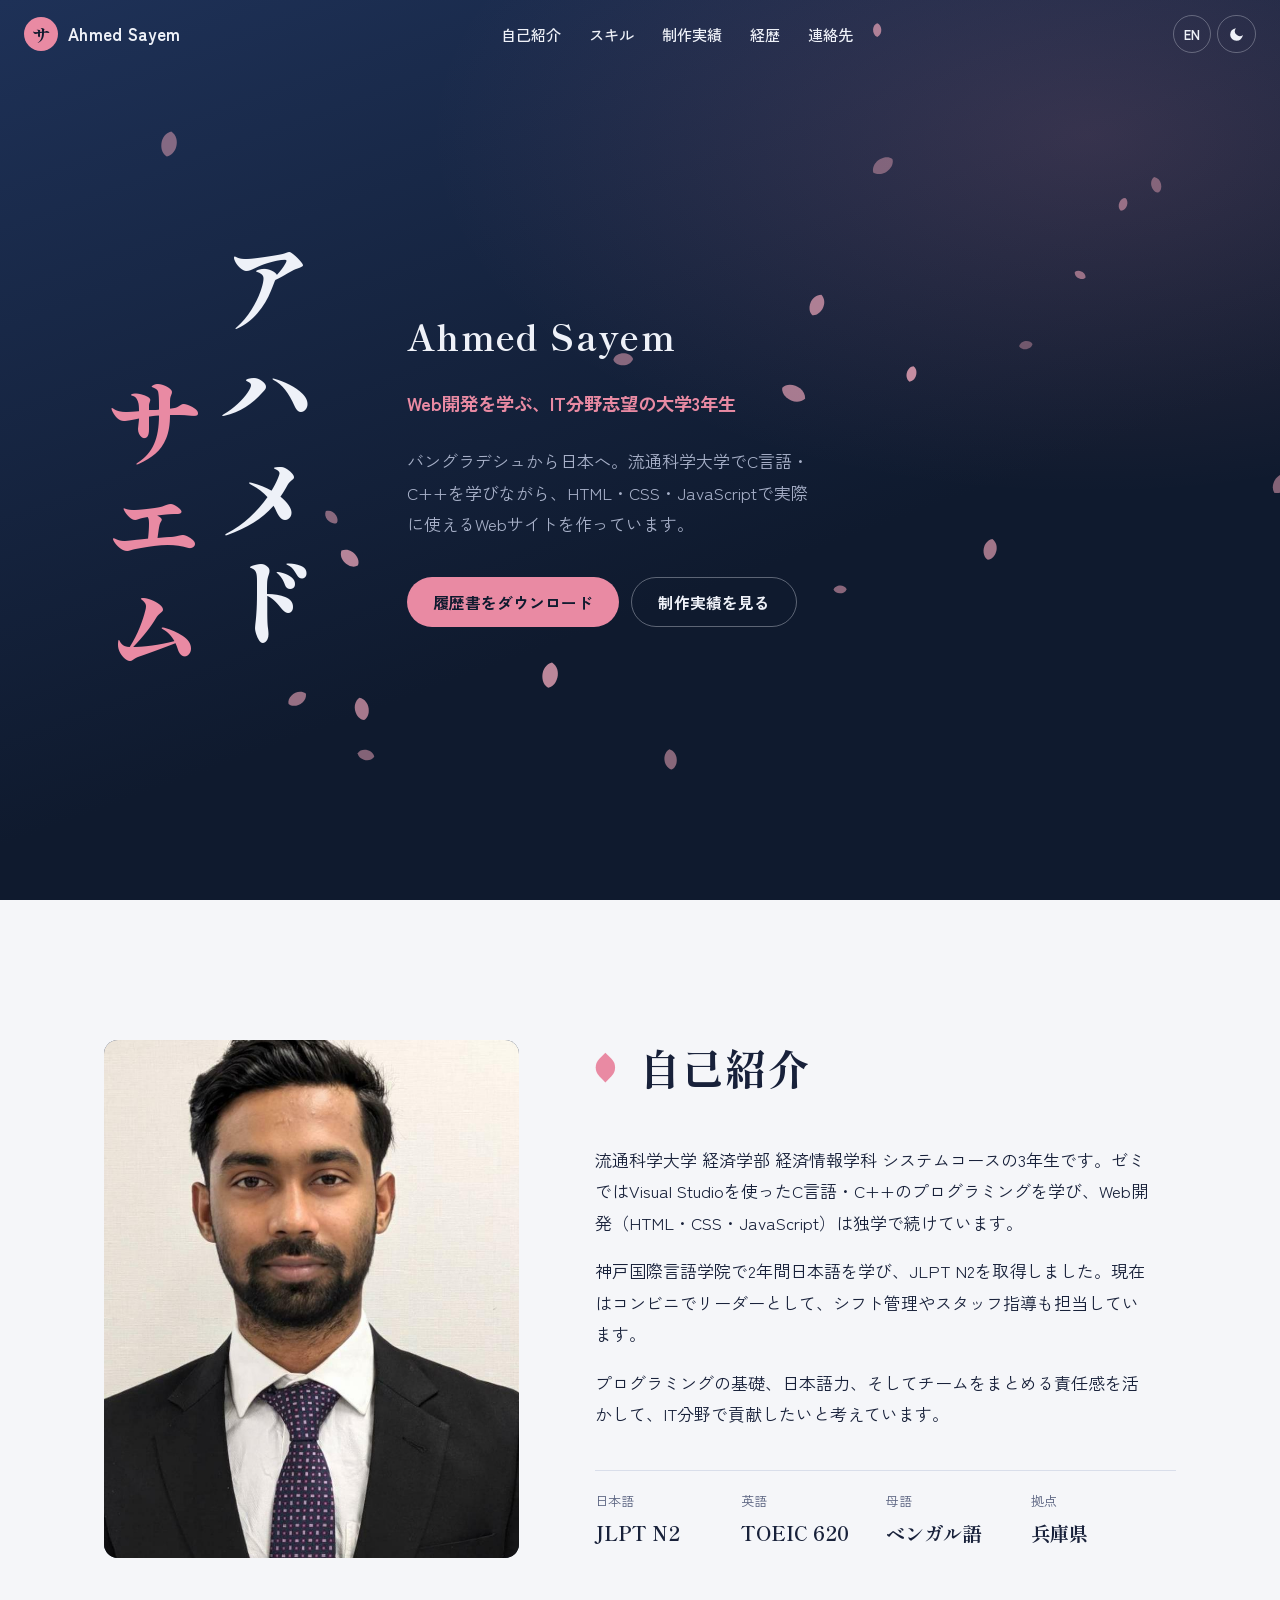
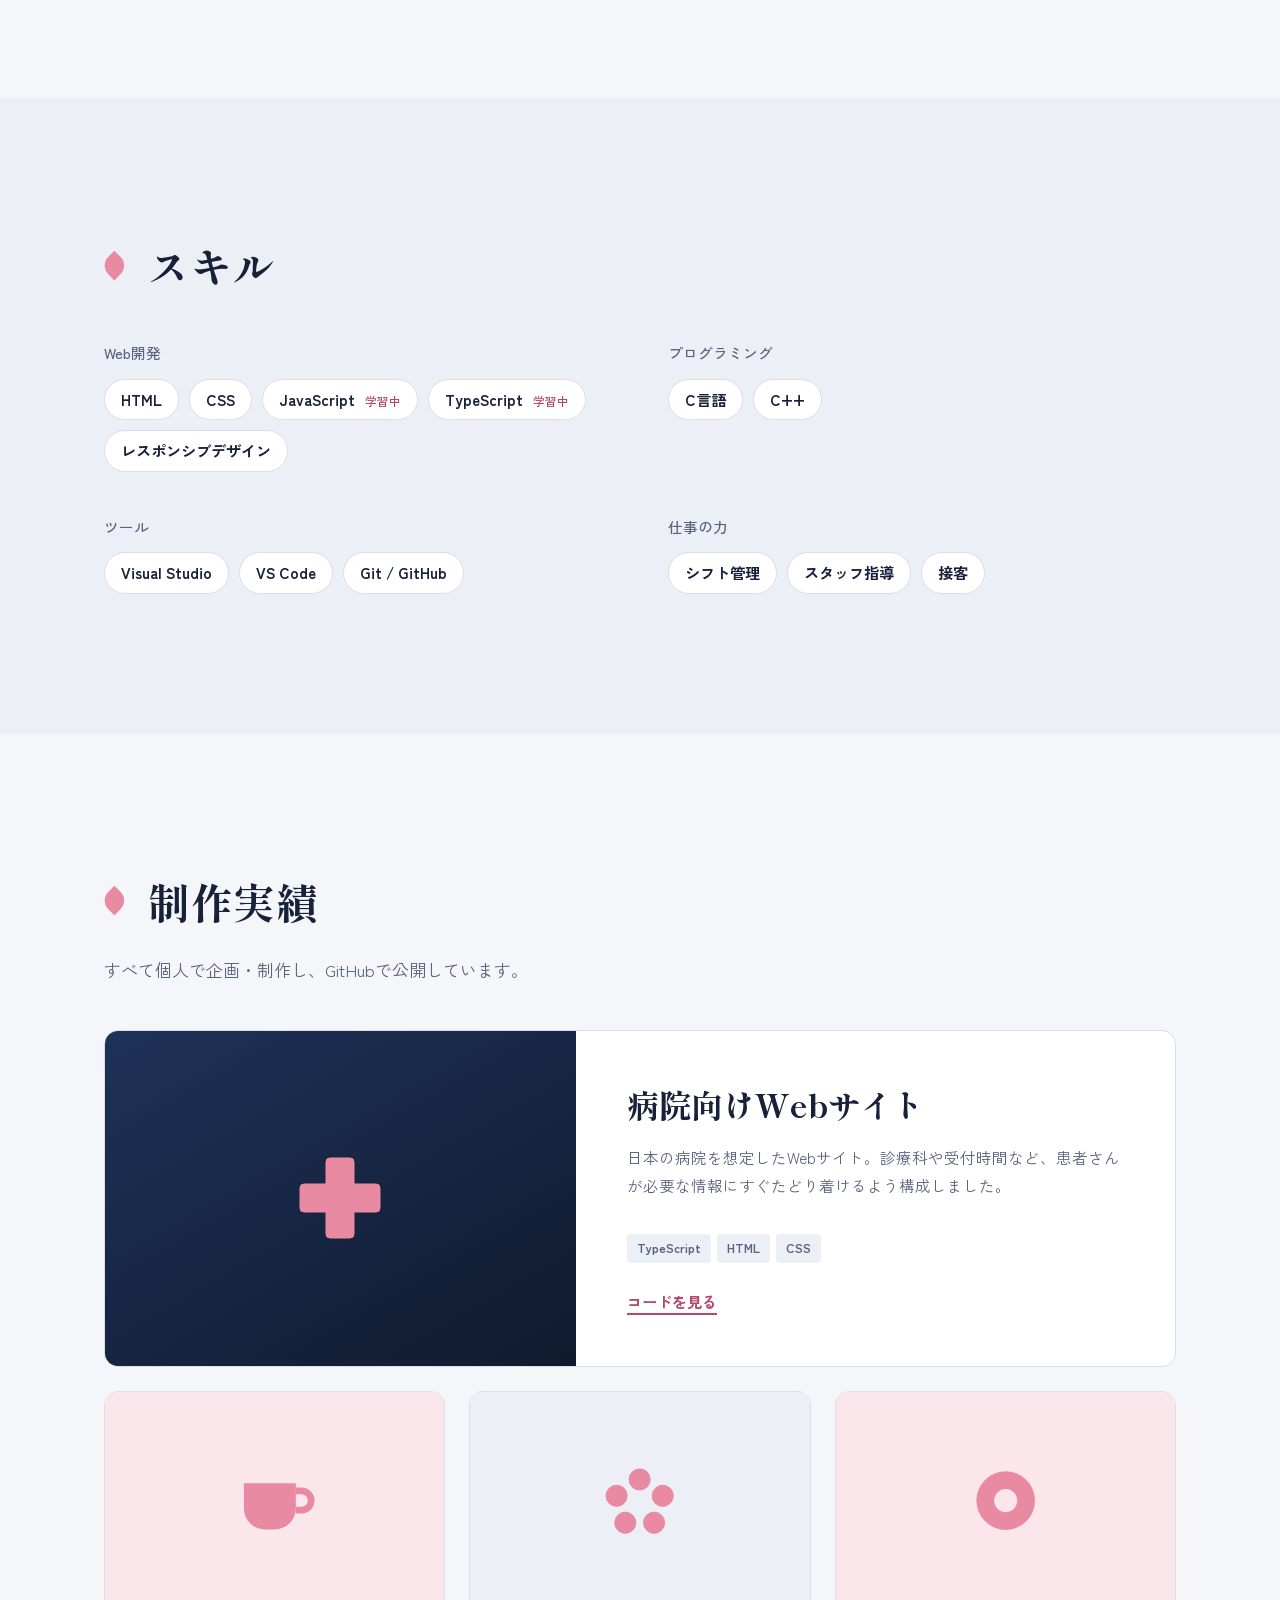
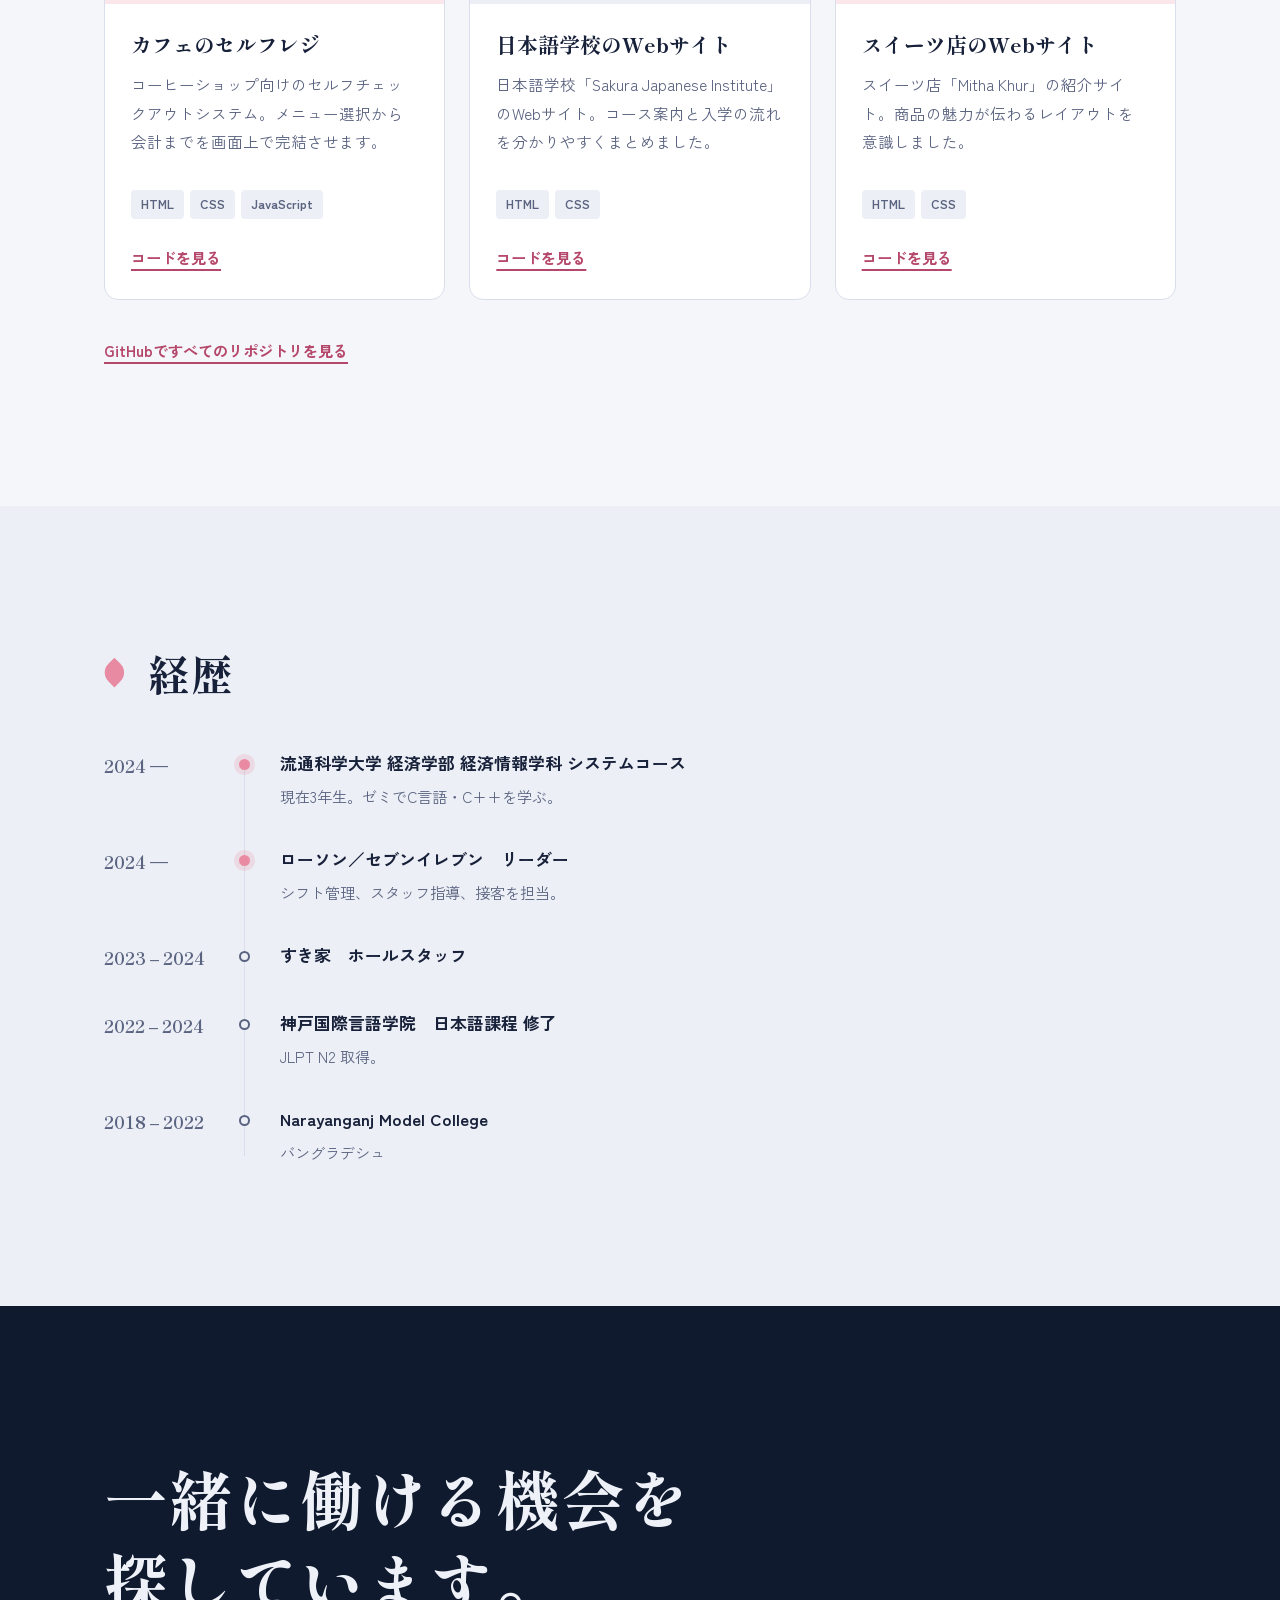
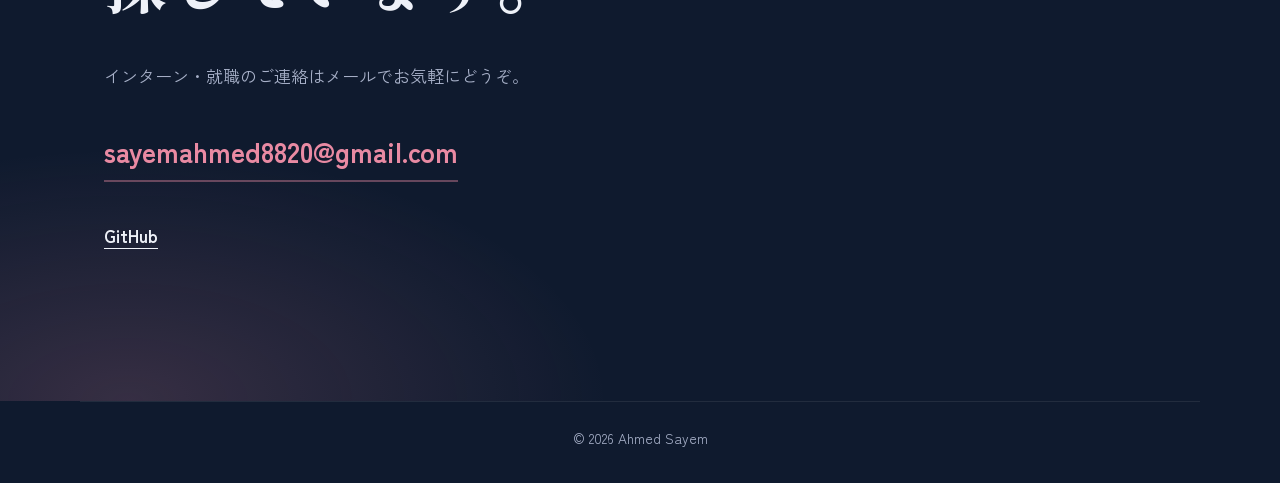
==== index.html @ d78ffb9d "Add files via upload" ====
<!DOCTYPE html>
<html lang="ja" data-lang="ja">

<head>
    <meta charset="UTF-8">
    <meta name="viewport" content="width=device-width, initial-scale=1.0">
    <title>アハメド サエム | Ahmed Sayem — Portfolio</title>
    <meta name="description" content="流通科学大学 経済情報学科 システムコース3年。Web開発とC/C++を学ぶ、IT分野志望のアハメド サエムのポートフォリオ。">

    <!-- フォント (Fonts) -->
    <link rel="preconnect" href="https://fonts.googleapis.com">
    <link rel="preconnect" href="https://fonts.gstatic.com" crossorigin>
    <link
        href="https://fonts.googleapis.com/css2?family=Shippori+Mincho:wght@500;700;800&family=Zen+Kaku+Gothic+New:wght@400;500;700&display=swap"
        rel="stylesheet">

    <link rel="stylesheet" href="style.css">

    <!-- ページを開く前にテーマを決める (avoid a flash of the wrong theme) -->
    <script>
        try {
            const t = localStorage.getItem('theme');
            if (t) document.documentElement.dataset.theme = t;
            const l = localStorage.getItem('lang');
            if (l) { document.documentElement.dataset.lang = l; document.documentElement.lang = l; }
        } catch (e) { }
    </script>
</head>

<body>

    <a class="skip" href="#main">
        <span lang="ja">本文へ移動</span><span lang="en">Skip to content</span>
    </a>

    <!-- ===================== ナビゲーション / NAVIGATION ===================== -->
    <header class="nav" id="nav">
        <a class="nav__logo" href="#top" aria-label="Home">
            <span class="nav__mark">サ</span>
            <span class="nav__name">Ahmed Sayem</span>
        </a>

        <nav class="nav__links" id="navLinks" aria-label="Main">
            <a href="#about"><span lang="ja">自己紹介</span><span lang="en">About</span></a>
            <a href="#skills"><span lang="ja">スキル</span><span lang="en">Skills</span></a>
            <a href="#work"><span lang="ja">制作実績</span><span lang="en">Work</span></a>
            <a href="#history"><span lang="ja">経歴</span><span lang="en">History</span></a>
            <a href="#contact"><span lang="ja">連絡先</span><span lang="en">Contact</span></a>
        </nav>

        <div class="nav__tools">
            <button class="tool" id="langBtn" type="button" aria-label="Switch language">
                <span lang="ja">EN</span><span lang="en">日本語</span>
            </button>
            <button class="tool" id="themeBtn" type="button" aria-label="Toggle dark mode">
                <svg class="i-moon" viewBox="0 0 24 24" aria-hidden="true">
                    <path d="M21 12.8A9 9 0 1 1 11.2 3a7 7 0 0 0 9.8 9.8z" />
                </svg>
                <svg class="i-sun" viewBox="0 0 24 24" aria-hidden="true">
                    <circle cx="12" cy="12" r="4.5" />
                    <path
                        d="M12 1.5v3M12 19.5v3M4.2 4.2l2.1 2.1M17.7 17.7l2.1 2.1M1.5 12h3M19.5 12h3M4.2 19.8l2.1-2.1M17.7 6.3l2.1-2.1" />
                </svg>
            </button>
            <button class="tool nav__menu" id="menuBtn" type="button" aria-label="Open menu" aria-expanded="false"
                aria-controls="navLinks">
                <span></span><span></span>
            </button>
        </div>
    </header>

    <main id="main">

        <!-- ===================== ヒーロー / HERO ===================== -->
        <section class="hero" id="top">
            <canvas class="hero__petals" id="petals" aria-hidden="true"></canvas>

            <div class="hero__inner">
                <h1 class="hero__tate" aria-label="アハメド サエム">
                    <span>アハメド</span><span>サエム</span>
                </h1>

                <div class="hero__body">
                    <p class="hero__latin">Ahmed Sayem</p>
                    <p class="hero__role">
                        <span lang="ja">Web開発を学ぶ、IT分野志望の大学3年生</span>
                        <span lang="en">University student building for the web, heading into IT</span>
                    </p>
                    <p class="hero__lead">
                        <span
                            lang="ja">バングラデシュから日本へ。流通科学大学でC言語・C++を学びながら、HTML・CSS・JavaScriptで実際に使えるWebサイトを作っています。</span>
                        <span lang="en">From Bangladesh to Kobe. I study C and C++ at the University of Marketing and
                            Distribution Sciences, and build real websites with HTML, CSS and JavaScript.</span>
                    </p>

                    <div class="hero__actions">
                        <a class="btn btn--primary" href="assets/cv/Ahmed_Sayem_%E5%B1%A5%E6%AD%B4.docx" download>
                            <span lang="ja">履歴書をダウンロード</span><span lang="en">Download CV</span>
                        </a>
                        <a class="btn btn--ghost" href="#work">
                            <span lang="ja">制作実績を見る</span><span lang="en">See my work</span>
                        </a>
                    </div>
                </div>
            </div>
        </section>

        <!-- ===================== 自己紹介 / ABOUT ===================== -->
        <section class="section" id="about">
            <div class="wrap about">
                <figure class="about__photo">
                    <!-- 写真: assets/images/profile.jpg に置いてください -->
                    <img src="assets/images/WhatsApp%20Image%202026-10-02%20at%2003.20.18%20(1).jpeg" alt="Ahmed Sayem" width="480" height="600"
                        onerror="this.remove()">
                    <span class="about__initials" aria-hidden="true">AS</span>
                </figure>

                <div class="about__text">
                    <h2 class="h2">
                        <span lang="ja">自己紹介</span><span lang="en">About me</span>
                    </h2>

                    <div lang="ja">
                        <p>流通科学大学 経済学部 経済情報学科 システムコースの3年生です。ゼミではVisual
                            Studioを使ったC言語・C++のプログラミングを学び、Web開発（HTML・CSS・JavaScript）は独学で続けています。</p>
                        <p>神戸国際言語学院で2年間日本語を学び、JLPT N2を取得しました。現在はコンビニでリーダーとして、シフト管理やスタッフ指導も担当しています。</p>
                        <p>プログラミングの基礎、日本語力、そしてチームをまとめる責任感を活かして、IT分野で貢献したいと考えています。</p>
                    </div>
                    <div lang="en">
                        <p>I’m a third-year student in the Systems Course of the Department of Economic Informatics at
                            the University of Marketing and Distribution Sciences. In my seminar I program in C and C++
                            with Visual Studio, and I teach myself web development on the side.</p>
                        <p>I studied Japanese for two years at Kobe International Language School and passed JLPT N2. I
                            now work as a shift leader at a convenience store, handling scheduling and training new
                            staff.</p>
                        <p>I want to bring my programming foundation, my Japanese, and the responsibility I’ve learned
                            as a leader to a team in IT.</p>
                    </div>

                    <dl class="facts">
                        <div>
                            <dt><span lang="ja">日本語</span><span lang="en">Japanese</span></dt>
                            <dd>JLPT N2</dd>
                        </div>
                        <div>
                            <dt><span lang="ja">英語</span><span lang="en">English</span></dt>
                            <dd>TOEIC 620</dd>
                        </div>
                        <div>
                            <dt><span lang="ja">母語</span><span lang="en">Native</span></dt>
                            <dd><span lang="ja">ベンガル語</span><span lang="en">Bengali</span></dd>
                        </div>
                        <div>
                            <dt><span lang="ja">拠点</span><span lang="en">Based in</span></dt>
                            <dd><span lang="ja">兵庫県</span><span lang="en">Hyogo, Japan</span></dd>
                        </div>
                    </dl>
                </div>
            </div>
        </section>

        <!-- ===================== スキル / SKILLS ===================== -->
        <section class="section section--tint" id="skills">
            <div class="wrap">
                <h2 class="h2"><span lang="ja">スキル</span><span lang="en">Skills</span></h2>

                <div class="skills">
                    <div class="skills__group">
                        <h3 class="h3"><span lang="ja">Web開発</span><span lang="en">Web</span></h3>
                        <ul class="chips">
                            <li>HTML</li>
                            <li>CSS</li>
                            <li>JavaScript <small lang="ja">学習中</small><small lang="en">learning</small></li>
                            <li>TypeScript <small lang="ja">学習中</small><small lang="en">learning</small></li>
                            <li><span lang="ja">レスポンシブデザイン</span><span lang="en">Responsive design</span></li>
                        </ul>
                    </div>

                    <div class="skills__group">
                        <h3 class="h3"><span lang="ja">プログラミング</span><span lang="en">Programming</span></h3>
                        <ul class="chips">
                            <li><span lang="ja">C言語</span><span lang="en">C</span></li>
                            <li>C++</li>
                        </ul>
                    </div>

                    <div class="skills__group">
                        <h3 class="h3"><span lang="ja">ツール</span><span lang="en">Tools</span></h3>
                        <ul class="chips">
                            <li>Visual Studio</li>
                            <li>VS Code</li>
                            <li>Git / GitHub</li>
                        </ul>
                    </div>

                    <div class="skills__group">
                        <h3 class="h3"><span lang="ja">仕事の力</span><span lang="en">At work</span></h3>
                        <ul class="chips">
                            <li><span lang="ja">シフト管理</span><span lang="en">Shift scheduling</span></li>
                            <li><span lang="ja">スタッフ指導</span><span lang="en">Training staff</span></li>
                            <li><span lang="ja">接客</span><span lang="en">Customer service</span></li>
                        </ul>
                    </div>
                </div>
            </div>
        </section>

        <!-- ===================== 制作実績 / WORK ===================== -->
        <section class="section" id="work">
            <div class="wrap">
                <h2 class="h2"><span lang="ja">制作実績</span><span lang="en">Selected work</span></h2>
                <p class="section__intro">
                    <span lang="ja">すべて個人で企画・制作し、GitHubで公開しています。</span>
                    <span lang="en">Each one planned, built and published on GitHub by me.</span>
                </p>

                <div class="work">

                    <!-- 一番の作品 (Featured project) -->
                    <article class="project project--feature">
                        <div class="project__art project__art--hospital" aria-hidden="true">
                            <svg viewBox="0 0 120 120">
                                <rect x="46" y="20" width="28" height="80" rx="4" />
                                <rect x="20" y="46" width="80" height="28" rx="4" />
                            </svg>
                        </div>
                        <div class="project__body">
                            <h3 class="project__title"><span lang="ja">病院向けWebサイト</span><span lang="en">Hospital
                                    website</span></h3>
                            <p lang="ja">日本の病院を想定したWebサイト。診療科や受付時間など、患者さんが必要な情報にすぐたどり着けるよう構成しました。</p>
                            <p lang="en">A website for a Japanese hospital, organised so patients reach departments and
                                visiting hours quickly.</p>
                            <ul class="tags">
                                <li>TypeScript</li>
                                <li>HTML</li>
                                <li>CSS</li>
                            </ul>
                            <div class="project__links">
                                <a href="https://github.com/sayemahmed8820-bot/hospital-jp" target="_blank"
                                    rel="noopener">
                                    <span lang="ja">コードを見る</span><span lang="en">View code</span>
                                </a>
                                <!-- 公開URLがあれば: <a href="https://...">デモ</a> -->
                            </div>
                        </div>
                    </article>

                    <article class="project">
                        <div class="project__art project__art--cafe" aria-hidden="true">
                            <svg viewBox="0 0 120 120">
                                <path d="M28 44h54v26a22 22 0 0 1-22 22H50a22 22 0 0 1-22-22z" />
                                <path d="M82 52h6a10 10 0 0 1 0 20h-6" fill="none" stroke-width="7" />
                            </svg>
                        </div>
                        <div class="project__body">
                            <h3 class="project__title"><span lang="ja">カフェのセルフレジ</span><span lang="en">Café
                                    self-checkout</span></h3>
                            <p lang="ja">コーヒーショップ向けのセルフチェックアウトシステム。メニュー選択から会計までを画面上で完結させます。</p>
                            <p lang="en">A self-checkout system for a coffee shop, from choosing a drink to paying, all
                                on screen.</p>
                            <ul class="tags">
                                <li>HTML</li>
                                <li>CSS</li>
                                <li>JavaScript</li>
                            </ul>
                            <div class="project__links">
                                <a href="https://github.com/sayemahmed8820-bot/my-cafe" target="_blank" rel="noopener">
                                    <span lang="ja">コードを見る</span><span lang="en">View code</span>
                                </a>
                            </div>
                        </div>
                    </article>

                    <article class="project">
                        <div class="project__art project__art--school" aria-hidden="true">
                            <svg viewBox="0 0 120 120">
                                <circle cx="60" cy="40" r="11" />
                                <circle cx="84" cy="57" r="11" />
                                <circle cx="75" cy="85" r="11" />
                                <circle cx="45" cy="85" r="11" />
                                <circle cx="36" cy="57" r="11" />
                            </svg>
                        </div>
                        <div class="project__body">
                            <h3 class="project__title"><span lang="ja">日本語学校のWebサイト</span><span lang="en">Japanese
                                    school website</span></h3>
                            <p lang="ja">日本語学校「Sakura Japanese Institute」のWebサイト。コース案内と入学の流れを分かりやすくまとめました。</p>
                            <p lang="en">A site for “Sakura Japanese Institute”, laying out its courses and how to
                                enrol.</p>
                            <ul class="tags">
                                <li>HTML</li>
                                <li>CSS</li>
                            </ul>
                            <div class="project__links">
                                <a href="https://github.com/sayemahmed8820-bot/sakura-japanese-institute"
                                    target="_blank" rel="noopener">
                                    <span lang="ja">コードを見る</span><span lang="en">View code</span>
                                </a>
                            </div>
                        </div>
                    </article>

                    <article class="project">
                        <div class="project__art project__art--sweets" aria-hidden="true">
                            <svg viewBox="0 0 120 120">
                                <circle cx="60" cy="62" r="30" />
                                <circle cx="60" cy="62" r="12" class="hole" />
                            </svg>
                        </div>
                        <div class="project__body">
                            <h3 class="project__title"><span lang="ja">スイーツ店のWebサイト</span><span lang="en">Sweet shop
                                    website</span></h3>
                            <p lang="ja">スイーツ店「Mitha Khur」の紹介サイト。商品の魅力が伝わるレイアウトを意識しました。</p>
                            <p lang="en">A site for the sweet shop “Mitha Khur”, designed to make the products look
                                their best.</p>
                            <ul class="tags">
                                <li>HTML</li>
                                <li>CSS</li>
                            </ul>
                            <div class="project__links">
                                <a href="https://github.com/sayemahmed8820-bot/mitha-khur-website" target="_blank"
                                    rel="noopener">
                                    <span lang="ja">コードを見る</span><span lang="en">View code</span>
                                </a>
                            </div>
                        </div>
                    </article>

                </div>

                <a class="more" href="https://github.com/sayemahmed8820-bot?tab=repositories" target="_blank"
                    rel="noopener">
                    <span lang="ja">GitHubですべてのリポジトリを見る</span><span lang="en">All repositories on GitHub</span>
                </a>
            </div>
        </section>

        <!-- ===================== 経歴 / HISTORY ===================== -->
        <section class="section section--tint" id="history">
            <div class="wrap">
                <h2 class="h2"><span lang="ja">経歴</span><span lang="en">History</span></h2>

                <ol class="timeline">
                    <li class="timeline__item timeline__item--now">
                        <time>2024 —</time>
                        <div>
                            <h3 class="h3"><span lang="ja">流通科学大学 経済学部 経済情報学科 システムコース</span><span lang="en">University
                                    of Marketing and Distribution Sciences — Economic Informatics, Systems Course</span>
                            </h3>
                            <p><span lang="ja">現在3年生。ゼミでC言語・C++を学ぶ。</span><span lang="en">Third year now. C and C++ in
                                    my seminar.</span></p>
                        </div>
                    </li>
                    <li class="timeline__item timeline__item--now">
                        <time>2024 —</time>
                        <div>
                            <h3 class="h3"><span lang="ja">ローソン／セブンイレブン　リーダー</span><span lang="en">Lawson / 7-Eleven —
                                    Shift leader</span></h3>
                            <p><span lang="ja">シフト管理、スタッフ指導、接客を担当。</span><span lang="en">Scheduling, training staff,
                                    serving customers.</span></p>
                        </div>
                    </li>
                    <li class="timeline__item">
                        <time>2023 – 2024</time>
                        <div>
                            <h3 class="h3"><span lang="ja">すき家　ホールスタッフ</span><span lang="en">Sukiya — Floor staff</span>
                            </h3>
                        </div>
                    </li>
                    <li class="timeline__item">
                        <time>2022 – 2024</time>
                        <div>
                            <h3 class="h3"><span lang="ja">神戸国際言語学院　日本語課程 修了</span><span lang="en">Kobe International
                                    Language School — Japanese course</span></h3>
                            <p><span lang="ja">JLPT N2 取得。</span><span lang="en">Passed JLPT N2.</span></p>
                        </div>
                    </li>
                    <li class="timeline__item">
                        <time>2018 – 2022</time>
                        <div>
                            <h3 class="h3">Narayanganj Model College</h3>
                            <p><span lang="ja">バングラデシュ</span><span lang="en">Bangladesh</span></p>
                        </div>
                    </li>
                </ol>
            </div>
        </section>

        <!-- ===================== 連絡先 / CONTACT ===================== -->
        <section class="contact" id="contact">
            <div class="wrap contact__inner">
                <h2 class="contact__title">
                    <span lang="ja">一緒に働ける機会を<br>探しています。</span>
                    <span lang="en">I’m looking for<br>a team to join.</span>
                </h2>
                <p class="contact__text">
                    <span lang="ja">インターン・就職のご連絡はメールでお気軽にどうぞ。</span>
                    <span lang="en">For internships or full-time roles, email me any time.</span>
                </p>
                <a class="contact__mail" href="mailto:sayemahmed8820@gmail.com">sayemahmed8820@gmail.com</a>
                <ul class="contact__links">
                    <li><a href="https://github.com/sayemahmed8820-bot" target="_blank" rel="noopener">GitHub</a></li>
                    <!-- LinkedIn があれば: <li><a href="https://linkedin.com/in/...">LinkedIn</a></li> -->
                </ul>
            </div>
        </section>

    </main>

    <footer class="footer">
        <p>© <span id="year">2026</span> Ahmed Sayem</p>
    </footer>

    <script src="script.js"></script>
</body>

</html>
---- style.css ----
/* =========================================================
   Ahmed Sayem — Portfolio
   色: 藍 (indigo navy) + 桜 (sakura pink)
   ========================================================= */

/* ---------- 色とフォントの設定 (Design tokens) ---------- */
:root {
    --kon: #0F1A2E;
    /* 紺 deep navy — hero / contact */
    --ai: #1E3157;
    /* 藍 indigo */
    --sakura: #E98AA3;
    /* 桜 accent */
    --sakura-ink: #B5476A;
    /* darker pink for text on light bg */
    --sakura-pale: #FBE6EC;

    --bg: #F5F6F9;
    /* cool washi white */
    --bg-tint: #ECEFF5;
    --surface: #FFFFFF;
    --text: #18213A;
    --muted: #5A6380;
    --line: #D9DEEA;

    --on-dark: #EEF1F8;
    --on-dark-muted: #A7B0C8;

    --mincho: "Shippori Mincho", "Hiragino Mincho ProN", "Yu Mincho", serif;
    --gothic: "Zen Kaku Gothic New", "Hiragino Sans", "Yu Gothic", system-ui, sans-serif;

    --wrap: 1120px;
    --r-sm: 6px;
    --r-lg: 14px;
    color-scheme: light;
}

/* ダークモード (Dark mode) — system setting */
@media (prefers-color-scheme: dark) {
    :root:not([data-theme="light"]) {
        --bg: #0C1424;
        --bg-tint: #111B30;
        --surface: #16223B;
        --text: #E8ECF5;
        --muted: #A1AAC2;
        --line: #263453;
        --sakura-ink: #F2A3B8;
        --sakura-pale: #2A2340;
        color-scheme: dark;
    }
}

/* ダークモード — button */
:root[data-theme="dark"] {
    --bg: #0C1424;
    --bg-tint: #111B30;
    --surface: #16223B;
    --text: #E8ECF5;
    --muted: #A1AAC2;
    --line: #263453;
    --sakura-ink: #F2A3B8;
    --sakura-pale: #2A2340;
    color-scheme: dark;
}

/* ---------- 言語切替 (Language switch) ---------- */
html[data-lang="ja"] [lang="en"] {
    display: none !important;
}

html[data-lang="en"] [lang="ja"] {
    display: none !important;
}

/* ---------- 基本 (Base) ---------- */
*,
*::before,
*::after {
    box-sizing: border-box;
}

html {
    scroll-behavior: smooth;
    scroll-padding-top: 80px;
}

body {
    margin: 0;
    background: var(--bg);
    color: var(--text);
    font-family: var(--gothic);
    font-size: 1.0625rem;
    line-height: 1.85;
    -webkit-font-smoothing: antialiased;
    text-rendering: optimizeLegibility;
}

html[data-lang="en"] body {
    line-height: 1.65;
}

img {
    max-width: 100%;
    display: block;
}

a {
    color: inherit;
}

p {
    margin: 0 0 1em;
}

p:last-child {
    margin-bottom: 0;
}

:focus-visible {
    outline: 2px solid var(--sakura);
    outline-offset: 3px;
    border-radius: 4px;
}

.skip {
    position: absolute;
    left: 16px;
    top: -60px;
    z-index: 100;
    background: var(--sakura);
    color: var(--kon);
    padding: 8px 14px;
    border-radius: var(--r-sm);
    font-weight: 700;
    text-decoration: none;
}

.skip:focus {
    top: 12px;
}

.wrap {
    max-width: var(--wrap);
    margin: 0 auto;
    padding: 0 24px;
}

.h2 {
    font-family: var(--mincho);
    font-weight: 800;
    font-size: clamp(1.9rem, 3.4vw, 2.6rem);
    line-height: 1.3;
    letter-spacing: .02em;
    margin: 0 0 1.2em;
    display: flex;
    align-items: center;
    gap: .55em;
}

/* 見出しの横の小さな桜の花びら */
.h2::before {
    content: "";
    width: .5em;
    height: .5em;
    flex: none;
    background: var(--sakura);
    border-radius: 0 60% 0 60%;
    transform: rotate(45deg);
}

.h3 {
    font-size: 1.05rem;
    font-weight: 700;
    line-height: 1.55;
    margin: 0 0 .35em;
}

.section {
    padding: clamp(80px, 11vw, 140px) 0;
}

.section--tint {
    background: var(--bg-tint);
}

.section__intro {
    color: var(--muted);
    margin: -1.4em 0 2.6em;
    max-width: 60ch;
}

/* ---------- ボタン (Buttons) ---------- */
.btn {
    display: inline-flex;
    align-items: center;
    justify-content: center;
    min-height: 50px;
    padding: 0 26px;
    border-radius: 999px;
    font-weight: 700;
    font-size: .98rem;
    text-decoration: none;
    transition: transform .2s ease, background-color .2s ease, color .2s ease, border-color .2s ease;
}

.btn:active {
    transform: translateY(1px);
}

.btn--primary {
    background: var(--sakura);
    color: var(--kon);
}

.btn--primary:hover {
    background: #F3A6BA;
}

.btn--ghost {
    border: 1.5px solid rgba(238, 241, 248, .35);
    color: var(--on-dark);
}

.btn--ghost:hover {
    border-color: var(--sakura);
    color: var(--sakura);
}

/* ---------- ナビ (Navigation) ---------- */
.nav {
    position: fixed;
    inset: 0 0 auto 0;
    z-index: 50;
    height: 68px;
    padding: 0 24px;
    display: flex;
    align-items: center;
    justify-content: space-between;
    gap: 16px;
    color: var(--on-dark);
    transition: background-color .3s ease, color .3s ease, box-shadow .3s ease;
}

.nav.is-solid {
    background: color-mix(in srgb, var(--bg) 88%, transparent);
    -webkit-backdrop-filter: blur(12px);
    backdrop-filter: blur(12px);
    color: var(--text);
    box-shadow: 0 1px 0 var(--line);
}

.nav__logo {
    display: flex;
    align-items: center;
    gap: 10px;
    text-decoration: none;
}

.nav__mark {
    width: 34px;
    height: 34px;
    display: grid;
    place-items: center;
    font-family: var(--mincho);
    font-weight: 800;
    font-size: 1.1rem;
    background: var(--sakura);
    color: var(--kon);
    border-radius: 50%;
}

.nav__name {
    font-weight: 700;
    letter-spacing: .02em;
}

.nav__links {
    display: flex;
    gap: 28px;
}

.nav__links a {
    text-decoration: none;
    font-size: .95rem;
    font-weight: 500;
    position: relative;
    padding: 4px 0;
}

.nav__links a::after {
    content: "";
    position: absolute;
    left: 0;
    right: 0;
    bottom: -2px;
    height: 2px;
    background: var(--sakura);
    transform: scaleX(0);
    transform-origin: left;
    transition: transform .25s ease;
}

.nav__links a:hover::after,
.nav__links a.is-active::after {
    transform: scaleX(1);
}

.nav__tools {
    display: flex;
    align-items: center;
    gap: 6px;
}

.tool {
    height: 38px;
    min-width: 38px;
    padding: 0 10px;
    display: inline-grid;
    place-items: center;
    background: transparent;
    color: inherit;
    border: 1px solid currentColor;
    border-color: color-mix(in srgb, currentColor 30%, transparent);
    border-radius: 999px;
    cursor: pointer;
    font: 700 .82rem var(--gothic);
}

.tool:hover {
    border-color: var(--sakura);
}

.tool svg {
    width: 17px;
    height: 17px;
    fill: none;
    stroke: currentColor;
    stroke-width: 1.8;
    stroke-linecap: round;
}

.i-moon {
    fill: currentColor !important;
    stroke: none !important;
}

.i-sun {
    display: none;
}

:root[data-theme="dark"] .i-sun {
    display: block;
}

:root[data-theme="dark"] .i-moon {
    display: none;
}

@media (prefers-color-scheme: dark) {
    :root:not([data-theme="light"]) .i-sun {
        display: block;
    }

    :root:not([data-theme="light"]) .i-moon {
        display: none;
    }
}

.nav__menu {
    display: none;
}

/* ---------- ヒーロー (Hero) ---------- */
.hero {
    position: relative;
    overflow: hidden;
    min-height: 100svh;
    display: flex;
    align-items: center;
    background:
        radial-gradient(1100px 600px at 85% 15%, rgba(233, 138, 163, .16), transparent 60%),
        linear-gradient(160deg, var(--ai) 0%, var(--kon) 62%);
    color: var(--on-dark);
    padding: 110px 0 80px;
}

.hero__petals {
    position: absolute;
    inset: 0;
    width: 100%;
    height: 100%;
    pointer-events: none;
}

.hero__inner {
    position: relative;
    max-width: var(--wrap);
    margin: 0 auto;
    padding: 0 24px;
    width: 100%;
    display: grid;
    grid-template-columns: auto 1fr;
    gap: clamp(32px, 7vw, 110px);
    align-items: center;
}

/* 縦書きの名前 — the memorable part */
.hero__tate {
    margin: 0;
    writing-mode: vertical-rl;
    font-family: var(--mincho);
    font-weight: 800;
    font-size: clamp(3.4rem, 7.4vw, 6.6rem);
    line-height: 1.05;
    letter-spacing: .1em;
    display: flex;
    flex-direction: column;
    gap: .15em;
    color: var(--on-dark);
}

.hero__tate span:last-child {
    color: var(--sakura);
    padding-top: 1.4em;
}

.hero__tate span {
    opacity: 0;
    animation: brush 1.1s cubic-bezier(.2, .7, .2, 1) forwards;
}

.hero__tate span:last-child {
    animation-delay: .25s;
}

@keyframes brush {
    from {
        opacity: 0;
        clip-path: inset(-20% -20% 100% -20%);
        transform: translateY(-8px);
    }

    to {
        opacity: 1;
        clip-path: inset(-20% -20% -20% -20%);
        transform: none;
    }
}

.hero__body {
    max-width: 560px;
}

.hero__latin {
    font-family: var(--mincho);
    font-weight: 700;
    font-size: clamp(1.6rem, 3vw, 2.2rem);
    letter-spacing: .04em;
    margin: 0 0 .5em;
}

.hero__role {
    display: inline-block;
    font-weight: 700;
    font-size: clamp(1rem, 1.6vw, 1.15rem);
    color: var(--sakura);
    margin-bottom: 1.4em;
    min-height: 1.6em;
}

.hero__lead {
    color: var(--on-dark-muted);
    max-width: 46ch;
    margin-bottom: 2.2em;
}

.hero__actions {
    display: flex;
    flex-wrap: wrap;
    gap: 12px;
}

/* ---------- 自己紹介 (About) ---------- */
.about {
    display: grid;
    grid-template-columns: minmax(0, 5fr) minmax(0, 7fr);
    gap: clamp(36px, 6vw, 88px);
    align-items: start;
}

.about__photo {
    position: relative;
    margin: 0;
    aspect-ratio: 4 / 5;
    border-radius: var(--r-lg);
    overflow: hidden;
    background: linear-gradient(150deg, var(--ai), var(--kon));
}

.about__photo::after {
    /* 桜色のずらし枠 */
    content: "";
    position: absolute;
    inset: 0;
    border-radius: inherit;
    box-shadow: inset 0 0 0 1px rgba(255, 255, 255, .08);
}

.about__photo img {
    width: 100%;
    height: 100%;
    object-fit: cover;
    position: relative;
    z-index: 1;
}

.about__initials {
    position: absolute;
    inset: 0;
    display: grid;
    place-items: center;
    font-family: var(--mincho);
    font-weight: 800;
    font-size: 5rem;
    color: var(--sakura);
    letter-spacing: .05em;
}

.about__text>div[lang] p {
    max-width: 62ch;
}

.facts {
    margin: 2.4em 0 0;
    padding: 0;
    display: grid;
    grid-template-columns: repeat(4, minmax(0, 1fr));
    border-top: 1px solid var(--line);
}

.facts div {
    padding: 18px 16px 0 0;
}

.facts dt {
    font-size: .82rem;
    color: var(--muted);
    margin-bottom: 2px;
}

.facts dd {
    margin: 0;
    font-family: var(--mincho);
    font-weight: 700;
    font-size: 1.2rem;
}

/* ---------- スキル (Skills) ---------- */
.skills {
    display: grid;
    grid-template-columns: repeat(2, minmax(0, 1fr));
    gap: 44px 56px;
}

.skills__group .h3 {
    color: var(--muted);
    font-weight: 500;
    font-size: .92rem;
    margin-bottom: 14px;
}

.chips {
    list-style: none;
    margin: 0;
    padding: 0;
    display: flex;
    flex-wrap: wrap;
    gap: 10px;
}

.chips li {
    padding: 9px 16px;
    border-radius: 999px;
    background: var(--surface);
    border: 1px solid var(--line);
    font-weight: 700;
    font-size: .95rem;
    line-height: 1.4;
}

.chips small {
    font-weight: 500;
    font-size: .74rem;
    color: var(--sakura-ink);
    margin-left: 6px;
}

/* ---------- 制作実績 (Work) ---------- */
.work {
    display: grid;
    grid-template-columns: repeat(3, minmax(0, 1fr));
    gap: 24px;
}

.project {
    background: var(--surface);
    border: 1px solid var(--line);
    border-radius: var(--r-lg);
    overflow: hidden;
    display: flex;
    flex-direction: column;
}

.project--feature {
    grid-column: 1 / -1;
    flex-direction: row;
}

.project--feature .project__art {
    flex: 0 0 44%;
    aspect-ratio: auto;
    min-height: 300px;
}

.project--feature .project__body {
    padding: clamp(28px, 4vw, 52px);
    align-self: center;
}

.project--feature .project__title {
    font-size: clamp(1.5rem, 2.6vw, 2rem);
}

.project__art {
    aspect-ratio: 16 / 10;
    display: grid;
    place-items: center;
    background: var(--sakura-pale);
}

.project__art svg {
    width: 34%;
    max-width: 120px;
    fill: var(--sakura);
    stroke: var(--sakura);
}

.project__art--hospital {
    background: linear-gradient(150deg, var(--ai), var(--kon));
}

.project__art--hospital svg {
    fill: var(--sakura);
}

.project__art--cafe svg path:first-child {
    stroke: none;
}

.project__art--school {
    background: var(--bg-tint);
}

.project__art .hole {
    fill: var(--sakura-pale);
    stroke: none;
}

.project__body {
    padding: 26px 26px 28px;
    display: flex;
    flex-direction: column;
    flex: 1;
}

.project__title {
    font-family: var(--mincho);
    font-weight: 800;
    font-size: 1.3rem;
    line-height: 1.4;
    margin: 0 0 .5em;
}

.project__body p {
    color: var(--muted);
    font-size: .97rem;
}

.tags {
    list-style: none;
    padding: 0;
    margin: 1.1em 0 1.4em;
    display: flex;
    flex-wrap: wrap;
    gap: 6px;
}

.tags li {
    font-size: .78rem;
    font-weight: 700;
    padding: 3px 10px;
    border-radius: 4px;
    background: var(--bg-tint);
    color: var(--muted);
}

.project__links {
    margin-top: auto;
    display: flex;
    gap: 18px;
}

.project__links a,
.more {
    font-weight: 700;
    font-size: .95rem;
    color: var(--sakura-ink);
    text-decoration: underline;
    text-decoration-thickness: 1.5px;
    text-underline-offset: 5px;
}

.project__links a:hover,
.more:hover {
    text-decoration-color: var(--sakura);
}

.more {
    display: inline-block;
    margin-top: 36px;
}

/* ---------- 経歴 (Timeline) ---------- */
.timeline {
    list-style: none;
    margin: 0;
    padding: 0;
    max-width: 820px;
    position: relative;
}

.timeline::before {
    content: "";
    position: absolute;
    left: 140px;
    top: 10px;
    bottom: 10px;
    width: 1px;
    background: var(--line);
}

.timeline__item {
    display: grid;
    grid-template-columns: 140px 1fr;
    gap: 36px;
    padding: 0 0 36px;
    position: relative;
}

.timeline__item:last-child {
    padding-bottom: 0;
}

.timeline__item::before {
    content: "";
    position: absolute;
    left: 135px;
    top: 9px;
    width: 11px;
    height: 11px;
    border-radius: 50%;
    background: var(--bg-tint);
    border: 2px solid var(--muted);
}

.timeline__item--now::before {
    background: var(--sakura);
    border-color: var(--sakura);
    box-shadow: 0 0 0 5px color-mix(in srgb, var(--sakura) 22%, transparent);
}

.timeline time {
    font-family: var(--mincho);
    font-weight: 700;
    color: var(--muted);
    font-variant-numeric: tabular-nums;
}

.timeline p {
    color: var(--muted);
    font-size: .95rem;
}

/* ---------- 連絡先 (Contact) ---------- */
.contact {
    background:
        radial-gradient(800px 420px at 10% 100%, rgba(233, 138, 163, .18), transparent 60%),
        var(--kon);
    color: var(--on-dark);
    padding: clamp(90px, 12vw, 150px) 0;
}

.contact__title {
    font-family: var(--mincho);
    font-weight: 800;
    font-size: clamp(2.1rem, 5.4vw, 4rem);
    line-height: 1.3;
    letter-spacing: .02em;
    margin: 0 0 .6em;
}

.contact__text {
    color: var(--on-dark-muted);
    margin-bottom: 2em;
}

.contact__mail {
    display: inline-block;
    font-weight: 700;
    font-size: clamp(1.1rem, 3.2vw, 1.7rem);
    color: var(--sakura);
    text-decoration: none;
    word-break: break-all;
    border-bottom: 2px solid rgba(233, 138, 163, .4);
    padding-bottom: 4px;
    transition: border-color .2s ease;
}

.contact__mail:hover {
    border-color: var(--sakura);
}

.contact__links {
    list-style: none;
    padding: 0;
    margin: 2.2em 0 0;
    display: flex;
    gap: 24px;
}

.contact__links a {
    color: var(--on-dark);
    font-weight: 700;
    text-underline-offset: 5px;
}

.footer {
    background: var(--kon);
    color: var(--on-dark-muted);
    text-align: center;
    padding: 0 24px 32px;
    font-size: .85rem;
}

.footer p {
    border-top: 1px solid rgba(255, 255, 255, .08);
    padding-top: 24px;
    max-width: var(--wrap);
    margin: 0 auto;
}

/* ---------- スマホ・タブレット (Responsive) ---------- */
@media (max-width: 960px) {
    .work {
        grid-template-columns: repeat(2, minmax(0, 1fr));
    }

    .project--feature {
        flex-direction: column;
    }

    .project--feature .project__art {
        flex: none;
        min-height: 0;
        aspect-ratio: 16 / 9;
    }

    .facts {
        grid-template-columns: repeat(2, minmax(0, 1fr));
    }
}

@media (max-width: 760px) {
    .nav {
        padding: 0 16px;
    }

    .nav__menu {
        display: inline-grid;
        gap: 5px;
        align-content: center;
    }

    .nav__menu span {
        display: block;
        width: 16px;
        height: 1.5px;
        background: currentColor;
        transition: transform .25s ease;
    }

    .nav__menu[aria-expanded="true"] span:first-child {
        transform: translateY(3.25px) rotate(45deg);
    }

    .nav__menu[aria-expanded="true"] span:last-child {
        transform: translateY(-3.25px) rotate(-45deg);
    }

    .nav__links {
        position: fixed;
        top: 68px;
        left: 0;
        right: 0;
        flex-direction: column;
        gap: 0;
        background: var(--bg);
        color: var(--text);
        border-bottom: 1px solid var(--line);
        padding: 8px 16px 16px;
        transform: translateY(-8px);
        opacity: 0;
        visibility: hidden;
        transition: opacity .2s ease, transform .2s ease, visibility .2s;
    }

    .nav__links.is-open {
        transform: none;
        opacity: 1;
        visibility: visible;
    }

    .nav__links a {
        padding: 14px 4px;
        border-bottom: 1px solid var(--line);
    }

    .nav__links a::after {
        display: none;
    }

    .nav__name {
        display: none;
    }

    .wrap,
    .hero__inner {
        padding: 0 16px;
    }

    .hero {
        padding: 96px 0 64px;
        align-items: flex-start;
    }

    .hero__inner {
        grid-template-columns: 1fr;
        gap: 28px;
    }

    .hero__tate {
        writing-mode: horizontal-tb;
        flex-direction: column;
        font-size: clamp(3rem, 15vw, 4.4rem);
        letter-spacing: .04em;
        gap: 0;
    }

    .hero__tate span:last-child {
        padding-top: 0;
        padding-left: 1.2em;
    }

    .hero__actions .btn {
        flex: 1 1 100%;
    }

    .about {
        grid-template-columns: 1fr;
    }

    .about__photo {
        max-width: 320px;
    }

    .skills {
        grid-template-columns: 1fr;
        gap: 32px;
    }

    .work {
        grid-template-columns: 1fr;
    }

    .timeline::before {
        left: 5px;
    }

    .timeline__item {
        grid-template-columns: 1fr;
        gap: 4px;
        padding-left: 30px;
    }

    .timeline__item::before {
        left: 0;
    }
}

/* 動きを減らす設定の人へ (Reduced motion) */
@media (prefers-reduced-motion: reduce) {
    html {
        scroll-behavior: auto;
    }

    *,
    *::before,
    *::after {
        animation-duration: .01ms !important;
        animation-iteration-count: 1 !important;
        transition-duration: .01ms !important;
    }

    .hero__petals {
        display: none;
    }
}
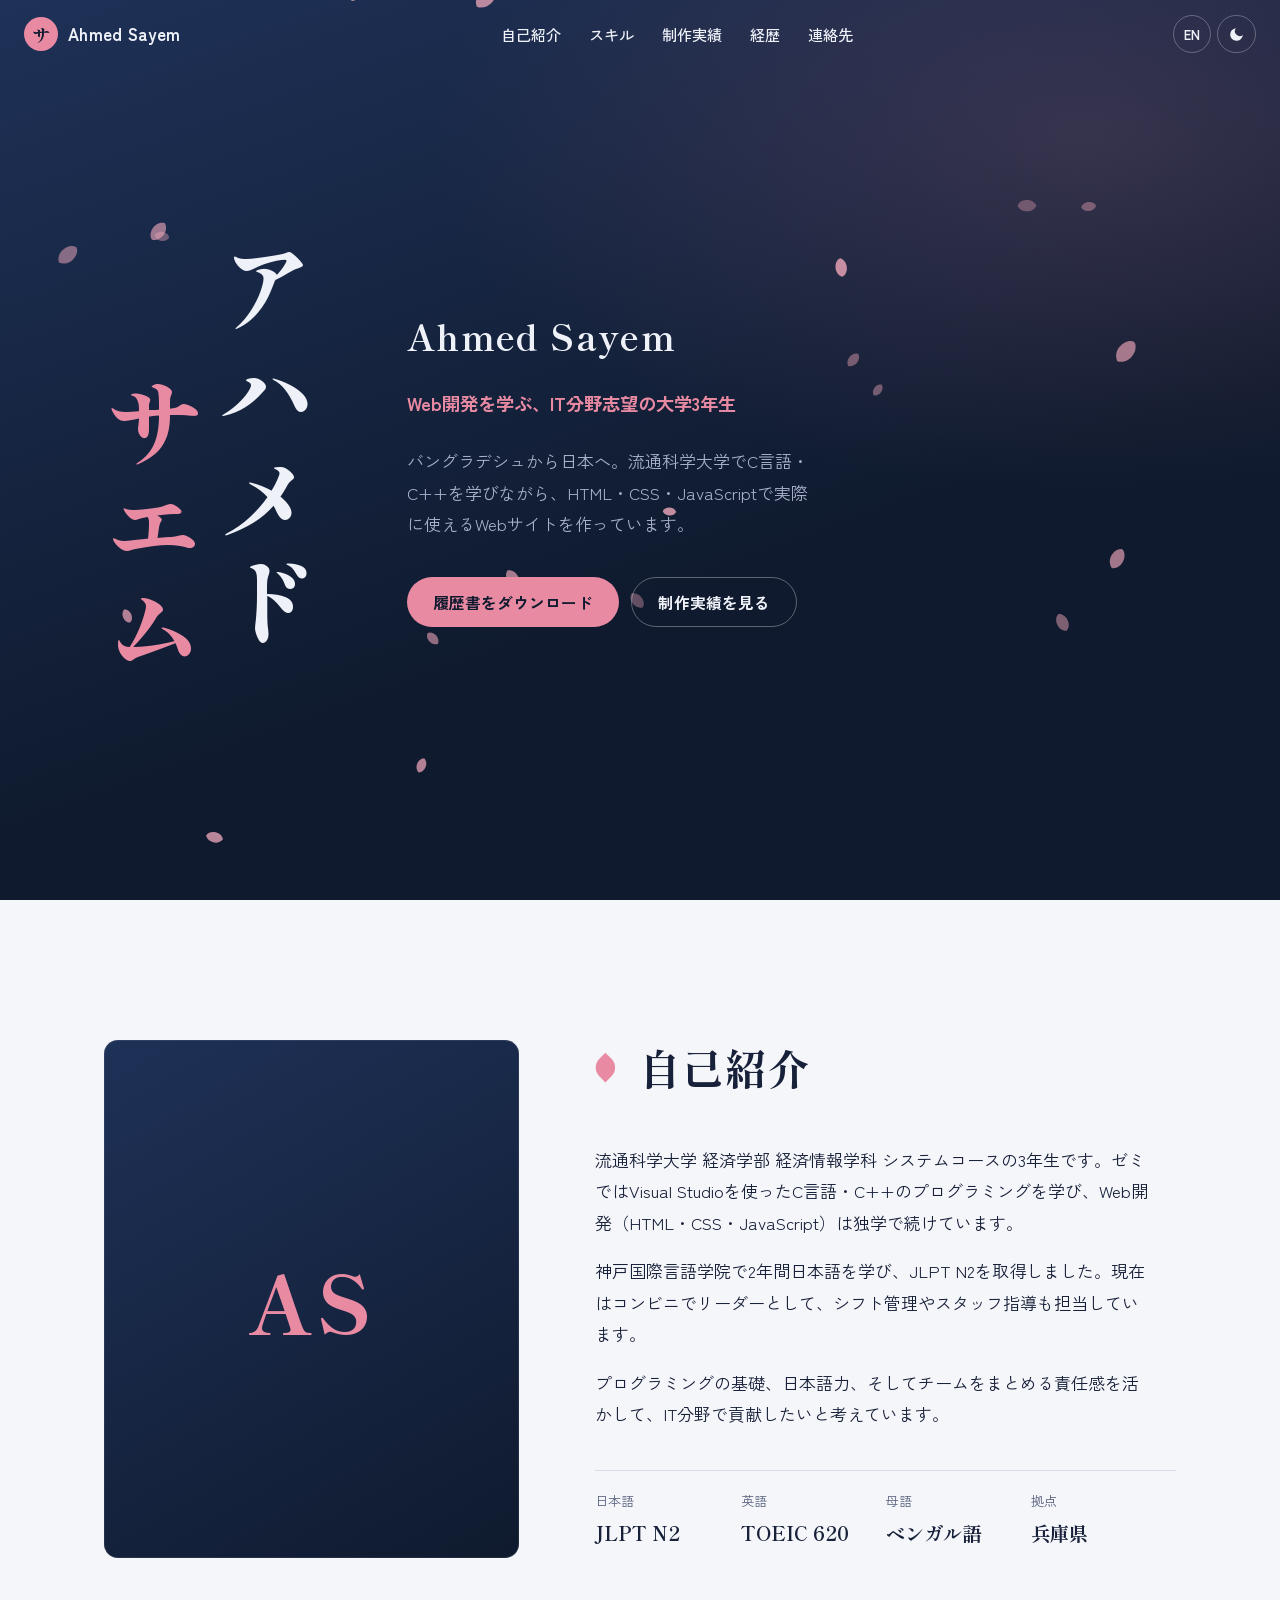
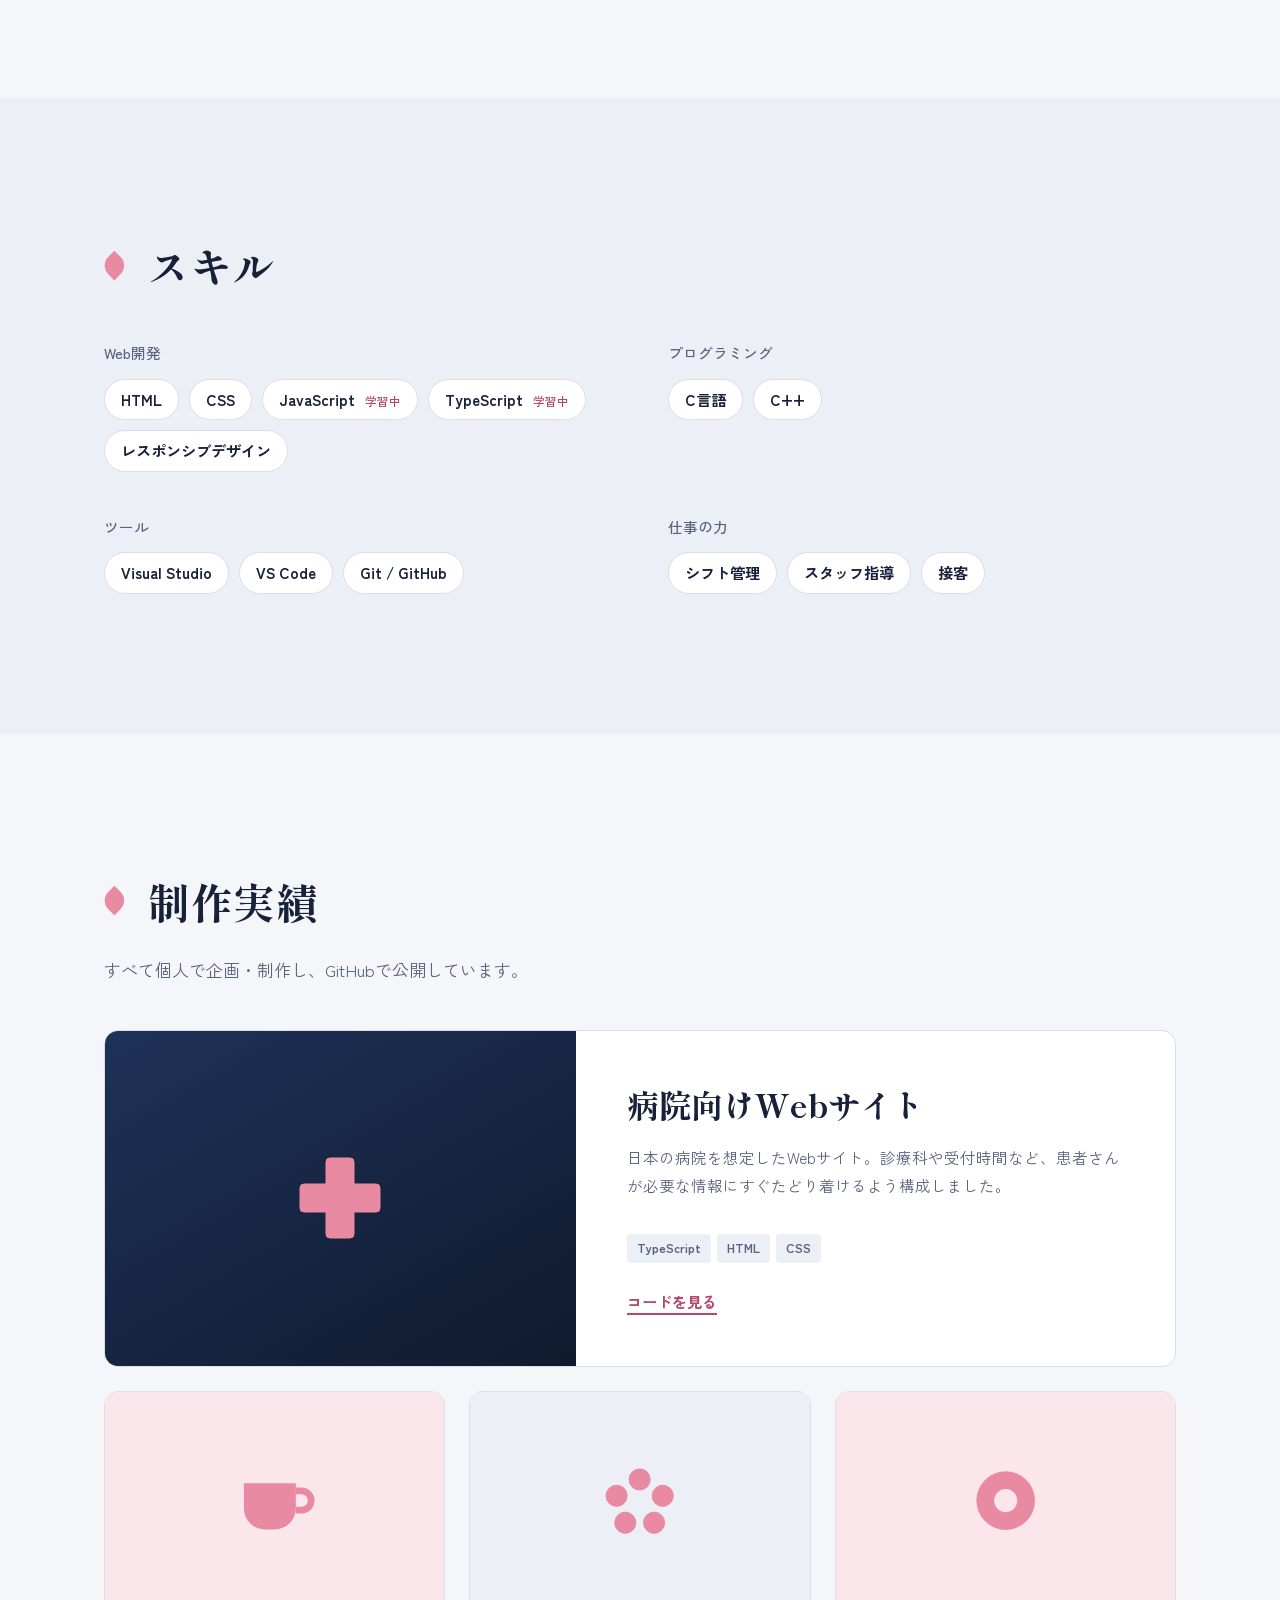
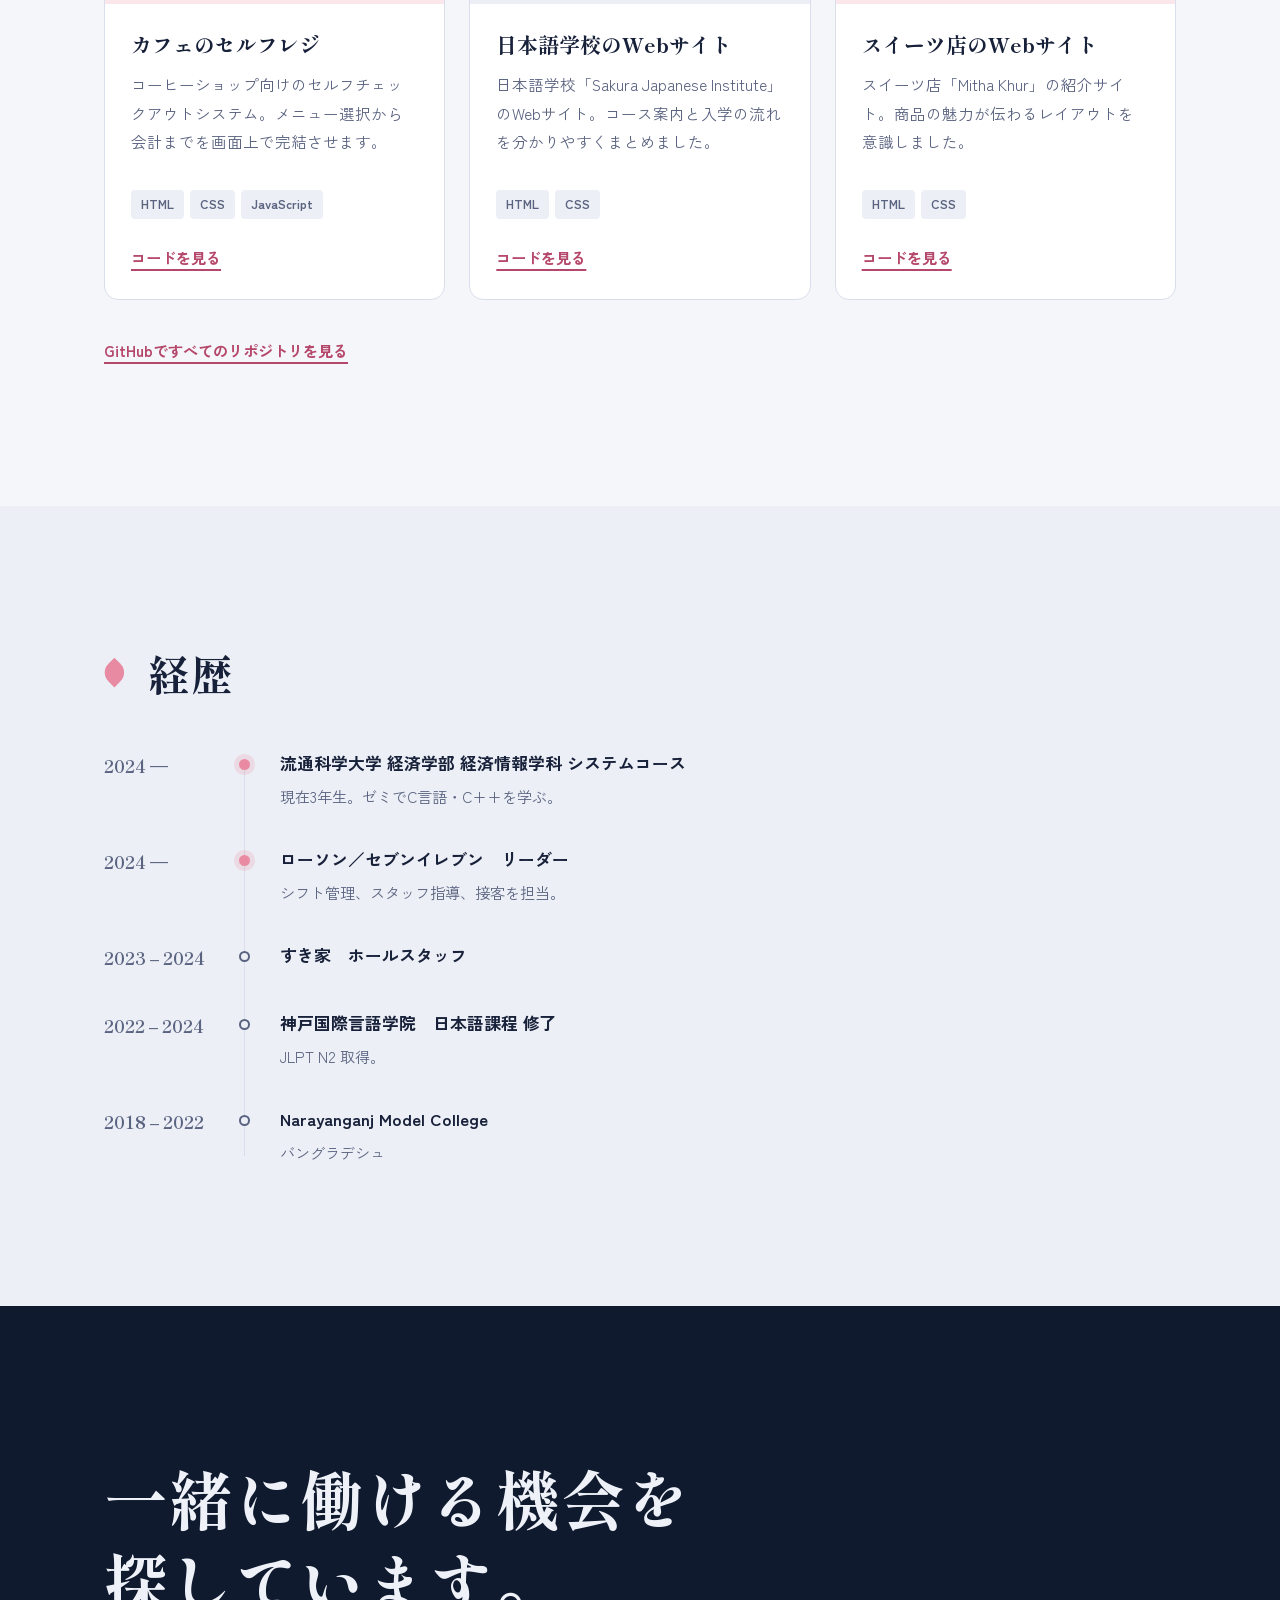
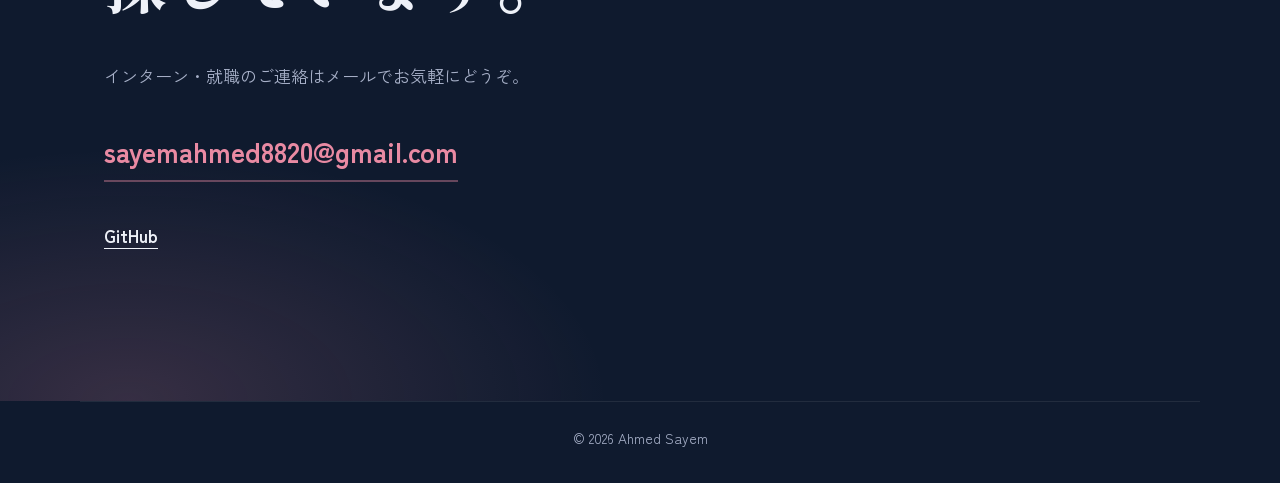
==== commit b4f2d162: "Add files via upload" ====
--- a/index.html
+++ b/index.html
@@ -1,417 +1,349 @@
 <!DOCTYPE html>
 <html lang="ja" data-lang="ja">
-
 <head>
-    <meta charset="UTF-8">
-    <meta name="viewport" content="width=device-width, initial-scale=1.0">
-    <title>アハメド サエム | Ahmed Sayem — Portfolio</title>
-    <meta name="description" content="流通科学大学 経済情報学科 システムコース3年。Web開発とC/C++を学ぶ、IT分野志望のアハメド サエムのポートフォリオ。">
-
-    <!-- フォント (Fonts) -->
-    <link rel="preconnect" href="https://fonts.googleapis.com">
-    <link rel="preconnect" href="https://fonts.gstatic.com" crossorigin>
-    <link
-        href="https://fonts.googleapis.com/css2?family=Shippori+Mincho:wght@500;700;800&family=Zen+Kaku+Gothic+New:wght@400;500;700&display=swap"
-        rel="stylesheet">
-
-    <link rel="stylesheet" href="style.css">
-
-    <!-- ページを開く前にテーマを決める (avoid a flash of the wrong theme) -->
-    <script>
-        try {
-            const t = localStorage.getItem('theme');
-            if (t) document.documentElement.dataset.theme = t;
-            const l = localStorage.getItem('lang');
-            if (l) { document.documentElement.dataset.lang = l; document.documentElement.lang = l; }
-        } catch (e) { }
-    </script>
+  <meta charset="UTF-8">
+  <meta name="viewport" content="width=device-width, initial-scale=1.0">
+  <title>アハメド サエム | Ahmed Sayem — Portfolio</title>
+  <meta name="description" content="流通科学大学 経済情報学科 システムコース3年。Web開発とC/C++を学ぶ、IT分野志望のアハメド サエムのポートフォリオ。">
+
+  <!-- フォント (Fonts) -->
+  <link rel="preconnect" href="https://fonts.googleapis.com">
+  <link rel="preconnect" href="https://fonts.gstatic.com" crossorigin>
+  <link href="https://fonts.googleapis.com/css2?family=Shippori+Mincho:wght@500;700;800&family=Zen+Kaku+Gothic+New:wght@400;500;700&display=swap" rel="stylesheet">
+
+  <link rel="stylesheet" href="style.css">
+
+  <!-- ページを開く前にテーマを決める (avoid a flash of the wrong theme) -->
+  <script>
+    try {
+      const t = localStorage.getItem('theme');
+      if (t) document.documentElement.dataset.theme = t;
+      const l = localStorage.getItem('lang');
+      if (l) { document.documentElement.dataset.lang = l; document.documentElement.lang = l; }
+    } catch (e) {}
+  </script>
 </head>
-
 <body>
 
-    <a class="skip" href="#main">
-        <span lang="ja">本文へ移動</span><span lang="en">Skip to content</span>
+  <a class="skip" href="#main">
+    <span lang="ja">本文へ移動</span><span lang="en">Skip to content</span>
+  </a>
+
+  <!-- ===================== ナビゲーション / NAVIGATION ===================== -->
+  <header class="nav" id="nav">
+    <a class="nav__logo" href="#top" aria-label="Home">
+      <span class="nav__mark">サ</span>
+      <span class="nav__name">Ahmed Sayem</span>
     </a>
 
-    <!-- ===================== ナビゲーション / NAVIGATION ===================== -->
-    <header class="nav" id="nav">
-        <a class="nav__logo" href="#top" aria-label="Home">
-            <span class="nav__mark">サ</span>
-            <span class="nav__name">Ahmed Sayem</span>
+    <nav class="nav__links" id="navLinks" aria-label="Main">
+      <a href="#about"><span lang="ja">自己紹介</span><span lang="en">About</span></a>
+      <a href="#skills"><span lang="ja">スキル</span><span lang="en">Skills</span></a>
+      <a href="#work"><span lang="ja">制作実績</span><span lang="en">Work</span></a>
+      <a href="#history"><span lang="ja">経歴</span><span lang="en">History</span></a>
+      <a href="#contact"><span lang="ja">連絡先</span><span lang="en">Contact</span></a>
+    </nav>
+
+    <div class="nav__tools">
+      <button class="tool" id="langBtn" type="button" aria-label="Switch language">
+        <span lang="ja">EN</span><span lang="en">日本語</span>
+      </button>
+      <button class="tool" id="themeBtn" type="button" aria-label="Toggle dark mode">
+        <svg class="i-moon" viewBox="0 0 24 24" aria-hidden="true"><path d="M21 12.8A9 9 0 1 1 11.2 3a7 7 0 0 0 9.8 9.8z"/></svg>
+        <svg class="i-sun" viewBox="0 0 24 24" aria-hidden="true"><circle cx="12" cy="12" r="4.5"/><path d="M12 1.5v3M12 19.5v3M4.2 4.2l2.1 2.1M17.7 17.7l2.1 2.1M1.5 12h3M19.5 12h3M4.2 19.8l2.1-2.1M17.7 6.3l2.1-2.1"/></svg>
+      </button>
+      <button class="tool nav__menu" id="menuBtn" type="button" aria-label="Open menu" aria-expanded="false" aria-controls="navLinks">
+        <span></span><span></span>
+      </button>
+    </div>
+  </header>
+
+  <main id="main">
+
+    <!-- ===================== ヒーロー / HERO ===================== -->
+    <section class="hero" id="top">
+      <canvas class="hero__petals" id="petals" aria-hidden="true"></canvas>
+
+      <div class="hero__inner">
+        <h1 class="hero__tate" aria-label="アハメド サエム">
+          <span>アハメド</span><span>サエム</span>
+        </h1>
+
+        <div class="hero__body">
+          <p class="hero__latin">Ahmed Sayem</p>
+          <p class="hero__role">
+            <span lang="ja">Web開発を学ぶ、IT分野志望の大学3年生</span>
+            <span lang="en">University student building for the web, heading into IT</span>
+          </p>
+          <p class="hero__lead">
+            <span lang="ja">バングラデシュから日本へ。流通科学大学でC言語・C++を学びながら、HTML・CSS・JavaScriptで実際に使えるWebサイトを作っています。</span>
+            <span lang="en">From Bangladesh to Kobe. I study C and C++ at the University of Marketing and Distribution Sciences, and build real websites with HTML, CSS and JavaScript.</span>
+          </p>
+
+          <div class="hero__actions">
+            <a class="btn btn--primary" href="assets/cv/cv.pdf" download>
+              <span lang="ja">履歴書をダウンロード</span><span lang="en">Download CV</span>
+            </a>
+            <a class="btn btn--ghost" href="#work">
+              <span lang="ja">制作実績を見る</span><span lang="en">See my work</span>
+            </a>
+          </div>
+        </div>
+      </div>
+    </section>
+
+    <!-- ===================== 自己紹介 / ABOUT ===================== -->
+    <section class="section" id="about">
+      <div class="wrap about">
+        <figure class="about__photo">
+          <!-- 写真: assets/images/profile.jpg に置いてください -->
+          <img src="assets/images/profile.jpg" alt="Ahmed Sayem" width="480" height="600"
+               onerror="this.remove()">
+          <span class="about__initials" aria-hidden="true">AS</span>
+        </figure>
+
+        <div class="about__text">
+          <h2 class="h2">
+            <span lang="ja">自己紹介</span><span lang="en">About me</span>
+          </h2>
+
+          <div lang="ja">
+            <p>流通科学大学 経済学部 経済情報学科 システムコースの3年生です。ゼミではVisual Studioを使ったC言語・C++のプログラミングを学び、Web開発（HTML・CSS・JavaScript）は独学で続けています。</p>
+            <p>神戸国際言語学院で2年間日本語を学び、JLPT N2を取得しました。現在はコンビニでリーダーとして、シフト管理やスタッフ指導も担当しています。</p>
+            <p>プログラミングの基礎、日本語力、そしてチームをまとめる責任感を活かして、IT分野で貢献したいと考えています。</p>
+          </div>
+          <div lang="en">
+            <p>I’m a third-year student in the Systems Course of the Department of Economic Informatics at the University of Marketing and Distribution Sciences. In my seminar I program in C and C++ with Visual Studio, and I teach myself web development on the side.</p>
+            <p>I studied Japanese for two years at Kobe International Language School and passed JLPT N2. I now work as a shift leader at a convenience store, handling scheduling and training new staff.</p>
+            <p>I want to bring my programming foundation, my Japanese, and the responsibility I’ve learned as a leader to a team in IT.</p>
+          </div>
+
+          <dl class="facts">
+            <div>
+              <dt><span lang="ja">日本語</span><span lang="en">Japanese</span></dt>
+              <dd>JLPT N2</dd>
+            </div>
+            <div>
+              <dt><span lang="ja">英語</span><span lang="en">English</span></dt>
+              <dd>TOEIC 620</dd>
+            </div>
+            <div>
+              <dt><span lang="ja">母語</span><span lang="en">Native</span></dt>
+              <dd><span lang="ja">ベンガル語</span><span lang="en">Bengali</span></dd>
+            </div>
+            <div>
+              <dt><span lang="ja">拠点</span><span lang="en">Based in</span></dt>
+              <dd><span lang="ja">兵庫県</span><span lang="en">Hyogo, Japan</span></dd>
+            </div>
+          </dl>
+        </div>
+      </div>
+    </section>
+
+    <!-- ===================== スキル / SKILLS ===================== -->
+    <section class="section section--tint" id="skills">
+      <div class="wrap">
+        <h2 class="h2"><span lang="ja">スキル</span><span lang="en">Skills</span></h2>
+
+        <div class="skills">
+          <div class="skills__group">
+            <h3 class="h3"><span lang="ja">Web開発</span><span lang="en">Web</span></h3>
+            <ul class="chips">
+              <li>HTML</li>
+              <li>CSS</li>
+              <li>JavaScript <small lang="ja">学習中</small><small lang="en">learning</small></li>
+              <li>TypeScript <small lang="ja">学習中</small><small lang="en">learning</small></li>
+              <li><span lang="ja">レスポンシブデザイン</span><span lang="en">Responsive design</span></li>
+            </ul>
+          </div>
+
+          <div class="skills__group">
+            <h3 class="h3"><span lang="ja">プログラミング</span><span lang="en">Programming</span></h3>
+            <ul class="chips">
+              <li><span lang="ja">C言語</span><span lang="en">C</span></li>
+              <li>C++</li>
+            </ul>
+          </div>
+
+          <div class="skills__group">
+            <h3 class="h3"><span lang="ja">ツール</span><span lang="en">Tools</span></h3>
+            <ul class="chips">
+              <li>Visual Studio</li>
+              <li>VS Code</li>
+              <li>Git / GitHub</li>
+            </ul>
+          </div>
+
+          <div class="skills__group">
+            <h3 class="h3"><span lang="ja">仕事の力</span><span lang="en">At work</span></h3>
+            <ul class="chips">
+              <li><span lang="ja">シフト管理</span><span lang="en">Shift scheduling</span></li>
+              <li><span lang="ja">スタッフ指導</span><span lang="en">Training staff</span></li>
+              <li><span lang="ja">接客</span><span lang="en">Customer service</span></li>
+            </ul>
+          </div>
+        </div>
+      </div>
+    </section>
+
+    <!-- ===================== 制作実績 / WORK ===================== -->
+    <section class="section" id="work">
+      <div class="wrap">
+        <h2 class="h2"><span lang="ja">制作実績</span><span lang="en">Selected work</span></h2>
+        <p class="section__intro">
+          <span lang="ja">すべて個人で企画・制作し、GitHubで公開しています。</span>
+          <span lang="en">Each one planned, built and published on GitHub by me.</span>
+        </p>
+
+        <div class="work">
+
+          <!-- 一番の作品 (Featured project) -->
+          <article class="project project--feature">
+            <div class="project__art project__art--hospital" aria-hidden="true">
+              <svg viewBox="0 0 120 120"><rect x="46" y="20" width="28" height="80" rx="4"/><rect x="20" y="46" width="80" height="28" rx="4"/></svg>
+            </div>
+            <div class="project__body">
+              <h3 class="project__title"><span lang="ja">病院向けWebサイト</span><span lang="en">Hospital website</span></h3>
+              <p lang="ja">日本の病院を想定したWebサイト。診療科や受付時間など、患者さんが必要な情報にすぐたどり着けるよう構成しました。</p>
+              <p lang="en">A website for a Japanese hospital, organised so patients reach departments and visiting hours quickly.</p>
+              <ul class="tags"><li>TypeScript</li><li>HTML</li><li>CSS</li></ul>
+              <div class="project__links">
+                <a href="https://github.com/sayemahmed8820-bot/hospital-jp" target="_blank" rel="noopener">
+                  <span lang="ja">コードを見る</span><span lang="en">View code</span>
+                </a>
+                <!-- 公開URLがあれば: <a href="https://...">デモ</a> -->
+              </div>
+            </div>
+          </article>
+
+          <article class="project">
+            <div class="project__art project__art--cafe" aria-hidden="true">
+              <svg viewBox="0 0 120 120"><path d="M28 44h54v26a22 22 0 0 1-22 22H50a22 22 0 0 1-22-22z"/><path d="M82 52h6a10 10 0 0 1 0 20h-6" fill="none" stroke-width="7"/></svg>
+            </div>
+            <div class="project__body">
+              <h3 class="project__title"><span lang="ja">カフェのセルフレジ</span><span lang="en">Café self-checkout</span></h3>
+              <p lang="ja">コーヒーショップ向けのセルフチェックアウトシステム。メニュー選択から会計までを画面上で完結させます。</p>
+              <p lang="en">A self-checkout system for a coffee shop, from choosing a drink to paying, all on screen.</p>
+              <ul class="tags"><li>HTML</li><li>CSS</li><li>JavaScript</li></ul>
+              <div class="project__links">
+                <a href="https://github.com/sayemahmed8820-bot/my-cafe" target="_blank" rel="noopener">
+                  <span lang="ja">コードを見る</span><span lang="en">View code</span>
+                </a>
+              </div>
+            </div>
+          </article>
+
+          <article class="project">
+            <div class="project__art project__art--school" aria-hidden="true">
+              <svg viewBox="0 0 120 120"><circle cx="60" cy="40" r="11"/><circle cx="84" cy="57" r="11"/><circle cx="75" cy="85" r="11"/><circle cx="45" cy="85" r="11"/><circle cx="36" cy="57" r="11"/></svg>
+            </div>
+            <div class="project__body">
+              <h3 class="project__title"><span lang="ja">日本語学校のWebサイト</span><span lang="en">Japanese school website</span></h3>
+              <p lang="ja">日本語学校「Sakura Japanese Institute」のWebサイト。コース案内と入学の流れを分かりやすくまとめました。</p>
+              <p lang="en">A site for “Sakura Japanese Institute”, laying out its courses and how to enrol.</p>
+              <ul class="tags"><li>HTML</li><li>CSS</li></ul>
+              <div class="project__links">
+                <a href="https://github.com/sayemahmed8820-bot/sakura-japanese-institute" target="_blank" rel="noopener">
+                  <span lang="ja">コードを見る</span><span lang="en">View code</span>
+                </a>
+              </div>
+            </div>
+          </article>
+
+          <article class="project">
+            <div class="project__art project__art--sweets" aria-hidden="true">
+              <svg viewBox="0 0 120 120"><circle cx="60" cy="62" r="30"/><circle cx="60" cy="62" r="12" class="hole"/></svg>
+            </div>
+            <div class="project__body">
+              <h3 class="project__title"><span lang="ja">スイーツ店のWebサイト</span><span lang="en">Sweet shop website</span></h3>
+              <p lang="ja">スイーツ店「Mitha Khur」の紹介サイト。商品の魅力が伝わるレイアウトを意識しました。</p>
+              <p lang="en">A site for the sweet shop “Mitha Khur”, designed to make the products look their best.</p>
+              <ul class="tags"><li>HTML</li><li>CSS</li></ul>
+              <div class="project__links">
+                <a href="https://github.com/sayemahmed8820-bot/mitha-khur-website" target="_blank" rel="noopener">
+                  <span lang="ja">コードを見る</span><span lang="en">View code</span>
+                </a>
+              </div>
+            </div>
+          </article>
+
+        </div>
+
+        <a class="more" href="https://github.com/sayemahmed8820-bot?tab=repositories" target="_blank" rel="noopener">
+          <span lang="ja">GitHubですべてのリポジトリを見る</span><span lang="en">All repositories on GitHub</span>
         </a>
-
-        <nav class="nav__links" id="navLinks" aria-label="Main">
-            <a href="#about"><span lang="ja">自己紹介</span><span lang="en">About</span></a>
-            <a href="#skills"><span lang="ja">スキル</span><span lang="en">Skills</span></a>
-            <a href="#work"><span lang="ja">制作実績</span><span lang="en">Work</span></a>
-            <a href="#history"><span lang="ja">経歴</span><span lang="en">History</span></a>
-            <a href="#contact"><span lang="ja">連絡先</span><span lang="en">Contact</span></a>
-        </nav>
-
-        <div class="nav__tools">
-            <button class="tool" id="langBtn" type="button" aria-label="Switch language">
-                <span lang="ja">EN</span><span lang="en">日本語</span>
-            </button>
-            <button class="tool" id="themeBtn" type="button" aria-label="Toggle dark mode">
-                <svg class="i-moon" viewBox="0 0 24 24" aria-hidden="true">
-                    <path d="M21 12.8A9 9 0 1 1 11.2 3a7 7 0 0 0 9.8 9.8z" />
-                </svg>
-                <svg class="i-sun" viewBox="0 0 24 24" aria-hidden="true">
-                    <circle cx="12" cy="12" r="4.5" />
-                    <path
-                        d="M12 1.5v3M12 19.5v3M4.2 4.2l2.1 2.1M17.7 17.7l2.1 2.1M1.5 12h3M19.5 12h3M4.2 19.8l2.1-2.1M17.7 6.3l2.1-2.1" />
-                </svg>
-            </button>
-            <button class="tool nav__menu" id="menuBtn" type="button" aria-label="Open menu" aria-expanded="false"
-                aria-controls="navLinks">
-                <span></span><span></span>
-            </button>
-        </div>
-    </header>
-
-    <main id="main">
-
-        <!-- ===================== ヒーロー / HERO ===================== -->
-        <section class="hero" id="top">
-            <canvas class="hero__petals" id="petals" aria-hidden="true"></canvas>
-
-            <div class="hero__inner">
-                <h1 class="hero__tate" aria-label="アハメド サエム">
-                    <span>アハメド</span><span>サエム</span>
-                </h1>
-
-                <div class="hero__body">
-                    <p class="hero__latin">Ahmed Sayem</p>
-                    <p class="hero__role">
-                        <span lang="ja">Web開発を学ぶ、IT分野志望の大学3年生</span>
-                        <span lang="en">University student building for the web, heading into IT</span>
-                    </p>
-                    <p class="hero__lead">
-                        <span
-                            lang="ja">バングラデシュから日本へ。流通科学大学でC言語・C++を学びながら、HTML・CSS・JavaScriptで実際に使えるWebサイトを作っています。</span>
-                        <span lang="en">From Bangladesh to Kobe. I study C and C++ at the University of Marketing and
-                            Distribution Sciences, and build real websites with HTML, CSS and JavaScript.</span>
-                    </p>
-
-                    <div class="hero__actions">
-                        <a class="btn btn--primary" href="assets/cv/Ahmed_Sayem_%E5%B1%A5%E6%AD%B4.docx" download>
-                            <span lang="ja">履歴書をダウンロード</span><span lang="en">Download CV</span>
-                        </a>
-                        <a class="btn btn--ghost" href="#work">
-                            <span lang="ja">制作実績を見る</span><span lang="en">See my work</span>
-                        </a>
-                    </div>
-                </div>
-            </div>
-        </section>
-
-        <!-- ===================== 自己紹介 / ABOUT ===================== -->
-        <section class="section" id="about">
-            <div class="wrap about">
-                <figure class="about__photo">
-                    <!-- 写真: assets/images/profile.jpg に置いてください -->
-                    <img src="assets/images/WhatsApp%20Image%202026-10-02%20at%2003.20.18%20(1).jpeg" alt="Ahmed Sayem" width="480" height="600"
-                        onerror="this.remove()">
-                    <span class="about__initials" aria-hidden="true">AS</span>
-                </figure>
-
-                <div class="about__text">
-                    <h2 class="h2">
-                        <span lang="ja">自己紹介</span><span lang="en">About me</span>
-                    </h2>
-
-                    <div lang="ja">
-                        <p>流通科学大学 経済学部 経済情報学科 システムコースの3年生です。ゼミではVisual
-                            Studioを使ったC言語・C++のプログラミングを学び、Web開発（HTML・CSS・JavaScript）は独学で続けています。</p>
-                        <p>神戸国際言語学院で2年間日本語を学び、JLPT N2を取得しました。現在はコンビニでリーダーとして、シフト管理やスタッフ指導も担当しています。</p>
-                        <p>プログラミングの基礎、日本語力、そしてチームをまとめる責任感を活かして、IT分野で貢献したいと考えています。</p>
-                    </div>
-                    <div lang="en">
-                        <p>I’m a third-year student in the Systems Course of the Department of Economic Informatics at
-                            the University of Marketing and Distribution Sciences. In my seminar I program in C and C++
-                            with Visual Studio, and I teach myself web development on the side.</p>
-                        <p>I studied Japanese for two years at Kobe International Language School and passed JLPT N2. I
-                            now work as a shift leader at a convenience store, handling scheduling and training new
-                            staff.</p>
-                        <p>I want to bring my programming foundation, my Japanese, and the responsibility I’ve learned
-                            as a leader to a team in IT.</p>
-                    </div>
-
-                    <dl class="facts">
-                        <div>
-                            <dt><span lang="ja">日本語</span><span lang="en">Japanese</span></dt>
-                            <dd>JLPT N2</dd>
-                        </div>
-                        <div>
-                            <dt><span lang="ja">英語</span><span lang="en">English</span></dt>
-                            <dd>TOEIC 620</dd>
-                        </div>
-                        <div>
-                            <dt><span lang="ja">母語</span><span lang="en">Native</span></dt>
-                            <dd><span lang="ja">ベンガル語</span><span lang="en">Bengali</span></dd>
-                        </div>
-                        <div>
-                            <dt><span lang="ja">拠点</span><span lang="en">Based in</span></dt>
-                            <dd><span lang="ja">兵庫県</span><span lang="en">Hyogo, Japan</span></dd>
-                        </div>
-                    </dl>
-                </div>
-            </div>
-        </section>
-
-        <!-- ===================== スキル / SKILLS ===================== -->
-        <section class="section section--tint" id="skills">
-            <div class="wrap">
-                <h2 class="h2"><span lang="ja">スキル</span><span lang="en">Skills</span></h2>
-
-                <div class="skills">
-                    <div class="skills__group">
-                        <h3 class="h3"><span lang="ja">Web開発</span><span lang="en">Web</span></h3>
-                        <ul class="chips">
-                            <li>HTML</li>
-                            <li>CSS</li>
-                            <li>JavaScript <small lang="ja">学習中</small><small lang="en">learning</small></li>
-                            <li>TypeScript <small lang="ja">学習中</small><small lang="en">learning</small></li>
-                            <li><span lang="ja">レスポンシブデザイン</span><span lang="en">Responsive design</span></li>
-                        </ul>
-                    </div>
-
-                    <div class="skills__group">
-                        <h3 class="h3"><span lang="ja">プログラミング</span><span lang="en">Programming</span></h3>
-                        <ul class="chips">
-                            <li><span lang="ja">C言語</span><span lang="en">C</span></li>
-                            <li>C++</li>
-                        </ul>
-                    </div>
-
-                    <div class="skills__group">
-                        <h3 class="h3"><span lang="ja">ツール</span><span lang="en">Tools</span></h3>
-                        <ul class="chips">
-                            <li>Visual Studio</li>
-                            <li>VS Code</li>
-                            <li>Git / GitHub</li>
-                        </ul>
-                    </div>
-
-                    <div class="skills__group">
-                        <h3 class="h3"><span lang="ja">仕事の力</span><span lang="en">At work</span></h3>
-                        <ul class="chips">
-                            <li><span lang="ja">シフト管理</span><span lang="en">Shift scheduling</span></li>
-                            <li><span lang="ja">スタッフ指導</span><span lang="en">Training staff</span></li>
-                            <li><span lang="ja">接客</span><span lang="en">Customer service</span></li>
-                        </ul>
-                    </div>
-                </div>
-            </div>
-        </section>
-
-        <!-- ===================== 制作実績 / WORK ===================== -->
-        <section class="section" id="work">
-            <div class="wrap">
-                <h2 class="h2"><span lang="ja">制作実績</span><span lang="en">Selected work</span></h2>
-                <p class="section__intro">
-                    <span lang="ja">すべて個人で企画・制作し、GitHubで公開しています。</span>
-                    <span lang="en">Each one planned, built and published on GitHub by me.</span>
-                </p>
-
-                <div class="work">
-
-                    <!-- 一番の作品 (Featured project) -->
-                    <article class="project project--feature">
-                        <div class="project__art project__art--hospital" aria-hidden="true">
-                            <svg viewBox="0 0 120 120">
-                                <rect x="46" y="20" width="28" height="80" rx="4" />
-                                <rect x="20" y="46" width="80" height="28" rx="4" />
-                            </svg>
-                        </div>
-                        <div class="project__body">
-                            <h3 class="project__title"><span lang="ja">病院向けWebサイト</span><span lang="en">Hospital
-                                    website</span></h3>
-                            <p lang="ja">日本の病院を想定したWebサイト。診療科や受付時間など、患者さんが必要な情報にすぐたどり着けるよう構成しました。</p>
-                            <p lang="en">A website for a Japanese hospital, organised so patients reach departments and
-                                visiting hours quickly.</p>
-                            <ul class="tags">
-                                <li>TypeScript</li>
-                                <li>HTML</li>
-                                <li>CSS</li>
-                            </ul>
-                            <div class="project__links">
-                                <a href="https://github.com/sayemahmed8820-bot/hospital-jp" target="_blank"
-                                    rel="noopener">
-                                    <span lang="ja">コードを見る</span><span lang="en">View code</span>
-                                </a>
-                                <!-- 公開URLがあれば: <a href="https://...">デモ</a> -->
-                            </div>
-                        </div>
-                    </article>
-
-                    <article class="project">
-                        <div class="project__art project__art--cafe" aria-hidden="true">
-                            <svg viewBox="0 0 120 120">
-                                <path d="M28 44h54v26a22 22 0 0 1-22 22H50a22 22 0 0 1-22-22z" />
-                                <path d="M82 52h6a10 10 0 0 1 0 20h-6" fill="none" stroke-width="7" />
-                            </svg>
-                        </div>
-                        <div class="project__body">
-                            <h3 class="project__title"><span lang="ja">カフェのセルフレジ</span><span lang="en">Café
-                                    self-checkout</span></h3>
-                            <p lang="ja">コーヒーショップ向けのセルフチェックアウトシステム。メニュー選択から会計までを画面上で完結させます。</p>
-                            <p lang="en">A self-checkout system for a coffee shop, from choosing a drink to paying, all
-                                on screen.</p>
-                            <ul class="tags">
-                                <li>HTML</li>
-                                <li>CSS</li>
-                                <li>JavaScript</li>
-                            </ul>
-                            <div class="project__links">
-                                <a href="https://github.com/sayemahmed8820-bot/my-cafe" target="_blank" rel="noopener">
-                                    <span lang="ja">コードを見る</span><span lang="en">View code</span>
-                                </a>
-                            </div>
-                        </div>
-                    </article>
-
-                    <article class="project">
-                        <div class="project__art project__art--school" aria-hidden="true">
-                            <svg viewBox="0 0 120 120">
-                                <circle cx="60" cy="40" r="11" />
-                                <circle cx="84" cy="57" r="11" />
-                                <circle cx="75" cy="85" r="11" />
-                                <circle cx="45" cy="85" r="11" />
-                                <circle cx="36" cy="57" r="11" />
-                            </svg>
-                        </div>
-                        <div class="project__body">
-                            <h3 class="project__title"><span lang="ja">日本語学校のWebサイト</span><span lang="en">Japanese
-                                    school website</span></h3>
-                            <p lang="ja">日本語学校「Sakura Japanese Institute」のWebサイト。コース案内と入学の流れを分かりやすくまとめました。</p>
-                            <p lang="en">A site for “Sakura Japanese Institute”, laying out its courses and how to
-                                enrol.</p>
-                            <ul class="tags">
-                                <li>HTML</li>
-                                <li>CSS</li>
-                            </ul>
-                            <div class="project__links">
-                                <a href="https://github.com/sayemahmed8820-bot/sakura-japanese-institute"
-                                    target="_blank" rel="noopener">
-                                    <span lang="ja">コードを見る</span><span lang="en">View code</span>
-                                </a>
-                            </div>
-                        </div>
-                    </article>
-
-                    <article class="project">
-                        <div class="project__art project__art--sweets" aria-hidden="true">
-                            <svg viewBox="0 0 120 120">
-                                <circle cx="60" cy="62" r="30" />
-                                <circle cx="60" cy="62" r="12" class="hole" />
-                            </svg>
-                        </div>
-                        <div class="project__body">
-                            <h3 class="project__title"><span lang="ja">スイーツ店のWebサイト</span><span lang="en">Sweet shop
-                                    website</span></h3>
-                            <p lang="ja">スイーツ店「Mitha Khur」の紹介サイト。商品の魅力が伝わるレイアウトを意識しました。</p>
-                            <p lang="en">A site for the sweet shop “Mitha Khur”, designed to make the products look
-                                their best.</p>
-                            <ul class="tags">
-                                <li>HTML</li>
-                                <li>CSS</li>
-                            </ul>
-                            <div class="project__links">
-                                <a href="https://github.com/sayemahmed8820-bot/mitha-khur-website" target="_blank"
-                                    rel="noopener">
-                                    <span lang="ja">コードを見る</span><span lang="en">View code</span>
-                                </a>
-                            </div>
-                        </div>
-                    </article>
-
-                </div>
-
-                <a class="more" href="https://github.com/sayemahmed8820-bot?tab=repositories" target="_blank"
-                    rel="noopener">
-                    <span lang="ja">GitHubですべてのリポジトリを見る</span><span lang="en">All repositories on GitHub</span>
-                </a>
-            </div>
-        </section>
-
-        <!-- ===================== 経歴 / HISTORY ===================== -->
-        <section class="section section--tint" id="history">
-            <div class="wrap">
-                <h2 class="h2"><span lang="ja">経歴</span><span lang="en">History</span></h2>
-
-                <ol class="timeline">
-                    <li class="timeline__item timeline__item--now">
-                        <time>2024 —</time>
-                        <div>
-                            <h3 class="h3"><span lang="ja">流通科学大学 経済学部 経済情報学科 システムコース</span><span lang="en">University
-                                    of Marketing and Distribution Sciences — Economic Informatics, Systems Course</span>
-                            </h3>
-                            <p><span lang="ja">現在3年生。ゼミでC言語・C++を学ぶ。</span><span lang="en">Third year now. C and C++ in
-                                    my seminar.</span></p>
-                        </div>
-                    </li>
-                    <li class="timeline__item timeline__item--now">
-                        <time>2024 —</time>
-                        <div>
-                            <h3 class="h3"><span lang="ja">ローソン／セブンイレブン　リーダー</span><span lang="en">Lawson / 7-Eleven —
-                                    Shift leader</span></h3>
-                            <p><span lang="ja">シフト管理、スタッフ指導、接客を担当。</span><span lang="en">Scheduling, training staff,
-                                    serving customers.</span></p>
-                        </div>
-                    </li>
-                    <li class="timeline__item">
-                        <time>2023 – 2024</time>
-                        <div>
-                            <h3 class="h3"><span lang="ja">すき家　ホールスタッフ</span><span lang="en">Sukiya — Floor staff</span>
-                            </h3>
-                        </div>
-                    </li>
-                    <li class="timeline__item">
-                        <time>2022 – 2024</time>
-                        <div>
-                            <h3 class="h3"><span lang="ja">神戸国際言語学院　日本語課程 修了</span><span lang="en">Kobe International
-                                    Language School — Japanese course</span></h3>
-                            <p><span lang="ja">JLPT N2 取得。</span><span lang="en">Passed JLPT N2.</span></p>
-                        </div>
-                    </li>
-                    <li class="timeline__item">
-                        <time>2018 – 2022</time>
-                        <div>
-                            <h3 class="h3">Narayanganj Model College</h3>
-                            <p><span lang="ja">バングラデシュ</span><span lang="en">Bangladesh</span></p>
-                        </div>
-                    </li>
-                </ol>
-            </div>
-        </section>
-
-        <!-- ===================== 連絡先 / CONTACT ===================== -->
-        <section class="contact" id="contact">
-            <div class="wrap contact__inner">
-                <h2 class="contact__title">
-                    <span lang="ja">一緒に働ける機会を<br>探しています。</span>
-                    <span lang="en">I’m looking for<br>a team to join.</span>
-                </h2>
-                <p class="contact__text">
-                    <span lang="ja">インターン・就職のご連絡はメールでお気軽にどうぞ。</span>
-                    <span lang="en">For internships or full-time roles, email me any time.</span>
-                </p>
-                <a class="contact__mail" href="mailto:sayemahmed8820@gmail.com">sayemahmed8820@gmail.com</a>
-                <ul class="contact__links">
-                    <li><a href="https://github.com/sayemahmed8820-bot" target="_blank" rel="noopener">GitHub</a></li>
-                    <!-- LinkedIn があれば: <li><a href="https://linkedin.com/in/...">LinkedIn</a></li> -->
-                </ul>
-            </div>
-        </section>
-
-    </main>
-
-    <footer class="footer">
-        <p>© <span id="year">2026</span> Ahmed Sayem</p>
-    </footer>
-
-    <script src="script.js"></script>
+      </div>
+    </section>
+
+    <!-- ===================== 経歴 / HISTORY ===================== -->
+    <section class="section section--tint" id="history">
+      <div class="wrap">
+        <h2 class="h2"><span lang="ja">経歴</span><span lang="en">History</span></h2>
+
+        <ol class="timeline">
+          <li class="timeline__item timeline__item--now">
+            <time>2024 —</time>
+            <div>
+              <h3 class="h3"><span lang="ja">流通科学大学 経済学部 経済情報学科 システムコース</span><span lang="en">University of Marketing and Distribution Sciences — Economic Informatics, Systems Course</span></h3>
+              <p><span lang="ja">現在3年生。ゼミでC言語・C++を学ぶ。</span><span lang="en">Third year now. C and C++ in my seminar.</span></p>
+            </div>
+          </li>
+          <li class="timeline__item timeline__item--now">
+            <time>2024 —</time>
+            <div>
+              <h3 class="h3"><span lang="ja">ローソン／セブンイレブン　リーダー</span><span lang="en">Lawson / 7-Eleven — Shift leader</span></h3>
+              <p><span lang="ja">シフト管理、スタッフ指導、接客を担当。</span><span lang="en">Scheduling, training staff, serving customers.</span></p>
+            </div>
+          </li>
+          <li class="timeline__item">
+            <time>2023 – 2024</time>
+            <div>
+              <h3 class="h3"><span lang="ja">すき家　ホールスタッフ</span><span lang="en">Sukiya — Floor staff</span></h3>
+            </div>
+          </li>
+          <li class="timeline__item">
+            <time>2022 – 2024</time>
+            <div>
+              <h3 class="h3"><span lang="ja">神戸国際言語学院　日本語課程 修了</span><span lang="en">Kobe International Language School — Japanese course</span></h3>
+              <p><span lang="ja">JLPT N2 取得。</span><span lang="en">Passed JLPT N2.</span></p>
+            </div>
+          </li>
+          <li class="timeline__item">
+            <time>2018 – 2022</time>
+            <div>
+              <h3 class="h3">Narayanganj Model College</h3>
+              <p><span lang="ja">バングラデシュ</span><span lang="en">Bangladesh</span></p>
+            </div>
+          </li>
+        </ol>
+      </div>
+    </section>
+
+    <!-- ===================== 連絡先 / CONTACT ===================== -->
+    <section class="contact" id="contact">
+      <div class="wrap contact__inner">
+        <h2 class="contact__title">
+          <span lang="ja">一緒に働ける機会を<br>探しています。</span>
+          <span lang="en">I’m looking for<br>a team to join.</span>
+        </h2>
+        <p class="contact__text">
+          <span lang="ja">インターン・就職のご連絡はメールでお気軽にどうぞ。</span>
+          <span lang="en">For internships or full-time roles, email me any time.</span>
+        </p>
+        <a class="contact__mail" href="mailto:sayemahmed8820@gmail.com">sayemahmed8820@gmail.com</a>
+        <ul class="contact__links">
+          <li><a href="https://github.com/sayemahmed8820-bot" target="_blank" rel="noopener">GitHub</a></li>
+          <!-- LinkedIn があれば: <li><a href="https://linkedin.com/in/...">LinkedIn</a></li> -->
+        </ul>
+      </div>
+    </section>
+
+  </main>
+
+  <footer class="footer">
+    <p>© <span id="year">2026</span> Ahmed Sayem</p>
+  </footer>
+
+  <script src="script.js"></script>
 </body>
-
-</html>+</html>
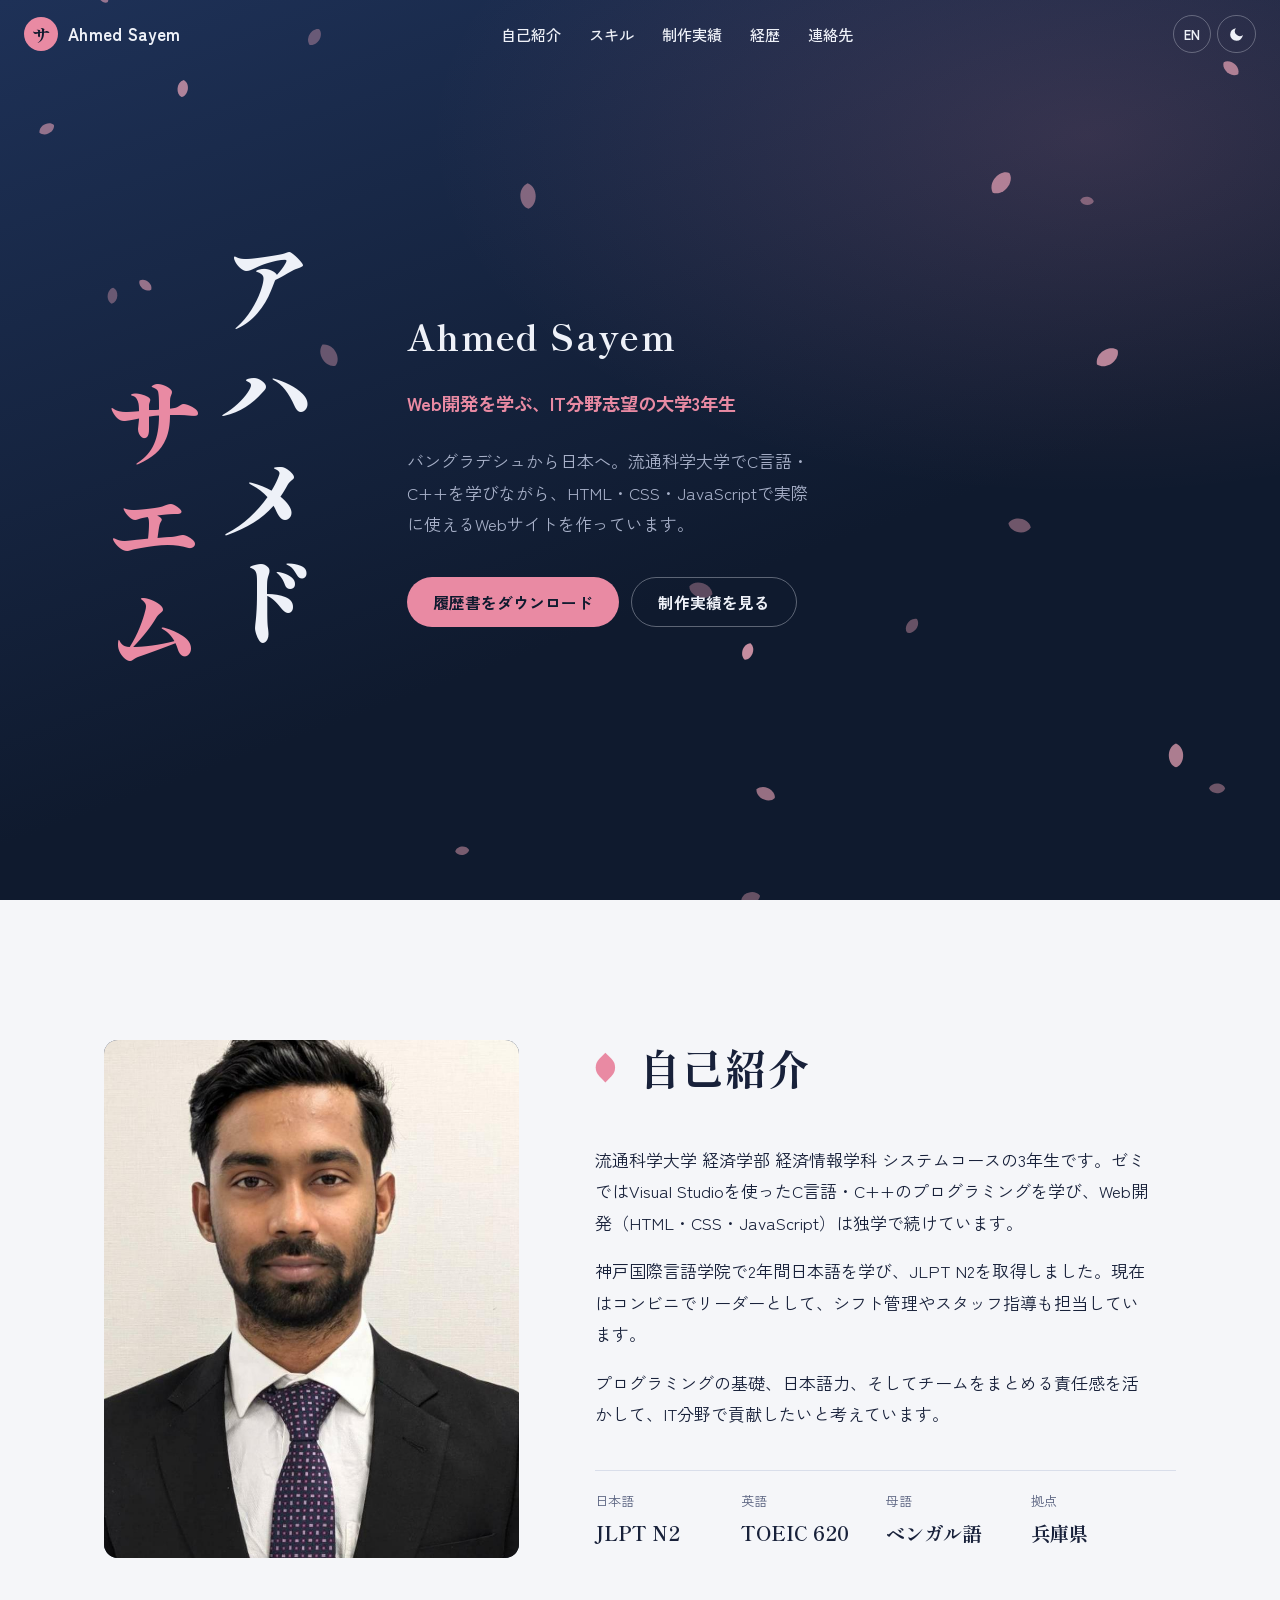
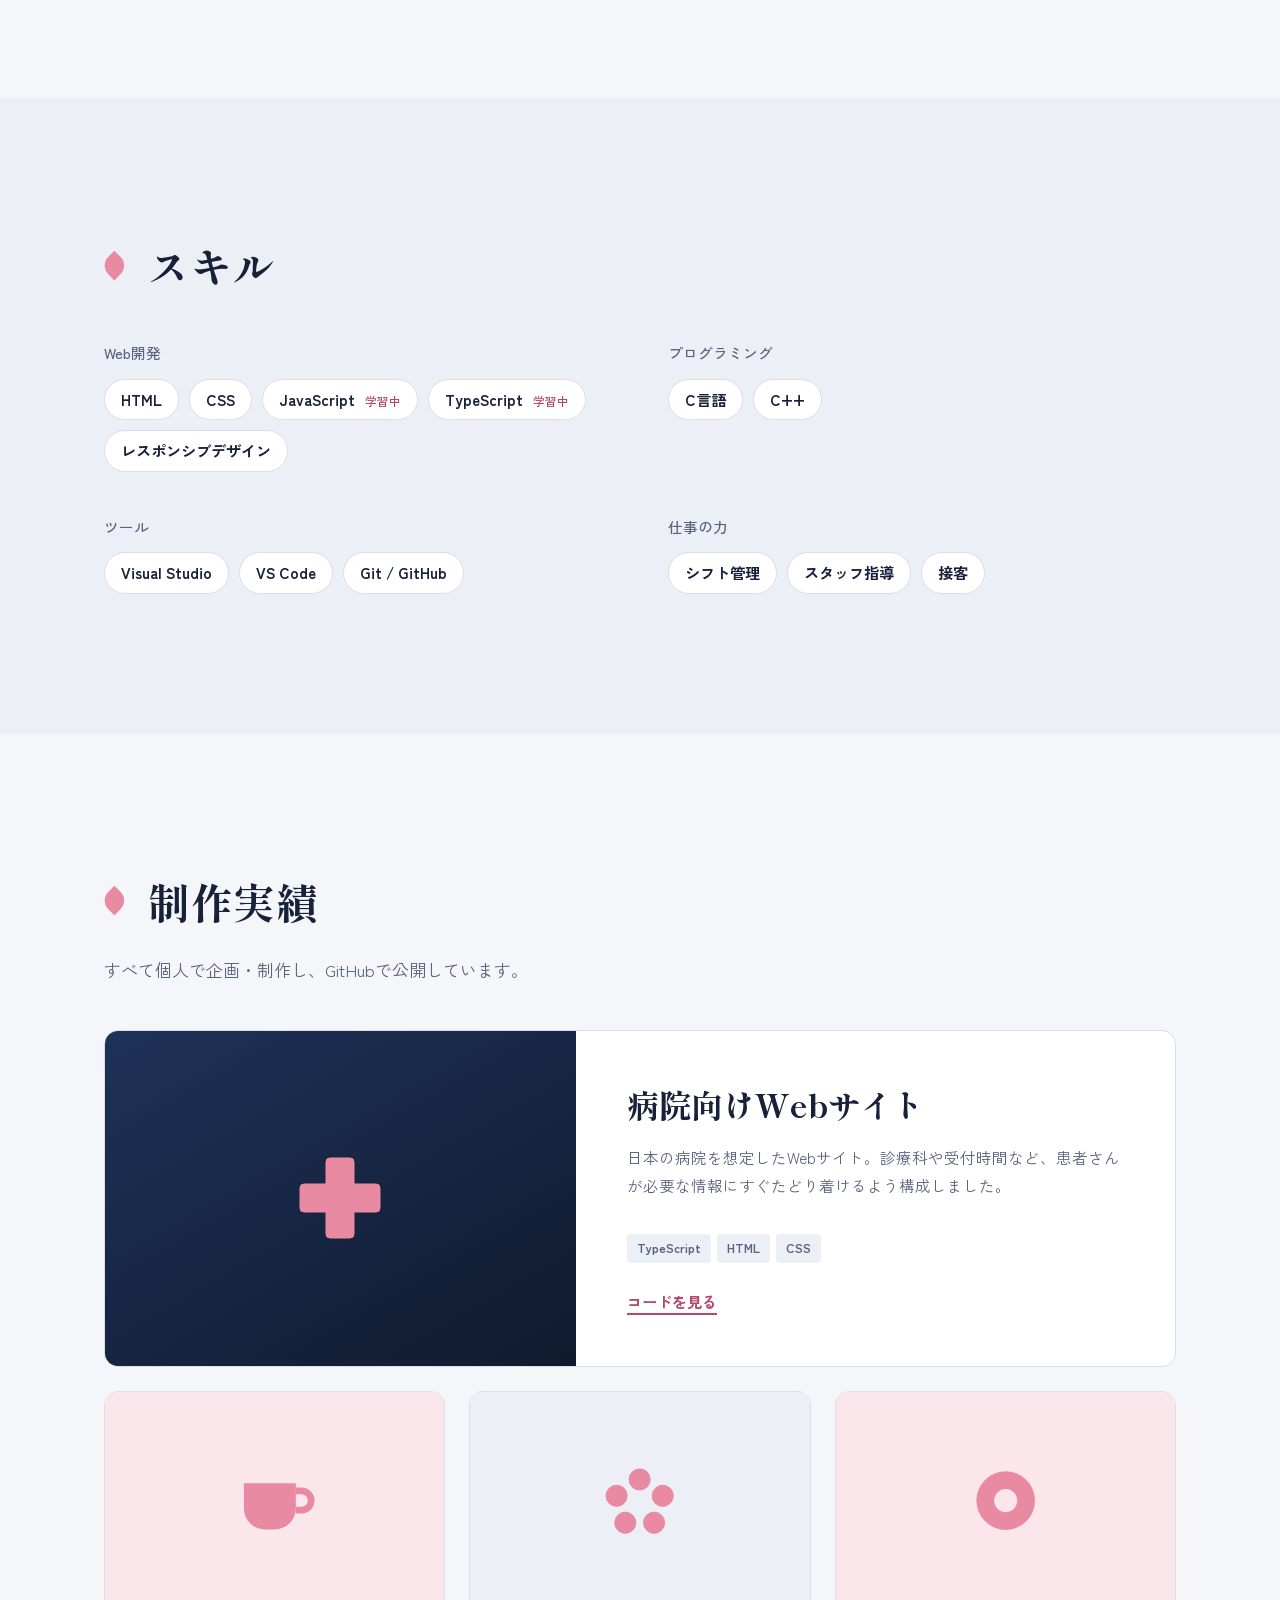
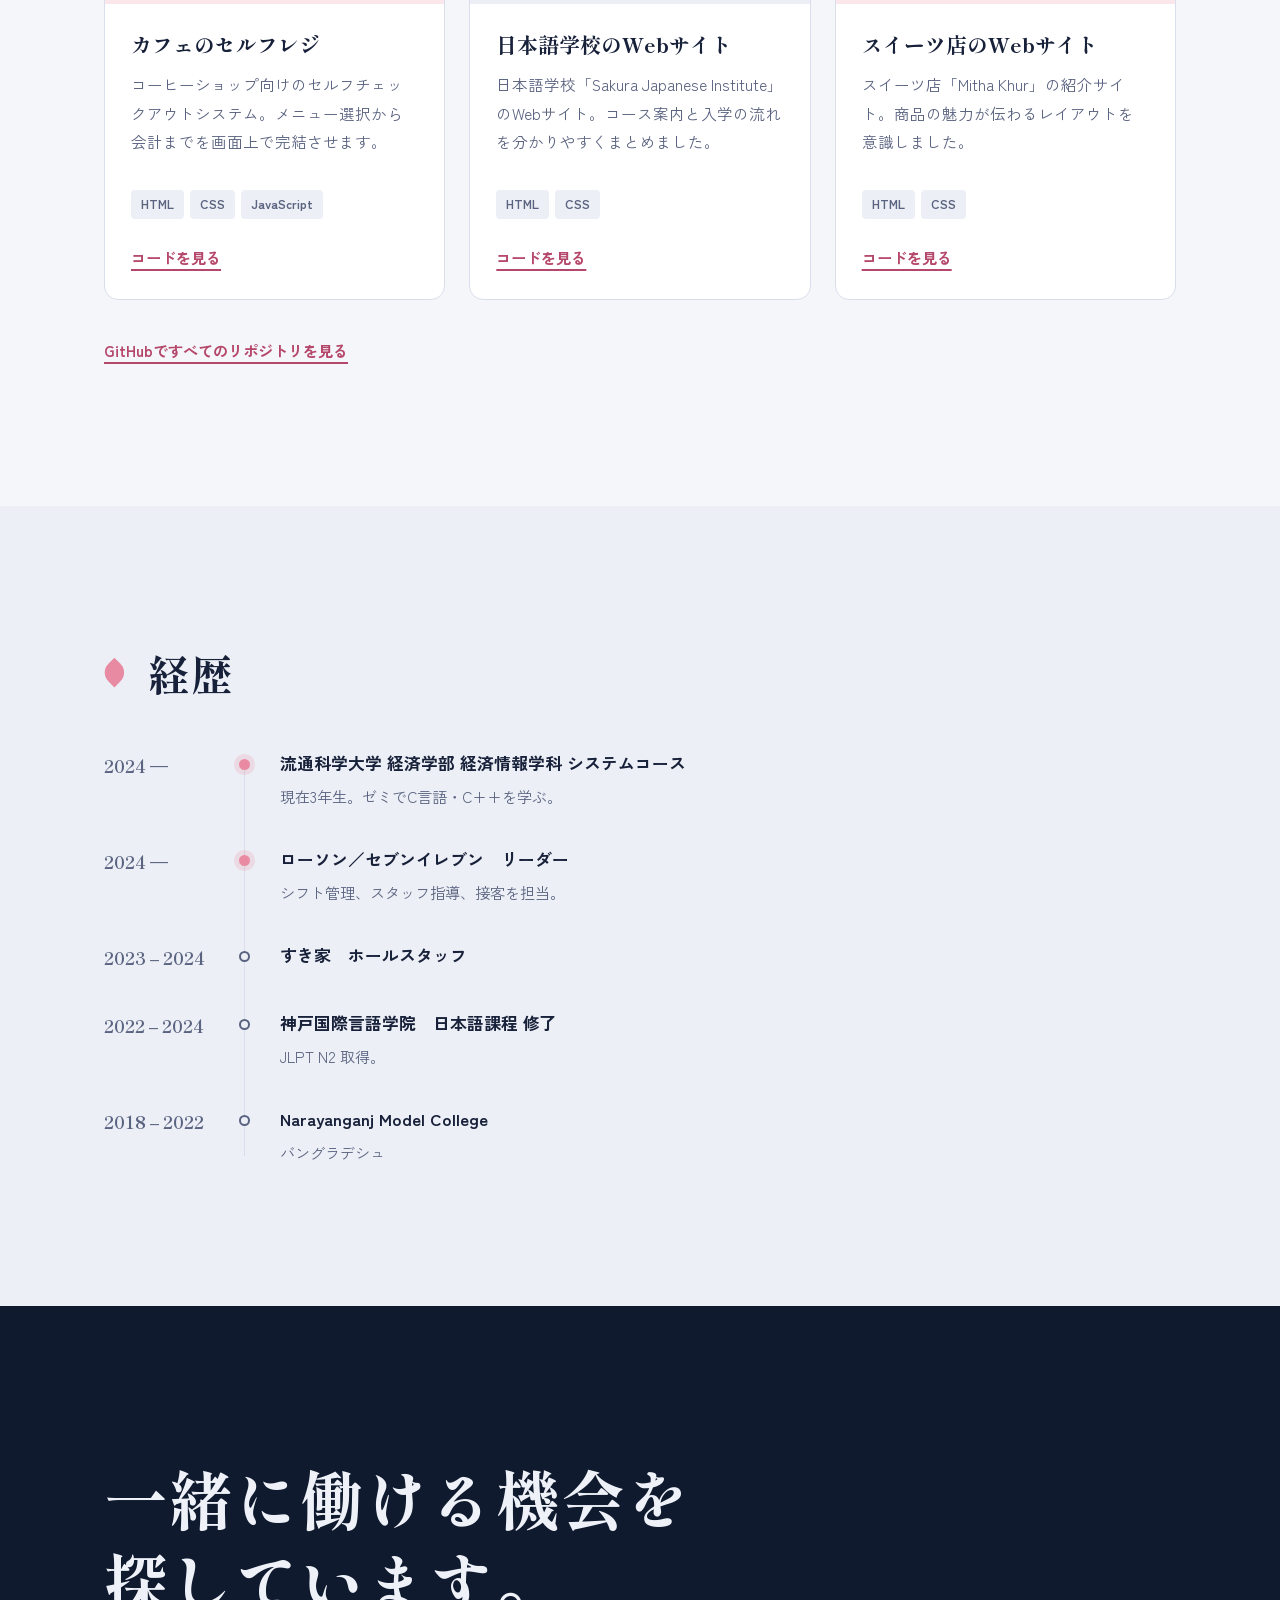
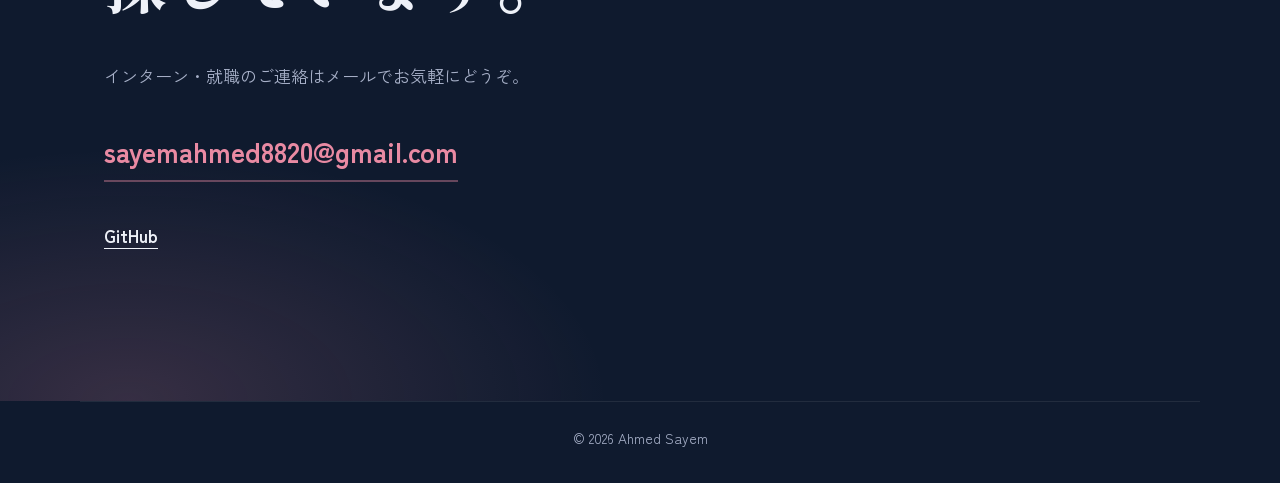
==== commit 769f0e43: "Add files via upload" ====
--- a/index.html
+++ b/index.html
@@ -1,349 +1,417 @@
 <!DOCTYPE html>
 <html lang="ja" data-lang="ja">
+
 <head>
-  <meta charset="UTF-8">
-  <meta name="viewport" content="width=device-width, initial-scale=1.0">
-  <title>アハメド サエム | Ahmed Sayem — Portfolio</title>
-  <meta name="description" content="流通科学大学 経済情報学科 システムコース3年。Web開発とC/C++を学ぶ、IT分野志望のアハメド サエムのポートフォリオ。">
-
-  <!-- フォント (Fonts) -->
-  <link rel="preconnect" href="https://fonts.googleapis.com">
-  <link rel="preconnect" href="https://fonts.gstatic.com" crossorigin>
-  <link href="https://fonts.googleapis.com/css2?family=Shippori+Mincho:wght@500;700;800&family=Zen+Kaku+Gothic+New:wght@400;500;700&display=swap" rel="stylesheet">
-
-  <link rel="stylesheet" href="style.css">
-
-  <!-- ページを開く前にテーマを決める (avoid a flash of the wrong theme) -->
-  <script>
-    try {
-      const t = localStorage.getItem('theme');
-      if (t) document.documentElement.dataset.theme = t;
-      const l = localStorage.getItem('lang');
-      if (l) { document.documentElement.dataset.lang = l; document.documentElement.lang = l; }
-    } catch (e) {}
-  </script>
+    <meta charset="UTF-8">
+    <meta name="viewport" content="width=device-width, initial-scale=1.0">
+    <title>アハメド サエム | Ahmed Sayem — Portfolio</title>
+    <meta name="description" content="流通科学大学 経済情報学科 システムコース3年。Web開発とC/C++を学ぶ、IT分野志望のアハメド サエムのポートフォリオ。">
+
+    <!-- フォント (Fonts) -->
+    <link rel="preconnect" href="https://fonts.googleapis.com">
+    <link rel="preconnect" href="https://fonts.gstatic.com" crossorigin>
+    <link
+        href="https://fonts.googleapis.com/css2?family=Shippori+Mincho:wght@500;700;800&family=Zen+Kaku+Gothic+New:wght@400;500;700&display=swap"
+        rel="stylesheet">
+
+    <link rel="stylesheet" href="style.css">
+
+    <!-- ページを開く前にテーマを決める (avoid a flash of the wrong theme) -->
+    <script>
+        try {
+            const t = localStorage.getItem('theme');
+            if (t) document.documentElement.dataset.theme = t;
+            const l = localStorage.getItem('lang');
+            if (l) { document.documentElement.dataset.lang = l; document.documentElement.lang = l; }
+        } catch (e) { }
+    </script>
 </head>
+
 <body>
 
-  <a class="skip" href="#main">
-    <span lang="ja">本文へ移動</span><span lang="en">Skip to content</span>
-  </a>
-
-  <!-- ===================== ナビゲーション / NAVIGATION ===================== -->
-  <header class="nav" id="nav">
-    <a class="nav__logo" href="#top" aria-label="Home">
-      <span class="nav__mark">サ</span>
-      <span class="nav__name">Ahmed Sayem</span>
+    <a class="skip" href="#main">
+        <span lang="ja">本文へ移動</span><span lang="en">Skip to content</span>
     </a>
 
-    <nav class="nav__links" id="navLinks" aria-label="Main">
-      <a href="#about"><span lang="ja">自己紹介</span><span lang="en">About</span></a>
-      <a href="#skills"><span lang="ja">スキル</span><span lang="en">Skills</span></a>
-      <a href="#work"><span lang="ja">制作実績</span><span lang="en">Work</span></a>
-      <a href="#history"><span lang="ja">経歴</span><span lang="en">History</span></a>
-      <a href="#contact"><span lang="ja">連絡先</span><span lang="en">Contact</span></a>
-    </nav>
-
-    <div class="nav__tools">
-      <button class="tool" id="langBtn" type="button" aria-label="Switch language">
-        <span lang="ja">EN</span><span lang="en">日本語</span>
-      </button>
-      <button class="tool" id="themeBtn" type="button" aria-label="Toggle dark mode">
-        <svg class="i-moon" viewBox="0 0 24 24" aria-hidden="true"><path d="M21 12.8A9 9 0 1 1 11.2 3a7 7 0 0 0 9.8 9.8z"/></svg>
-        <svg class="i-sun" viewBox="0 0 24 24" aria-hidden="true"><circle cx="12" cy="12" r="4.5"/><path d="M12 1.5v3M12 19.5v3M4.2 4.2l2.1 2.1M17.7 17.7l2.1 2.1M1.5 12h3M19.5 12h3M4.2 19.8l2.1-2.1M17.7 6.3l2.1-2.1"/></svg>
-      </button>
-      <button class="tool nav__menu" id="menuBtn" type="button" aria-label="Open menu" aria-expanded="false" aria-controls="navLinks">
-        <span></span><span></span>
-      </button>
-    </div>
-  </header>
-
-  <main id="main">
-
-    <!-- ===================== ヒーロー / HERO ===================== -->
-    <section class="hero" id="top">
-      <canvas class="hero__petals" id="petals" aria-hidden="true"></canvas>
-
-      <div class="hero__inner">
-        <h1 class="hero__tate" aria-label="アハメド サエム">
-          <span>アハメド</span><span>サエム</span>
-        </h1>
-
-        <div class="hero__body">
-          <p class="hero__latin">Ahmed Sayem</p>
-          <p class="hero__role">
-            <span lang="ja">Web開発を学ぶ、IT分野志望の大学3年生</span>
-            <span lang="en">University student building for the web, heading into IT</span>
-          </p>
-          <p class="hero__lead">
-            <span lang="ja">バングラデシュから日本へ。流通科学大学でC言語・C++を学びながら、HTML・CSS・JavaScriptで実際に使えるWebサイトを作っています。</span>
-            <span lang="en">From Bangladesh to Kobe. I study C and C++ at the University of Marketing and Distribution Sciences, and build real websites with HTML, CSS and JavaScript.</span>
-          </p>
-
-          <div class="hero__actions">
-            <a class="btn btn--primary" href="assets/cv/cv.pdf" download>
-              <span lang="ja">履歴書をダウンロード</span><span lang="en">Download CV</span>
-            </a>
-            <a class="btn btn--ghost" href="#work">
-              <span lang="ja">制作実績を見る</span><span lang="en">See my work</span>
-            </a>
-          </div>
+    <!-- ===================== ナビゲーション / NAVIGATION ===================== -->
+    <header class="nav" id="nav">
+        <a class="nav__logo" href="#top" aria-label="Home">
+            <span class="nav__mark">サ</span>
+            <span class="nav__name">Ahmed Sayem</span>
+        </a>
+
+        <nav class="nav__links" id="navLinks" aria-label="Main">
+            <a href="#about"><span lang="ja">自己紹介</span><span lang="en">About</span></a>
+            <a href="#skills"><span lang="ja">スキル</span><span lang="en">Skills</span></a>
+            <a href="#work"><span lang="ja">制作実績</span><span lang="en">Work</span></a>
+            <a href="#history"><span lang="ja">経歴</span><span lang="en">History</span></a>
+            <a href="#contact"><span lang="ja">連絡先</span><span lang="en">Contact</span></a>
+        </nav>
+
+        <div class="nav__tools">
+            <button class="tool" id="langBtn" type="button" aria-label="Switch language">
+                <span lang="ja">EN</span><span lang="en">日本語</span>
+            </button>
+            <button class="tool" id="themeBtn" type="button" aria-label="Toggle dark mode">
+                <svg class="i-moon" viewBox="0 0 24 24" aria-hidden="true">
+                    <path d="M21 12.8A9 9 0 1 1 11.2 3a7 7 0 0 0 9.8 9.8z" />
+                </svg>
+                <svg class="i-sun" viewBox="0 0 24 24" aria-hidden="true">
+                    <circle cx="12" cy="12" r="4.5" />
+                    <path
+                        d="M12 1.5v3M12 19.5v3M4.2 4.2l2.1 2.1M17.7 17.7l2.1 2.1M1.5 12h3M19.5 12h3M4.2 19.8l2.1-2.1M17.7 6.3l2.1-2.1" />
+                </svg>
+            </button>
+            <button class="tool nav__menu" id="menuBtn" type="button" aria-label="Open menu" aria-expanded="false"
+                aria-controls="navLinks">
+                <span></span><span></span>
+            </button>
         </div>
-      </div>
-    </section>
-
-    <!-- ===================== 自己紹介 / ABOUT ===================== -->
-    <section class="section" id="about">
-      <div class="wrap about">
-        <figure class="about__photo">
-          <!-- 写真: assets/images/profile.jpg に置いてください -->
-          <img src="assets/images/profile.jpg" alt="Ahmed Sayem" width="480" height="600"
-               onerror="this.remove()">
-          <span class="about__initials" aria-hidden="true">AS</span>
-        </figure>
-
-        <div class="about__text">
-          <h2 class="h2">
-            <span lang="ja">自己紹介</span><span lang="en">About me</span>
-          </h2>
-
-          <div lang="ja">
-            <p>流通科学大学 経済学部 経済情報学科 システムコースの3年生です。ゼミではVisual Studioを使ったC言語・C++のプログラミングを学び、Web開発（HTML・CSS・JavaScript）は独学で続けています。</p>
-            <p>神戸国際言語学院で2年間日本語を学び、JLPT N2を取得しました。現在はコンビニでリーダーとして、シフト管理やスタッフ指導も担当しています。</p>
-            <p>プログラミングの基礎、日本語力、そしてチームをまとめる責任感を活かして、IT分野で貢献したいと考えています。</p>
-          </div>
-          <div lang="en">
-            <p>I’m a third-year student in the Systems Course of the Department of Economic Informatics at the University of Marketing and Distribution Sciences. In my seminar I program in C and C++ with Visual Studio, and I teach myself web development on the side.</p>
-            <p>I studied Japanese for two years at Kobe International Language School and passed JLPT N2. I now work as a shift leader at a convenience store, handling scheduling and training new staff.</p>
-            <p>I want to bring my programming foundation, my Japanese, and the responsibility I’ve learned as a leader to a team in IT.</p>
-          </div>
-
-          <dl class="facts">
-            <div>
-              <dt><span lang="ja">日本語</span><span lang="en">Japanese</span></dt>
-              <dd>JLPT N2</dd>
-            </div>
-            <div>
-              <dt><span lang="ja">英語</span><span lang="en">English</span></dt>
-              <dd>TOEIC 620</dd>
-            </div>
-            <div>
-              <dt><span lang="ja">母語</span><span lang="en">Native</span></dt>
-              <dd><span lang="ja">ベンガル語</span><span lang="en">Bengali</span></dd>
-            </div>
-            <div>
-              <dt><span lang="ja">拠点</span><span lang="en">Based in</span></dt>
-              <dd><span lang="ja">兵庫県</span><span lang="en">Hyogo, Japan</span></dd>
-            </div>
-          </dl>
-        </div>
-      </div>
-    </section>
-
-    <!-- ===================== スキル / SKILLS ===================== -->
-    <section class="section section--tint" id="skills">
-      <div class="wrap">
-        <h2 class="h2"><span lang="ja">スキル</span><span lang="en">Skills</span></h2>
-
-        <div class="skills">
-          <div class="skills__group">
-            <h3 class="h3"><span lang="ja">Web開発</span><span lang="en">Web</span></h3>
-            <ul class="chips">
-              <li>HTML</li>
-              <li>CSS</li>
-              <li>JavaScript <small lang="ja">学習中</small><small lang="en">learning</small></li>
-              <li>TypeScript <small lang="ja">学習中</small><small lang="en">learning</small></li>
-              <li><span lang="ja">レスポンシブデザイン</span><span lang="en">Responsive design</span></li>
-            </ul>
-          </div>
-
-          <div class="skills__group">
-            <h3 class="h3"><span lang="ja">プログラミング</span><span lang="en">Programming</span></h3>
-            <ul class="chips">
-              <li><span lang="ja">C言語</span><span lang="en">C</span></li>
-              <li>C++</li>
-            </ul>
-          </div>
-
-          <div class="skills__group">
-            <h3 class="h3"><span lang="ja">ツール</span><span lang="en">Tools</span></h3>
-            <ul class="chips">
-              <li>Visual Studio</li>
-              <li>VS Code</li>
-              <li>Git / GitHub</li>
-            </ul>
-          </div>
-
-          <div class="skills__group">
-            <h3 class="h3"><span lang="ja">仕事の力</span><span lang="en">At work</span></h3>
-            <ul class="chips">
-              <li><span lang="ja">シフト管理</span><span lang="en">Shift scheduling</span></li>
-              <li><span lang="ja">スタッフ指導</span><span lang="en">Training staff</span></li>
-              <li><span lang="ja">接客</span><span lang="en">Customer service</span></li>
-            </ul>
-          </div>
-        </div>
-      </div>
-    </section>
-
-    <!-- ===================== 制作実績 / WORK ===================== -->
-    <section class="section" id="work">
-      <div class="wrap">
-        <h2 class="h2"><span lang="ja">制作実績</span><span lang="en">Selected work</span></h2>
-        <p class="section__intro">
-          <span lang="ja">すべて個人で企画・制作し、GitHubで公開しています。</span>
-          <span lang="en">Each one planned, built and published on GitHub by me.</span>
-        </p>
-
-        <div class="work">
-
-          <!-- 一番の作品 (Featured project) -->
-          <article class="project project--feature">
-            <div class="project__art project__art--hospital" aria-hidden="true">
-              <svg viewBox="0 0 120 120"><rect x="46" y="20" width="28" height="80" rx="4"/><rect x="20" y="46" width="80" height="28" rx="4"/></svg>
-            </div>
-            <div class="project__body">
-              <h3 class="project__title"><span lang="ja">病院向けWebサイト</span><span lang="en">Hospital website</span></h3>
-              <p lang="ja">日本の病院を想定したWebサイト。診療科や受付時間など、患者さんが必要な情報にすぐたどり着けるよう構成しました。</p>
-              <p lang="en">A website for a Japanese hospital, organised so patients reach departments and visiting hours quickly.</p>
-              <ul class="tags"><li>TypeScript</li><li>HTML</li><li>CSS</li></ul>
-              <div class="project__links">
-                <a href="https://github.com/sayemahmed8820-bot/hospital-jp" target="_blank" rel="noopener">
-                  <span lang="ja">コードを見る</span><span lang="en">View code</span>
+    </header>
+
+    <main id="main">
+
+        <!-- ===================== ヒーロー / HERO ===================== -->
+        <section class="hero" id="top">
+            <canvas class="hero__petals" id="petals" aria-hidden="true"></canvas>
+
+            <div class="hero__inner">
+                <h1 class="hero__tate" aria-label="アハメド サエム">
+                    <span>アハメド</span><span>サエム</span>
+                </h1>
+
+                <div class="hero__body">
+                    <p class="hero__latin">Ahmed Sayem</p>
+                    <p class="hero__role">
+                        <span lang="ja">Web開発を学ぶ、IT分野志望の大学3年生</span>
+                        <span lang="en">University student building for the web, heading into IT</span>
+                    </p>
+                    <p class="hero__lead">
+                        <span
+                            lang="ja">バングラデシュから日本へ。流通科学大学でC言語・C++を学びながら、HTML・CSS・JavaScriptで実際に使えるWebサイトを作っています。</span>
+                        <span lang="en">From Bangladesh to Kobe. I study C and C++ at the University of Marketing and
+                            Distribution Sciences, and build real websites with HTML, CSS and JavaScript.</span>
+                    </p>
+
+                    <div class="hero__actions">
+                        <a class="btn btn--primary" href="assets/cv/Ahmed_Sayem_%E5%B1%A5%E6%AD%B4.docx" download>
+                            <span lang="ja">履歴書をダウンロード</span><span lang="en">Download CV</span>
+                        </a>
+                        <a class="btn btn--ghost" href="#work">
+                            <span lang="ja">制作実績を見る</span><span lang="en">See my work</span>
+                        </a>
+                    </div>
+                </div>
+            </div>
+        </section>
+
+        <!-- ===================== 自己紹介 / ABOUT ===================== -->
+        <section class="section" id="about">
+            <div class="wrap about">
+                <figure class="about__photo">
+                    <!-- 写真: assets/images/profile.jpg に置いてください -->
+                    <img src="assets/images/WhatsApp%20Image%202026-10-02%20at%2003.20.18%20(1).jpeg" alt="Ahmed Sayem" width="480" height="600"
+                        onerror="this.remove()">
+                    <span class="about__initials" aria-hidden="true">AS</span>
+                </figure>
+
+                <div class="about__text">
+                    <h2 class="h2">
+                        <span lang="ja">自己紹介</span><span lang="en">About me</span>
+                    </h2>
+
+                    <div lang="ja">
+                        <p>流通科学大学 経済学部 経済情報学科 システムコースの3年生です。ゼミではVisual
+                            Studioを使ったC言語・C++のプログラミングを学び、Web開発（HTML・CSS・JavaScript）は独学で続けています。</p>
+                        <p>神戸国際言語学院で2年間日本語を学び、JLPT N2を取得しました。現在はコンビニでリーダーとして、シフト管理やスタッフ指導も担当しています。</p>
+                        <p>プログラミングの基礎、日本語力、そしてチームをまとめる責任感を活かして、IT分野で貢献したいと考えています。</p>
+                    </div>
+                    <div lang="en">
+                        <p>I’m a third-year student in the Systems Course of the Department of Economic Informatics at
+                            the University of Marketing and Distribution Sciences. In my seminar I program in C and C++
+                            with Visual Studio, and I teach myself web development on the side.</p>
+                        <p>I studied Japanese for two years at Kobe International Language School and passed JLPT N2. I
+                            now work as a shift leader at a convenience store, handling scheduling and training new
+                            staff.</p>
+                        <p>I want to bring my programming foundation, my Japanese, and the responsibility I’ve learned
+                            as a leader to a team in IT.</p>
+                    </div>
+
+                    <dl class="facts">
+                        <div>
+                            <dt><span lang="ja">日本語</span><span lang="en">Japanese</span></dt>
+                            <dd>JLPT N2</dd>
+                        </div>
+                        <div>
+                            <dt><span lang="ja">英語</span><span lang="en">English</span></dt>
+                            <dd>TOEIC 620</dd>
+                        </div>
+                        <div>
+                            <dt><span lang="ja">母語</span><span lang="en">Native</span></dt>
+                            <dd><span lang="ja">ベンガル語</span><span lang="en">Bengali</span></dd>
+                        </div>
+                        <div>
+                            <dt><span lang="ja">拠点</span><span lang="en">Based in</span></dt>
+                            <dd><span lang="ja">兵庫県</span><span lang="en">Hyogo, Japan</span></dd>
+                        </div>
+                    </dl>
+                </div>
+            </div>
+        </section>
+
+        <!-- ===================== スキル / SKILLS ===================== -->
+        <section class="section section--tint" id="skills">
+            <div class="wrap">
+                <h2 class="h2"><span lang="ja">スキル</span><span lang="en">Skills</span></h2>
+
+                <div class="skills">
+                    <div class="skills__group">
+                        <h3 class="h3"><span lang="ja">Web開発</span><span lang="en">Web</span></h3>
+                        <ul class="chips">
+                            <li>HTML</li>
+                            <li>CSS</li>
+                            <li>JavaScript <small lang="ja">学習中</small><small lang="en">learning</small></li>
+                            <li>TypeScript <small lang="ja">学習中</small><small lang="en">learning</small></li>
+                            <li><span lang="ja">レスポンシブデザイン</span><span lang="en">Responsive design</span></li>
+                        </ul>
+                    </div>
+
+                    <div class="skills__group">
+                        <h3 class="h3"><span lang="ja">プログラミング</span><span lang="en">Programming</span></h3>
+                        <ul class="chips">
+                            <li><span lang="ja">C言語</span><span lang="en">C</span></li>
+                            <li>C++</li>
+                        </ul>
+                    </div>
+
+                    <div class="skills__group">
+                        <h3 class="h3"><span lang="ja">ツール</span><span lang="en">Tools</span></h3>
+                        <ul class="chips">
+                            <li>Visual Studio</li>
+                            <li>VS Code</li>
+                            <li>Git / GitHub</li>
+                        </ul>
+                    </div>
+
+                    <div class="skills__group">
+                        <h3 class="h3"><span lang="ja">仕事の力</span><span lang="en">At work</span></h3>
+                        <ul class="chips">
+                            <li><span lang="ja">シフト管理</span><span lang="en">Shift scheduling</span></li>
+                            <li><span lang="ja">スタッフ指導</span><span lang="en">Training staff</span></li>
+                            <li><span lang="ja">接客</span><span lang="en">Customer service</span></li>
+                        </ul>
+                    </div>
+                </div>
+            </div>
+        </section>
+
+        <!-- ===================== 制作実績 / WORK ===================== -->
+        <section class="section" id="work">
+            <div class="wrap">
+                <h2 class="h2"><span lang="ja">制作実績</span><span lang="en">Selected work</span></h2>
+                <p class="section__intro">
+                    <span lang="ja">すべて個人で企画・制作し、GitHubで公開しています。</span>
+                    <span lang="en">Each one planned, built and published on GitHub by me.</span>
+                </p>
+
+                <div class="work">
+
+                    <!-- 一番の作品 (Featured project) -->
+                    <article class="project project--feature">
+                        <div class="project__art project__art--hospital" aria-hidden="true">
+                            <svg viewBox="0 0 120 120">
+                                <rect x="46" y="20" width="28" height="80" rx="4" />
+                                <rect x="20" y="46" width="80" height="28" rx="4" />
+                            </svg>
+                        </div>
+                        <div class="project__body">
+                            <h3 class="project__title"><span lang="ja">病院向けWebサイト</span><span lang="en">Hospital
+                                    website</span></h3>
+                            <p lang="ja">日本の病院を想定したWebサイト。診療科や受付時間など、患者さんが必要な情報にすぐたどり着けるよう構成しました。</p>
+                            <p lang="en">A website for a Japanese hospital, organised so patients reach departments and
+                                visiting hours quickly.</p>
+                            <ul class="tags">
+                                <li>TypeScript</li>
+                                <li>HTML</li>
+                                <li>CSS</li>
+                            </ul>
+                            <div class="project__links">
+                                <a href="https://github.com/sayemahmed-jp/hospital-jp" target="_blank"
+                                    rel="noopener">
+                                    <span lang="ja">コードを見る</span><span lang="en">View code</span>
+                                </a>
+                                <!-- 公開URLがあれば: <a href="https://...">デモ</a> -->
+                            </div>
+                        </div>
+                    </article>
+
+                    <article class="project">
+                        <div class="project__art project__art--cafe" aria-hidden="true">
+                            <svg viewBox="0 0 120 120">
+                                <path d="M28 44h54v26a22 22 0 0 1-22 22H50a22 22 0 0 1-22-22z" />
+                                <path d="M82 52h6a10 10 0 0 1 0 20h-6" fill="none" stroke-width="7" />
+                            </svg>
+                        </div>
+                        <div class="project__body">
+                            <h3 class="project__title"><span lang="ja">カフェのセルフレジ</span><span lang="en">Café
+                                    self-checkout</span></h3>
+                            <p lang="ja">コーヒーショップ向けのセルフチェックアウトシステム。メニュー選択から会計までを画面上で完結させます。</p>
+                            <p lang="en">A self-checkout system for a coffee shop, from choosing a drink to paying, all
+                                on screen.</p>
+                            <ul class="tags">
+                                <li>HTML</li>
+                                <li>CSS</li>
+                                <li>JavaScript</li>
+                            </ul>
+                            <div class="project__links">
+                                <a href="https://github.com/sayemahmed-jp/my-cafe" target="_blank" rel="noopener">
+                                    <span lang="ja">コードを見る</span><span lang="en">View code</span>
+                                </a>
+                            </div>
+                        </div>
+                    </article>
+
+                    <article class="project">
+                        <div class="project__art project__art--school" aria-hidden="true">
+                            <svg viewBox="0 0 120 120">
+                                <circle cx="60" cy="40" r="11" />
+                                <circle cx="84" cy="57" r="11" />
+                                <circle cx="75" cy="85" r="11" />
+                                <circle cx="45" cy="85" r="11" />
+                                <circle cx="36" cy="57" r="11" />
+                            </svg>
+                        </div>
+                        <div class="project__body">
+                            <h3 class="project__title"><span lang="ja">日本語学校のWebサイト</span><span lang="en">Japanese
+                                    school website</span></h3>
+                            <p lang="ja">日本語学校「Sakura Japanese Institute」のWebサイト。コース案内と入学の流れを分かりやすくまとめました。</p>
+                            <p lang="en">A site for “Sakura Japanese Institute”, laying out its courses and how to
+                                enrol.</p>
+                            <ul class="tags">
+                                <li>HTML</li>
+                                <li>CSS</li>
+                            </ul>
+                            <div class="project__links">
+                                <a href="https://github.com/sayemahmed-jp/sakura-japanese-institute"
+                                    target="_blank" rel="noopener">
+                                    <span lang="ja">コードを見る</span><span lang="en">View code</span>
+                                </a>
+                            </div>
+                        </div>
+                    </article>
+
+                    <article class="project">
+                        <div class="project__art project__art--sweets" aria-hidden="true">
+                            <svg viewBox="0 0 120 120">
+                                <circle cx="60" cy="62" r="30" />
+                                <circle cx="60" cy="62" r="12" class="hole" />
+                            </svg>
+                        </div>
+                        <div class="project__body">
+                            <h3 class="project__title"><span lang="ja">スイーツ店のWebサイト</span><span lang="en">Sweet shop
+                                    website</span></h3>
+                            <p lang="ja">スイーツ店「Mitha Khur」の紹介サイト。商品の魅力が伝わるレイアウトを意識しました。</p>
+                            <p lang="en">A site for the sweet shop “Mitha Khur”, designed to make the products look
+                                their best.</p>
+                            <ul class="tags">
+                                <li>HTML</li>
+                                <li>CSS</li>
+                            </ul>
+                            <div class="project__links">
+                                <a href="https://github.com/sayemahmed-jp/mitha-khur-website" target="_blank"
+                                    rel="noopener">
+                                    <span lang="ja">コードを見る</span><span lang="en">View code</span>
+                                </a>
+                            </div>
+                        </div>
+                    </article>
+
+                </div>
+
+                <a class="more" href="https://github.com/sayemahmed-jp?tab=repositories" target="_blank"
+                    rel="noopener">
+                    <span lang="ja">GitHubですべてのリポジトリを見る</span><span lang="en">All repositories on GitHub</span>
                 </a>
-                <!-- 公開URLがあれば: <a href="https://...">デモ</a> -->
-              </div>
-            </div>
-          </article>
-
-          <article class="project">
-            <div class="project__art project__art--cafe" aria-hidden="true">
-              <svg viewBox="0 0 120 120"><path d="M28 44h54v26a22 22 0 0 1-22 22H50a22 22 0 0 1-22-22z"/><path d="M82 52h6a10 10 0 0 1 0 20h-6" fill="none" stroke-width="7"/></svg>
-            </div>
-            <div class="project__body">
-              <h3 class="project__title"><span lang="ja">カフェのセルフレジ</span><span lang="en">Café self-checkout</span></h3>
-              <p lang="ja">コーヒーショップ向けのセルフチェックアウトシステム。メニュー選択から会計までを画面上で完結させます。</p>
-              <p lang="en">A self-checkout system for a coffee shop, from choosing a drink to paying, all on screen.</p>
-              <ul class="tags"><li>HTML</li><li>CSS</li><li>JavaScript</li></ul>
-              <div class="project__links">
-                <a href="https://github.com/sayemahmed8820-bot/my-cafe" target="_blank" rel="noopener">
-                  <span lang="ja">コードを見る</span><span lang="en">View code</span>
-                </a>
-              </div>
-            </div>
-          </article>
-
-          <article class="project">
-            <div class="project__art project__art--school" aria-hidden="true">
-              <svg viewBox="0 0 120 120"><circle cx="60" cy="40" r="11"/><circle cx="84" cy="57" r="11"/><circle cx="75" cy="85" r="11"/><circle cx="45" cy="85" r="11"/><circle cx="36" cy="57" r="11"/></svg>
-            </div>
-            <div class="project__body">
-              <h3 class="project__title"><span lang="ja">日本語学校のWebサイト</span><span lang="en">Japanese school website</span></h3>
-              <p lang="ja">日本語学校「Sakura Japanese Institute」のWebサイト。コース案内と入学の流れを分かりやすくまとめました。</p>
-              <p lang="en">A site for “Sakura Japanese Institute”, laying out its courses and how to enrol.</p>
-              <ul class="tags"><li>HTML</li><li>CSS</li></ul>
-              <div class="project__links">
-                <a href="https://github.com/sayemahmed8820-bot/sakura-japanese-institute" target="_blank" rel="noopener">
-                  <span lang="ja">コードを見る</span><span lang="en">View code</span>
-                </a>
-              </div>
-            </div>
-          </article>
-
-          <article class="project">
-            <div class="project__art project__art--sweets" aria-hidden="true">
-              <svg viewBox="0 0 120 120"><circle cx="60" cy="62" r="30"/><circle cx="60" cy="62" r="12" class="hole"/></svg>
-            </div>
-            <div class="project__body">
-              <h3 class="project__title"><span lang="ja">スイーツ店のWebサイト</span><span lang="en">Sweet shop website</span></h3>
-              <p lang="ja">スイーツ店「Mitha Khur」の紹介サイト。商品の魅力が伝わるレイアウトを意識しました。</p>
-              <p lang="en">A site for the sweet shop “Mitha Khur”, designed to make the products look their best.</p>
-              <ul class="tags"><li>HTML</li><li>CSS</li></ul>
-              <div class="project__links">
-                <a href="https://github.com/sayemahmed8820-bot/mitha-khur-website" target="_blank" rel="noopener">
-                  <span lang="ja">コードを見る</span><span lang="en">View code</span>
-                </a>
-              </div>
-            </div>
-          </article>
-
-        </div>
-
-        <a class="more" href="https://github.com/sayemahmed8820-bot?tab=repositories" target="_blank" rel="noopener">
-          <span lang="ja">GitHubですべてのリポジトリを見る</span><span lang="en">All repositories on GitHub</span>
-        </a>
-      </div>
-    </section>
-
-    <!-- ===================== 経歴 / HISTORY ===================== -->
-    <section class="section section--tint" id="history">
-      <div class="wrap">
-        <h2 class="h2"><span lang="ja">経歴</span><span lang="en">History</span></h2>
-
-        <ol class="timeline">
-          <li class="timeline__item timeline__item--now">
-            <time>2024 —</time>
-            <div>
-              <h3 class="h3"><span lang="ja">流通科学大学 経済学部 経済情報学科 システムコース</span><span lang="en">University of Marketing and Distribution Sciences — Economic Informatics, Systems Course</span></h3>
-              <p><span lang="ja">現在3年生。ゼミでC言語・C++を学ぶ。</span><span lang="en">Third year now. C and C++ in my seminar.</span></p>
-            </div>
-          </li>
-          <li class="timeline__item timeline__item--now">
-            <time>2024 —</time>
-            <div>
-              <h3 class="h3"><span lang="ja">ローソン／セブンイレブン　リーダー</span><span lang="en">Lawson / 7-Eleven — Shift leader</span></h3>
-              <p><span lang="ja">シフト管理、スタッフ指導、接客を担当。</span><span lang="en">Scheduling, training staff, serving customers.</span></p>
-            </div>
-          </li>
-          <li class="timeline__item">
-            <time>2023 – 2024</time>
-            <div>
-              <h3 class="h3"><span lang="ja">すき家　ホールスタッフ</span><span lang="en">Sukiya — Floor staff</span></h3>
-            </div>
-          </li>
-          <li class="timeline__item">
-            <time>2022 – 2024</time>
-            <div>
-              <h3 class="h3"><span lang="ja">神戸国際言語学院　日本語課程 修了</span><span lang="en">Kobe International Language School — Japanese course</span></h3>
-              <p><span lang="ja">JLPT N2 取得。</span><span lang="en">Passed JLPT N2.</span></p>
-            </div>
-          </li>
-          <li class="timeline__item">
-            <time>2018 – 2022</time>
-            <div>
-              <h3 class="h3">Narayanganj Model College</h3>
-              <p><span lang="ja">バングラデシュ</span><span lang="en">Bangladesh</span></p>
-            </div>
-          </li>
-        </ol>
-      </div>
-    </section>
-
-    <!-- ===================== 連絡先 / CONTACT ===================== -->
-    <section class="contact" id="contact">
-      <div class="wrap contact__inner">
-        <h2 class="contact__title">
-          <span lang="ja">一緒に働ける機会を<br>探しています。</span>
-          <span lang="en">I’m looking for<br>a team to join.</span>
-        </h2>
-        <p class="contact__text">
-          <span lang="ja">インターン・就職のご連絡はメールでお気軽にどうぞ。</span>
-          <span lang="en">For internships or full-time roles, email me any time.</span>
-        </p>
-        <a class="contact__mail" href="mailto:sayemahmed8820@gmail.com">sayemahmed8820@gmail.com</a>
-        <ul class="contact__links">
-          <li><a href="https://github.com/sayemahmed8820-bot" target="_blank" rel="noopener">GitHub</a></li>
-          <!-- LinkedIn があれば: <li><a href="https://linkedin.com/in/...">LinkedIn</a></li> -->
-        </ul>
-      </div>
-    </section>
-
-  </main>
-
-  <footer class="footer">
-    <p>© <span id="year">2026</span> Ahmed Sayem</p>
-  </footer>
-
-  <script src="script.js"></script>
+            </div>
+        </section>
+
+        <!-- ===================== 経歴 / HISTORY ===================== -->
+        <section class="section section--tint" id="history">
+            <div class="wrap">
+                <h2 class="h2"><span lang="ja">経歴</span><span lang="en">History</span></h2>
+
+                <ol class="timeline">
+                    <li class="timeline__item timeline__item--now">
+                        <time>2024 —</time>
+                        <div>
+                            <h3 class="h3"><span lang="ja">流通科学大学 経済学部 経済情報学科 システムコース</span><span lang="en">University
+                                    of Marketing and Distribution Sciences — Economic Informatics, Systems Course</span>
+                            </h3>
+                            <p><span lang="ja">現在3年生。ゼミでC言語・C++を学ぶ。</span><span lang="en">Third year now. C and C++ in
+                                    my seminar.</span></p>
+                        </div>
+                    </li>
+                    <li class="timeline__item timeline__item--now">
+                        <time>2024 —</time>
+                        <div>
+                            <h3 class="h3"><span lang="ja">ローソン／セブンイレブン　リーダー</span><span lang="en">Lawson / 7-Eleven —
+                                    Shift leader</span></h3>
+                            <p><span lang="ja">シフト管理、スタッフ指導、接客を担当。</span><span lang="en">Scheduling, training staff,
+                                    serving customers.</span></p>
+                        </div>
+                    </li>
+                    <li class="timeline__item">
+                        <time>2023 – 2024</time>
+                        <div>
+                            <h3 class="h3"><span lang="ja">すき家　ホールスタッフ</span><span lang="en">Sukiya — Floor staff</span>
+                            </h3>
+                        </div>
+                    </li>
+                    <li class="timeline__item">
+                        <time>2022 – 2024</time>
+                        <div>
+                            <h3 class="h3"><span lang="ja">神戸国際言語学院　日本語課程 修了</span><span lang="en">Kobe International
+                                    Language School — Japanese course</span></h3>
+                            <p><span lang="ja">JLPT N2 取得。</span><span lang="en">Passed JLPT N2.</span></p>
+                        </div>
+                    </li>
+                    <li class="timeline__item">
+                        <time>2018 – 2022</time>
+                        <div>
+                            <h3 class="h3">Narayanganj Model College</h3>
+                            <p><span lang="ja">バングラデシュ</span><span lang="en">Bangladesh</span></p>
+                        </div>
+                    </li>
+                </ol>
+            </div>
+        </section>
+
+        <!-- ===================== 連絡先 / CONTACT ===================== -->
+        <section class="contact" id="contact">
+            <div class="wrap contact__inner">
+                <h2 class="contact__title">
+                    <span lang="ja">一緒に働ける機会を<br>探しています。</span>
+                    <span lang="en">I’m looking for<br>a team to join.</span>
+                </h2>
+                <p class="contact__text">
+                    <span lang="ja">インターン・就職のご連絡はメールでお気軽にどうぞ。</span>
+                    <span lang="en">For internships or full-time roles, email me any time.</span>
+                </p>
+                <a class="contact__mail" href="mailto:sayemahmed8820@gmail.com">sayemahmed8820@gmail.com</a>
+                <ul class="contact__links">
+                    <li><a href="https://github.com/sayemahmed-jp" target="_blank" rel="noopener">GitHub</a></li>
+                    <!-- LinkedIn があれば: <li><a href="https://linkedin.com/in/...">LinkedIn</a></li> -->
+                </ul>
+            </div>
+        </section>
+
+    </main>
+
+    <footer class="footer">
+        <p>© <span id="year">2026</span> Ahmed Sayem</p>
+    </footer>
+
+    <script src="script.js"></script>
 </body>
-</html>
+
+</html>
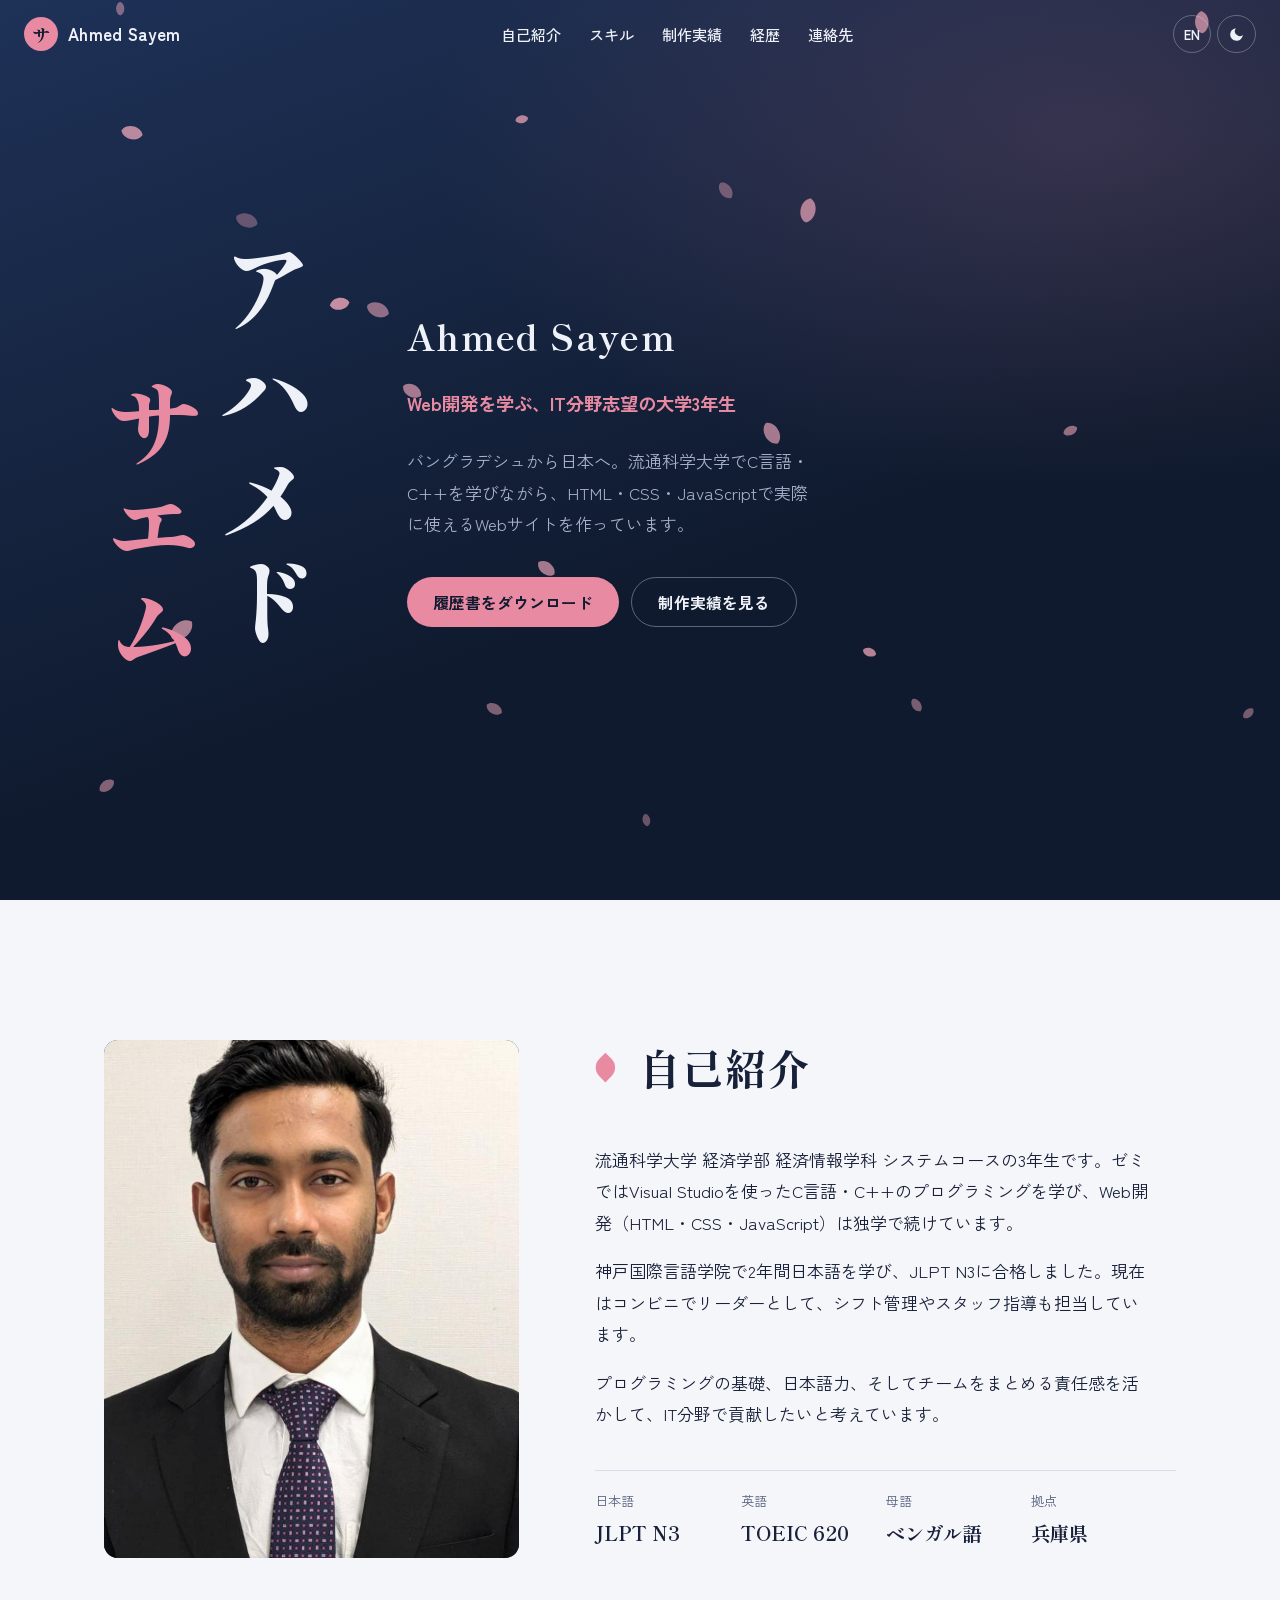
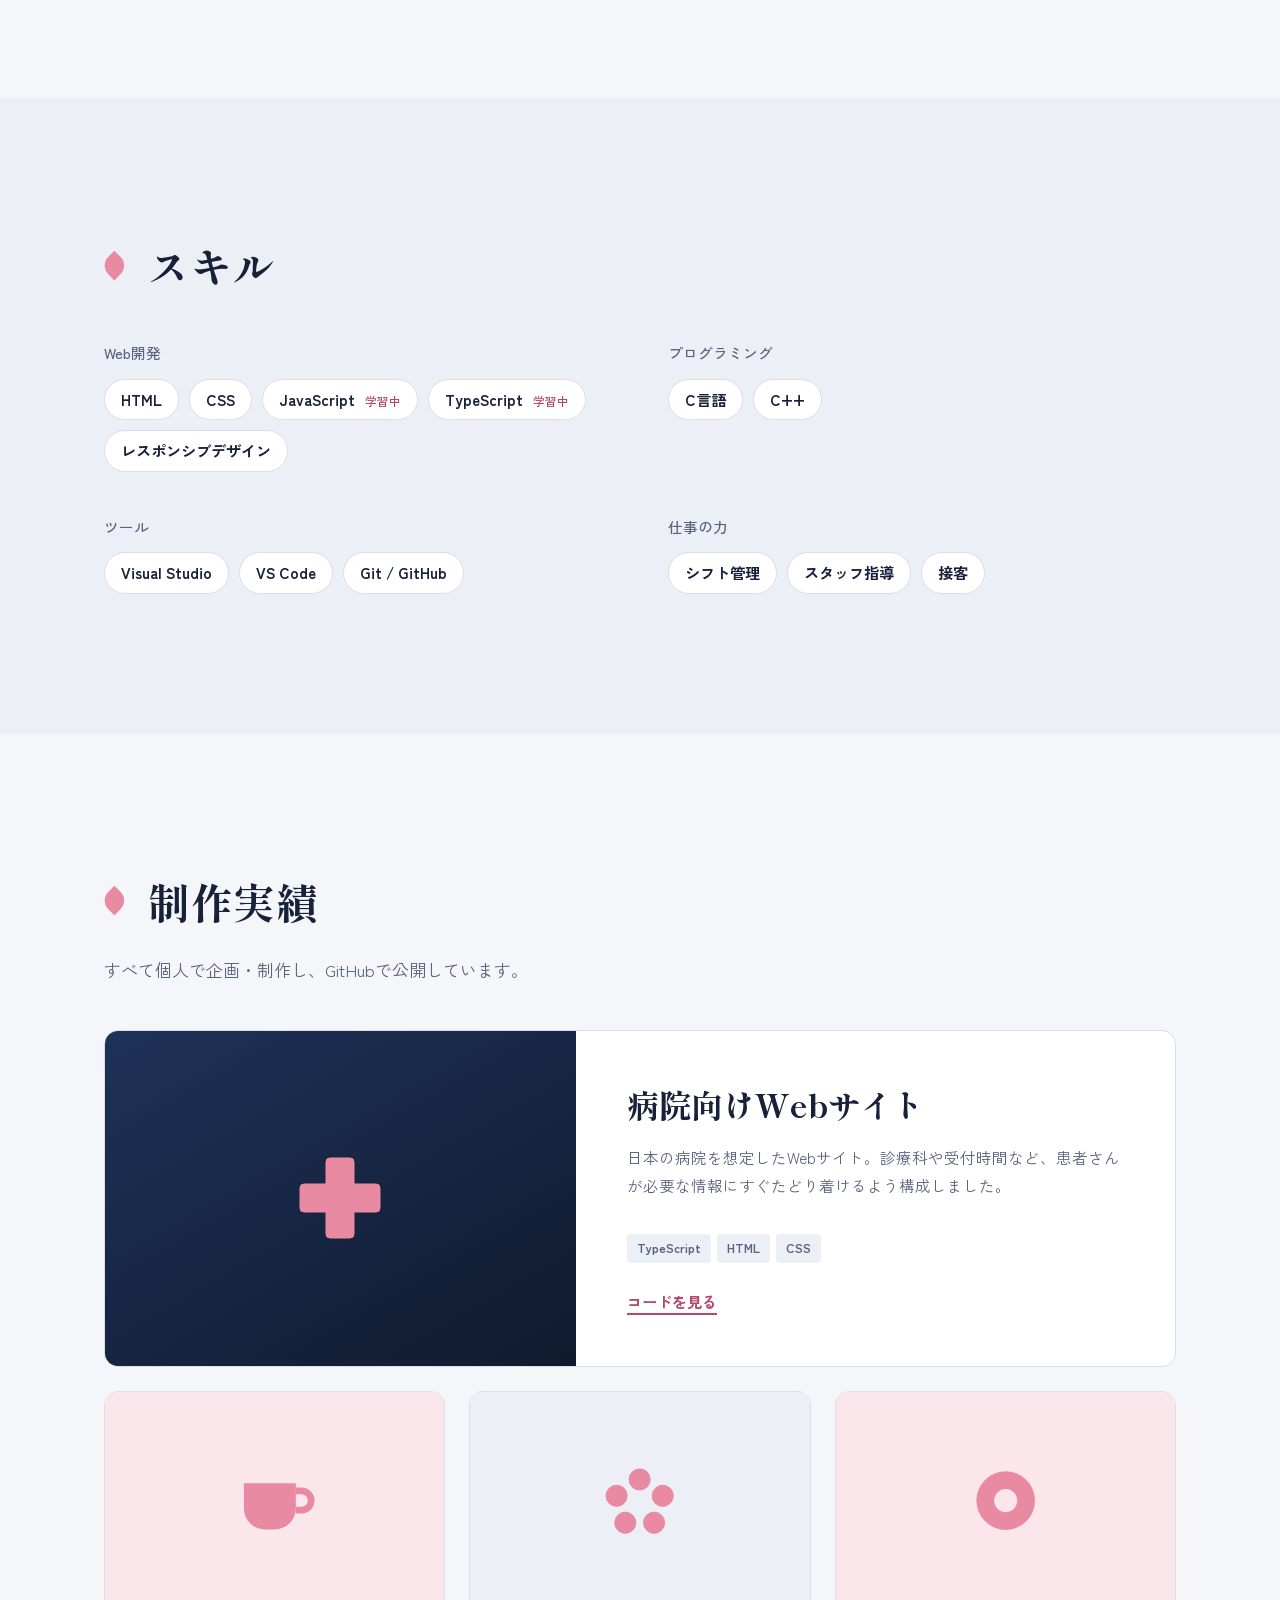
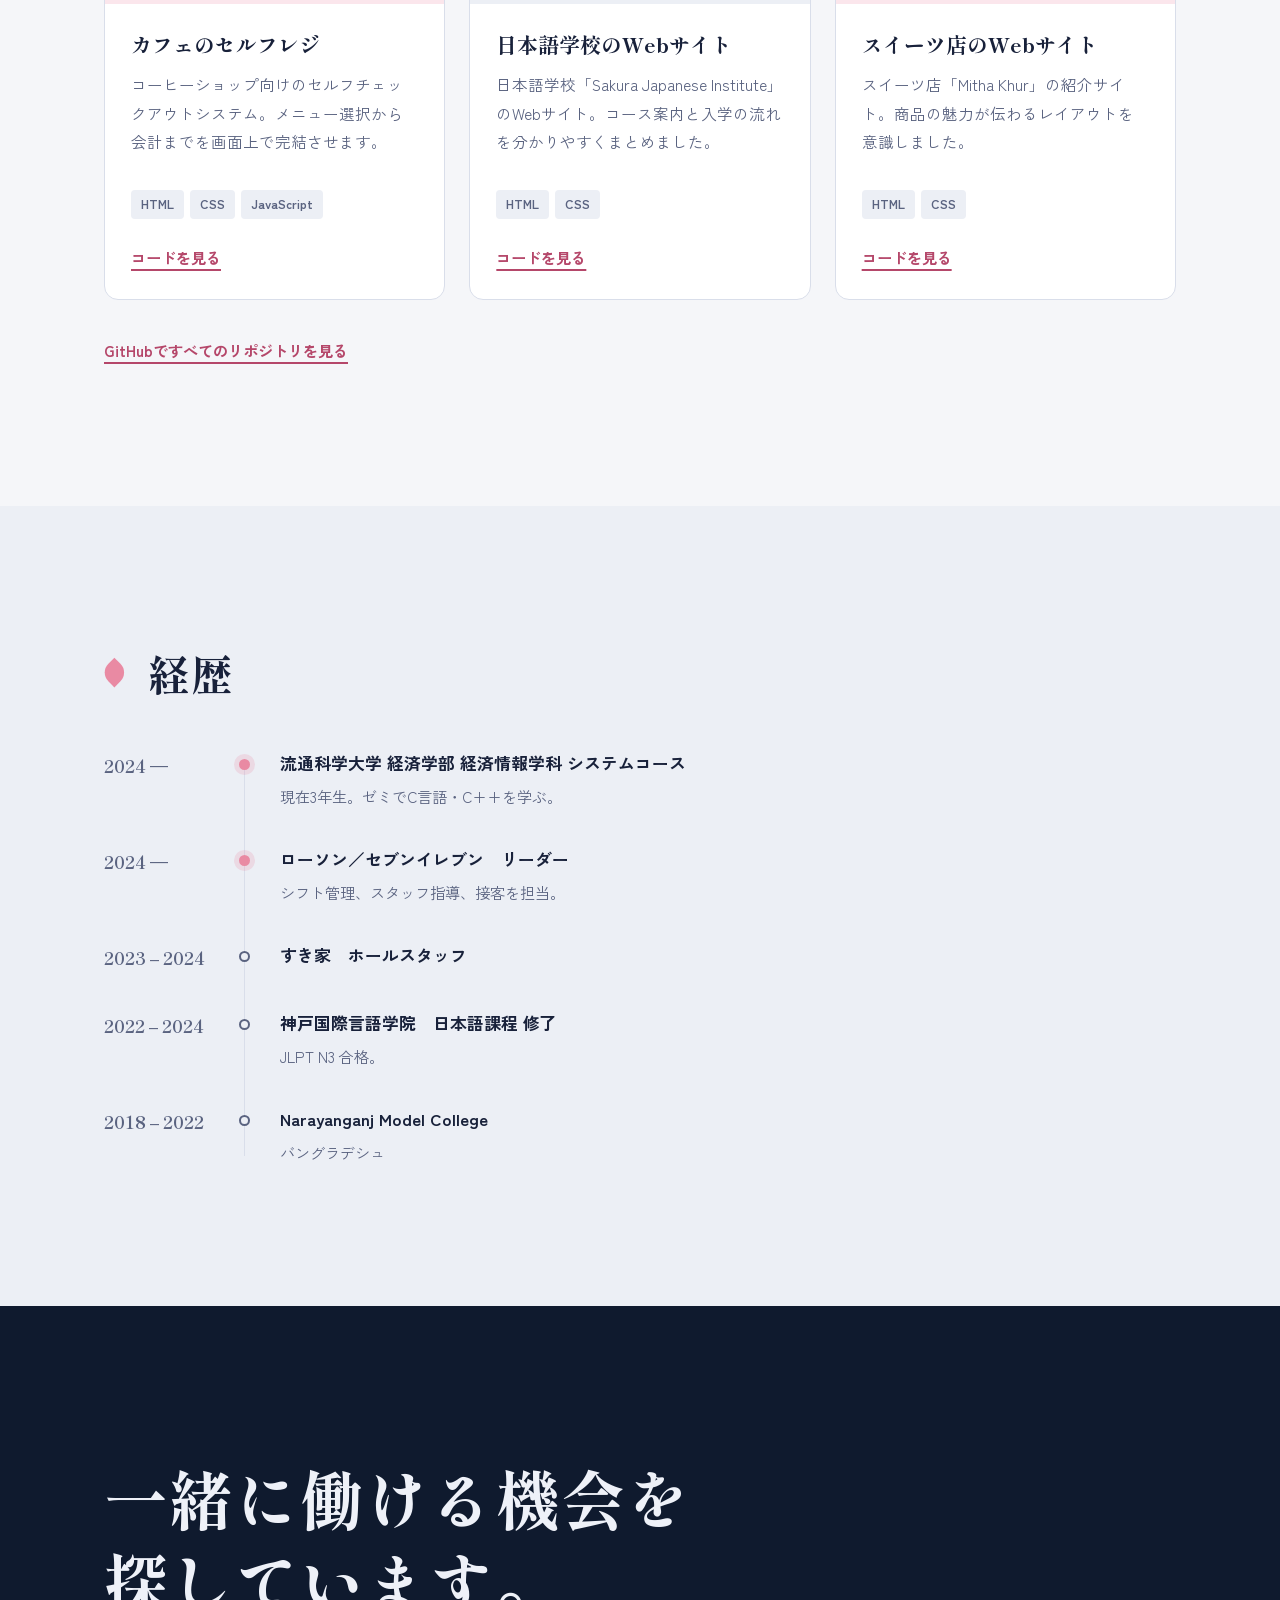
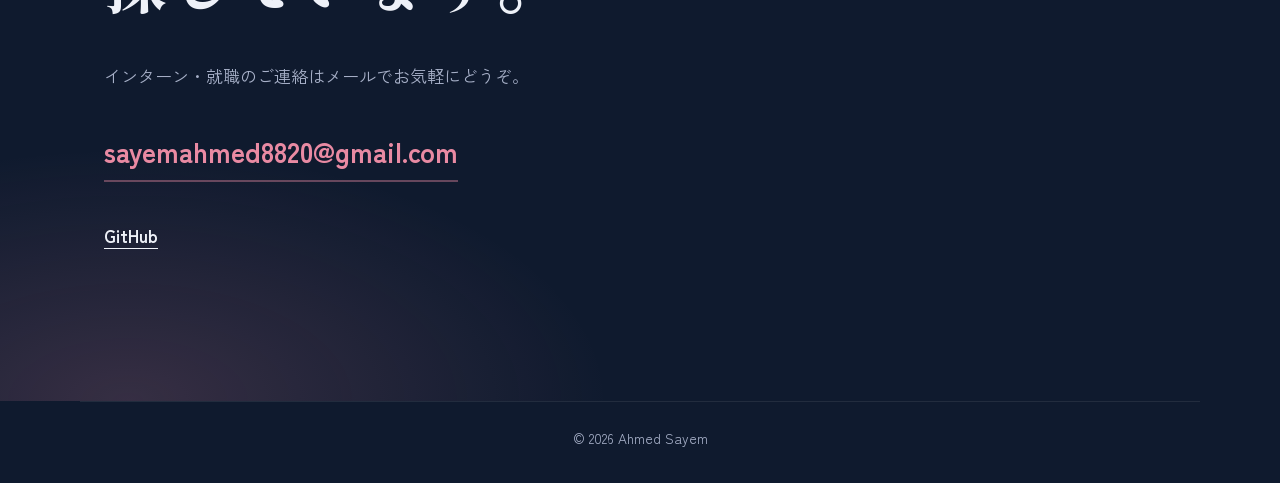
==== commit 98fb42c4: "Add files via upload" ====
--- a/index.html
+++ b/index.html
@@ -123,14 +123,14 @@
                     <div lang="ja">
                         <p>流通科学大学 経済学部 経済情報学科 システムコースの3年生です。ゼミではVisual
                             Studioを使ったC言語・C++のプログラミングを学び、Web開発（HTML・CSS・JavaScript）は独学で続けています。</p>
-                        <p>神戸国際言語学院で2年間日本語を学び、JLPT N2を取得しました。現在はコンビニでリーダーとして、シフト管理やスタッフ指導も担当しています。</p>
+                        <p>神戸国際言語学院で2年間日本語を学び、JLPT N3に合格しました。現在はコンビニでリーダーとして、シフト管理やスタッフ指導も担当しています。</p>
                         <p>プログラミングの基礎、日本語力、そしてチームをまとめる責任感を活かして、IT分野で貢献したいと考えています。</p>
                     </div>
                     <div lang="en">
                         <p>I’m a third-year student in the Systems Course of the Department of Economic Informatics at
                             the University of Marketing and Distribution Sciences. In my seminar I program in C and C++
                             with Visual Studio, and I teach myself web development on the side.</p>
-                        <p>I studied Japanese for two years at Kobe International Language School and passed JLPT N2. I
+                        <p>I studied Japanese for two years at Kobe International Language School and passed JLPT N3. I
                             now work as a shift leader at a convenience store, handling scheduling and training new
                             staff.</p>
                         <p>I want to bring my programming foundation, my Japanese, and the responsibility I’ve learned
@@ -140,7 +140,7 @@
                     <dl class="facts">
                         <div>
                             <dt><span lang="ja">日本語</span><span lang="en">Japanese</span></dt>
-                            <dd>JLPT N2</dd>
+                            <dd>JLPT N3</dd>
                         </div>
                         <div>
                             <dt><span lang="ja">英語</span><span lang="en">English</span></dt>
@@ -372,7 +372,7 @@
                         <div>
                             <h3 class="h3"><span lang="ja">神戸国際言語学院　日本語課程 修了</span><span lang="en">Kobe International
                                     Language School — Japanese course</span></h3>
-                            <p><span lang="ja">JLPT N2 取得。</span><span lang="en">Passed JLPT N2.</span></p>
+                            <p><span lang="ja">JLPT N3 合格。</span><span lang="en">Passed JLPT N3.</span></p>
                         </div>
                     </li>
                     <li class="timeline__item">
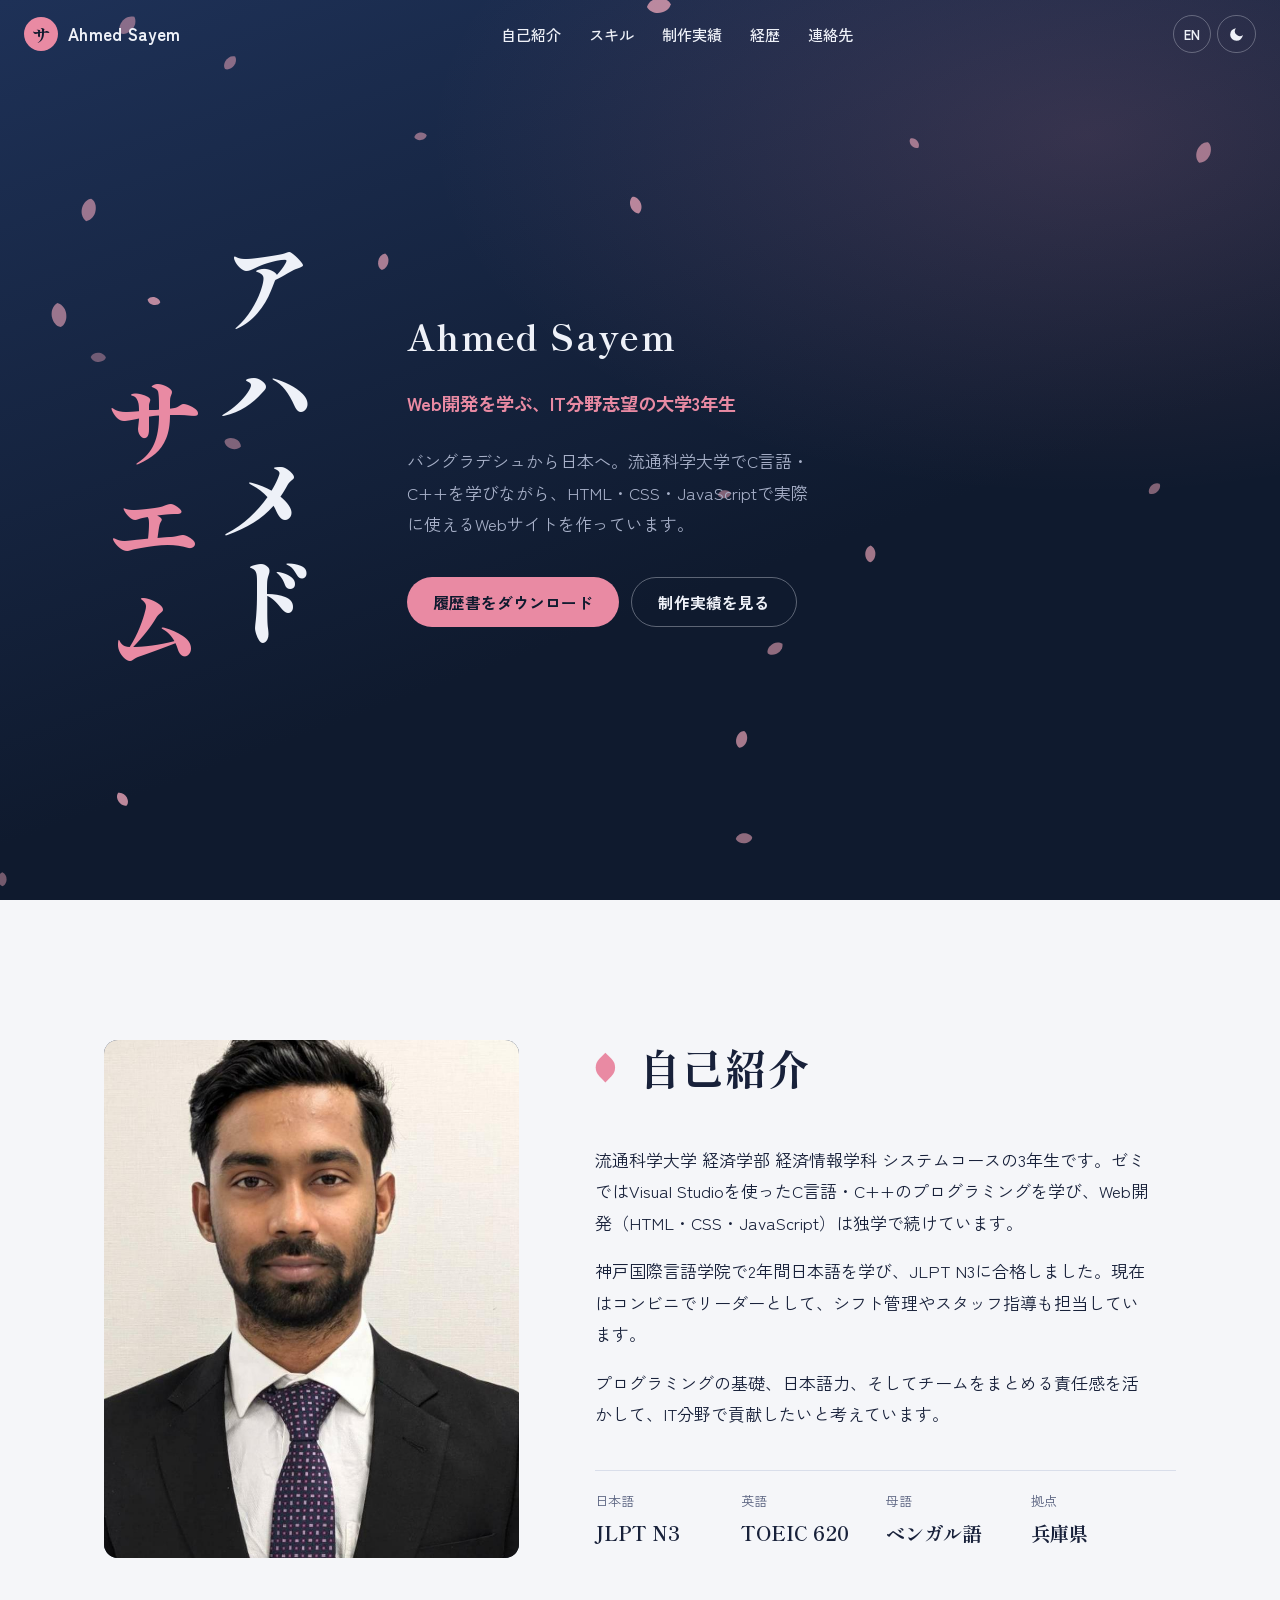
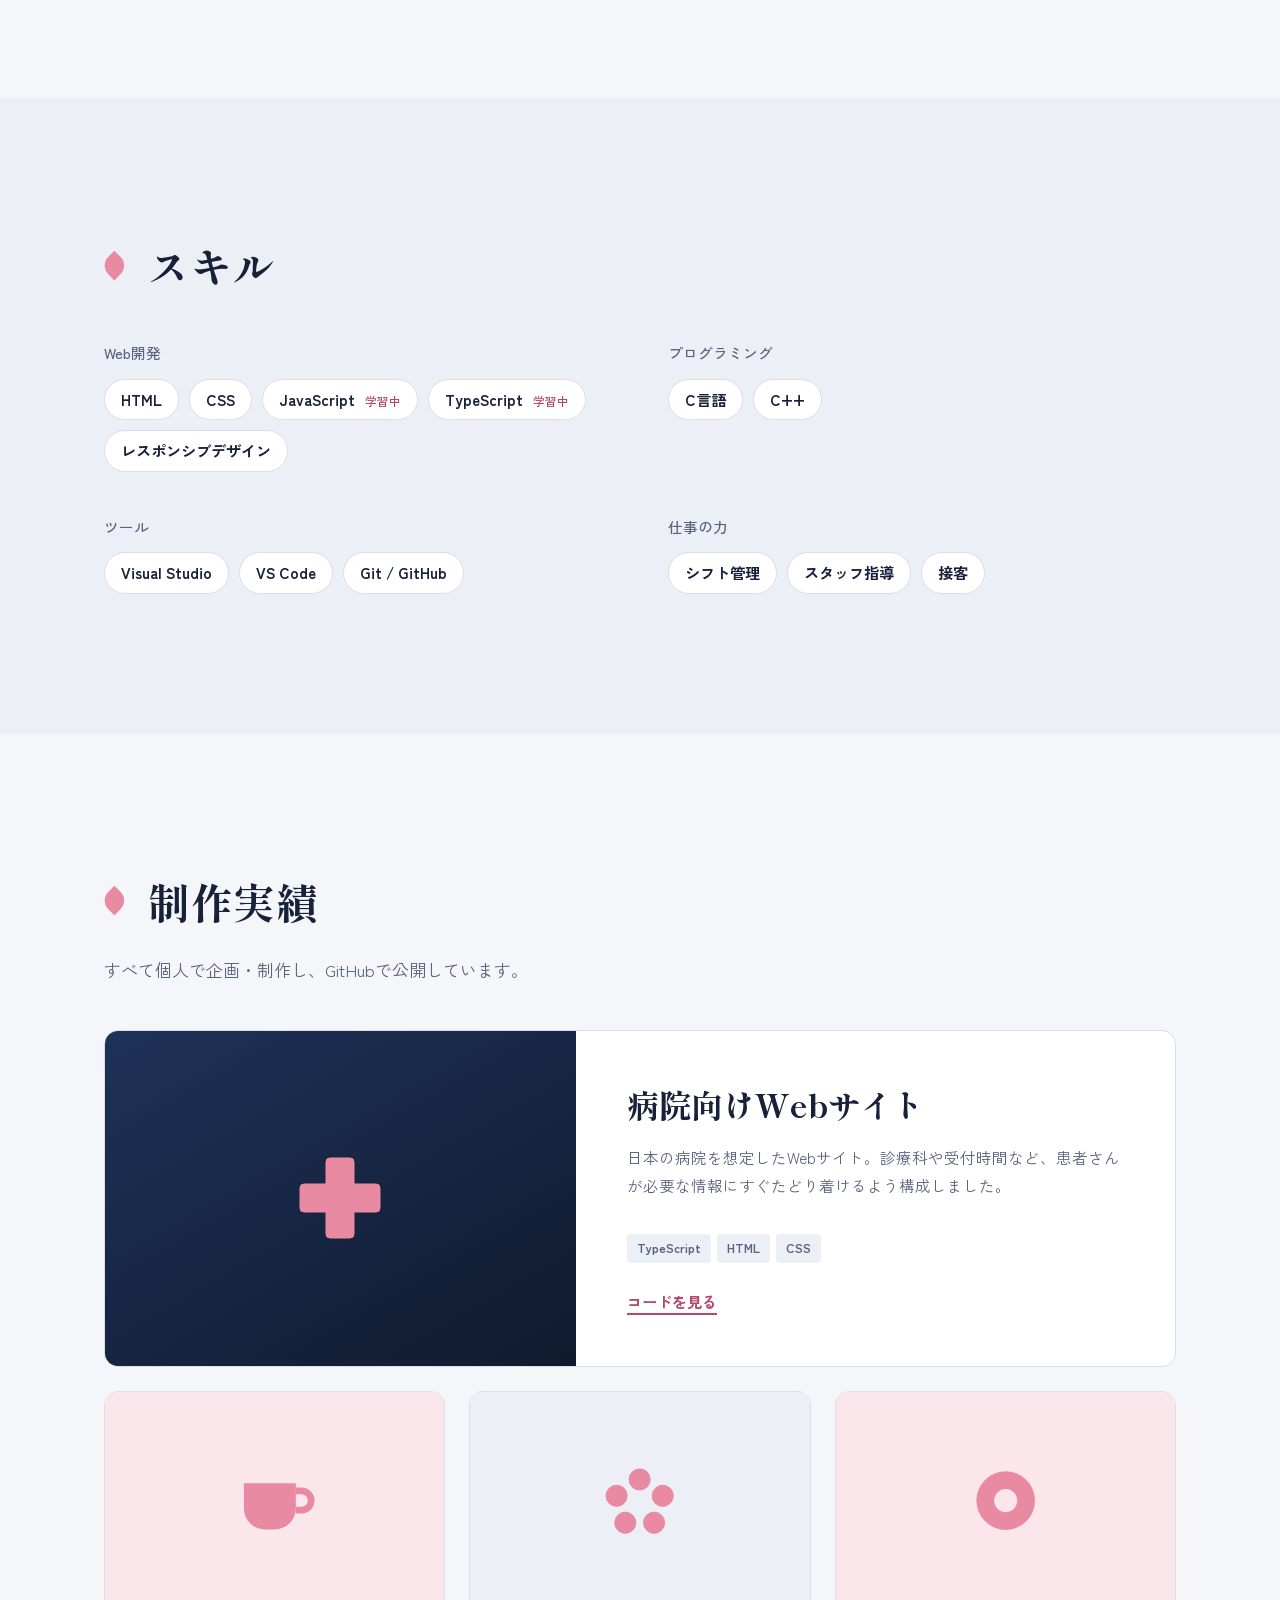
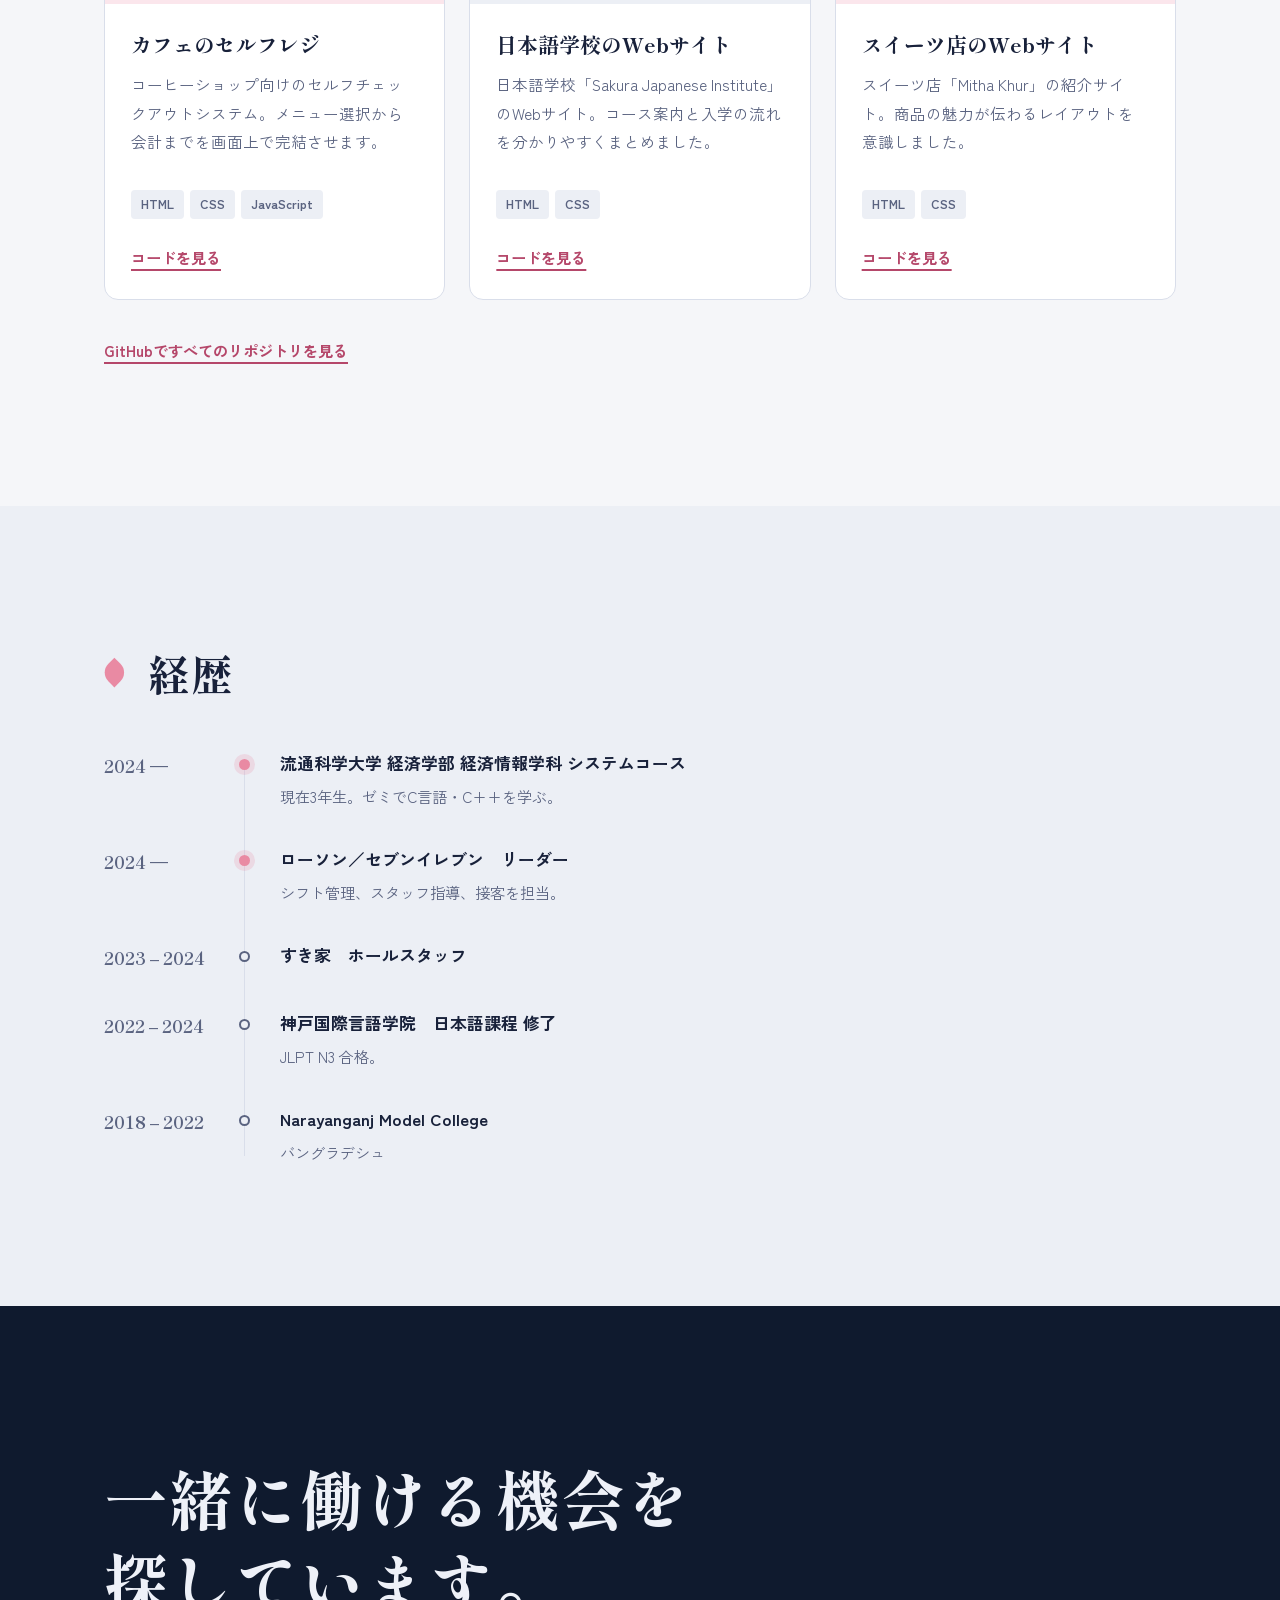
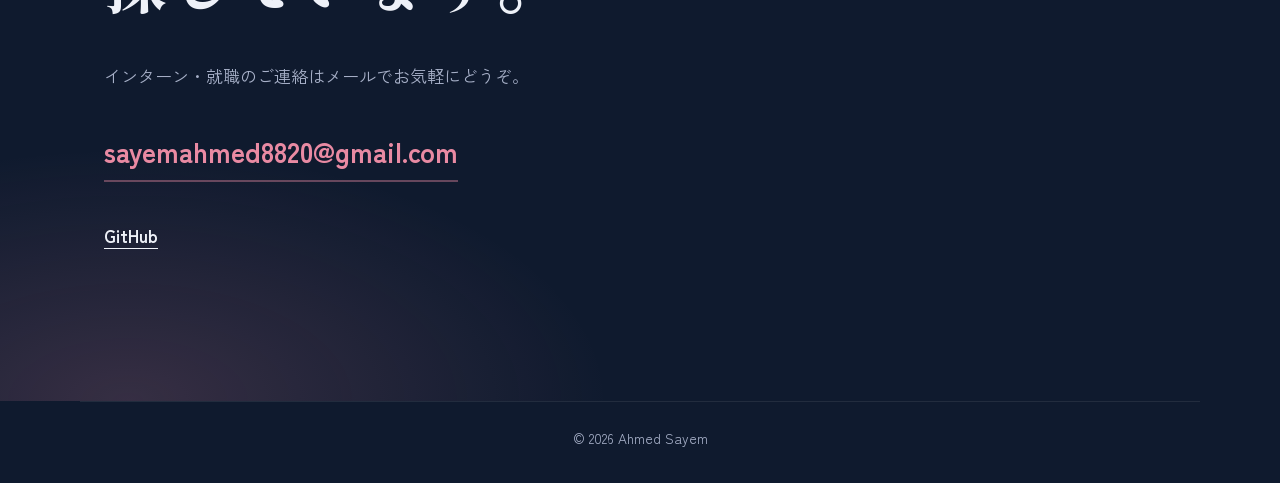
==== commit 57000d28: "Add files via upload" ====
--- a/index.html
+++ b/index.html
@@ -1,8 +1,10 @@
 <!DOCTYPE html>
-<html lang="ja" data-lang="ja">
+<html lang="ja" data-lang="ja" translate="no" class="notranslate">
 
 <head>
     <meta charset="UTF-8">
+    <!-- 自動翻訳を止める (stop Chrome auto-translate; the site has its own JA/EN switch) -->
+    <meta name="google" content="notranslate">
     <meta name="viewport" content="width=device-width, initial-scale=1.0">
     <title>アハメド サエム | Ahmed Sayem — Portfolio</title>
     <meta name="description" content="流通科学大学 経済情報学科 システムコース3年。Web開発とC/C++を学ぶ、IT分野志望のアハメド サエムのポートフォリオ。">
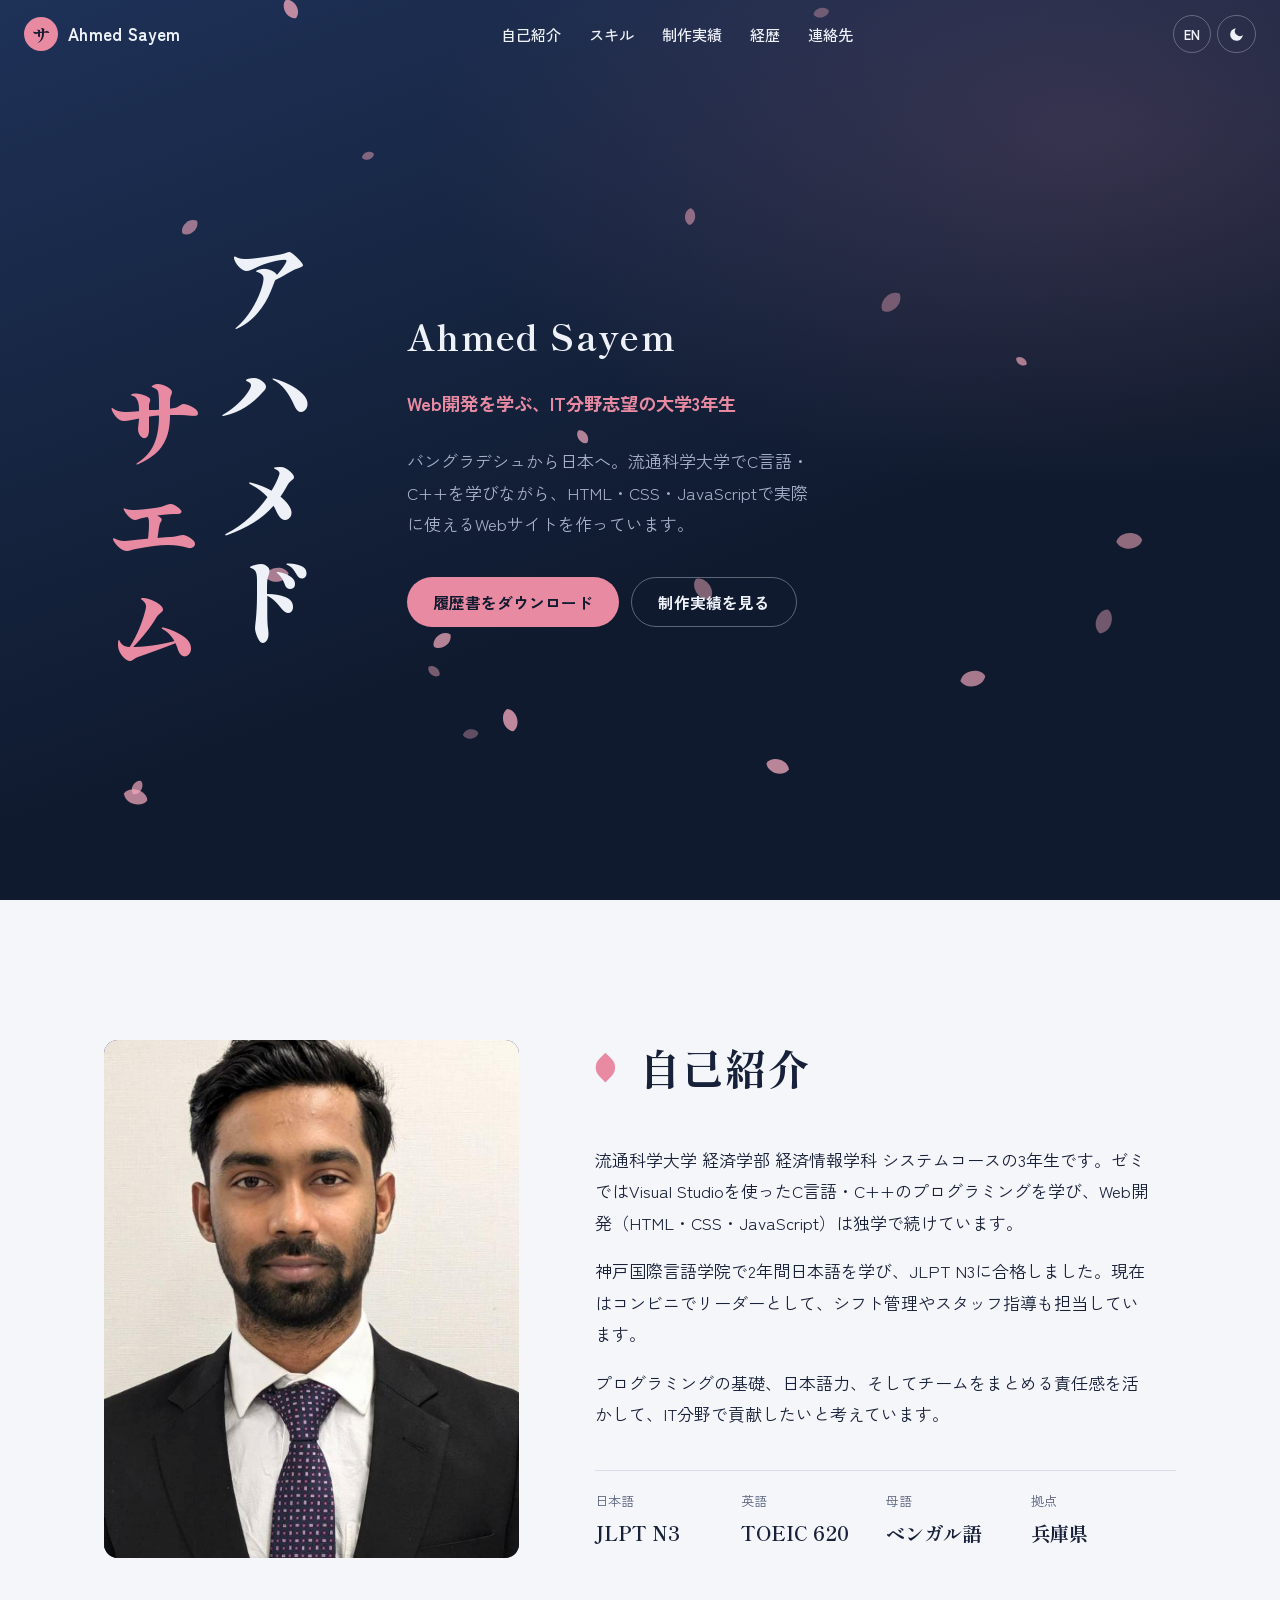
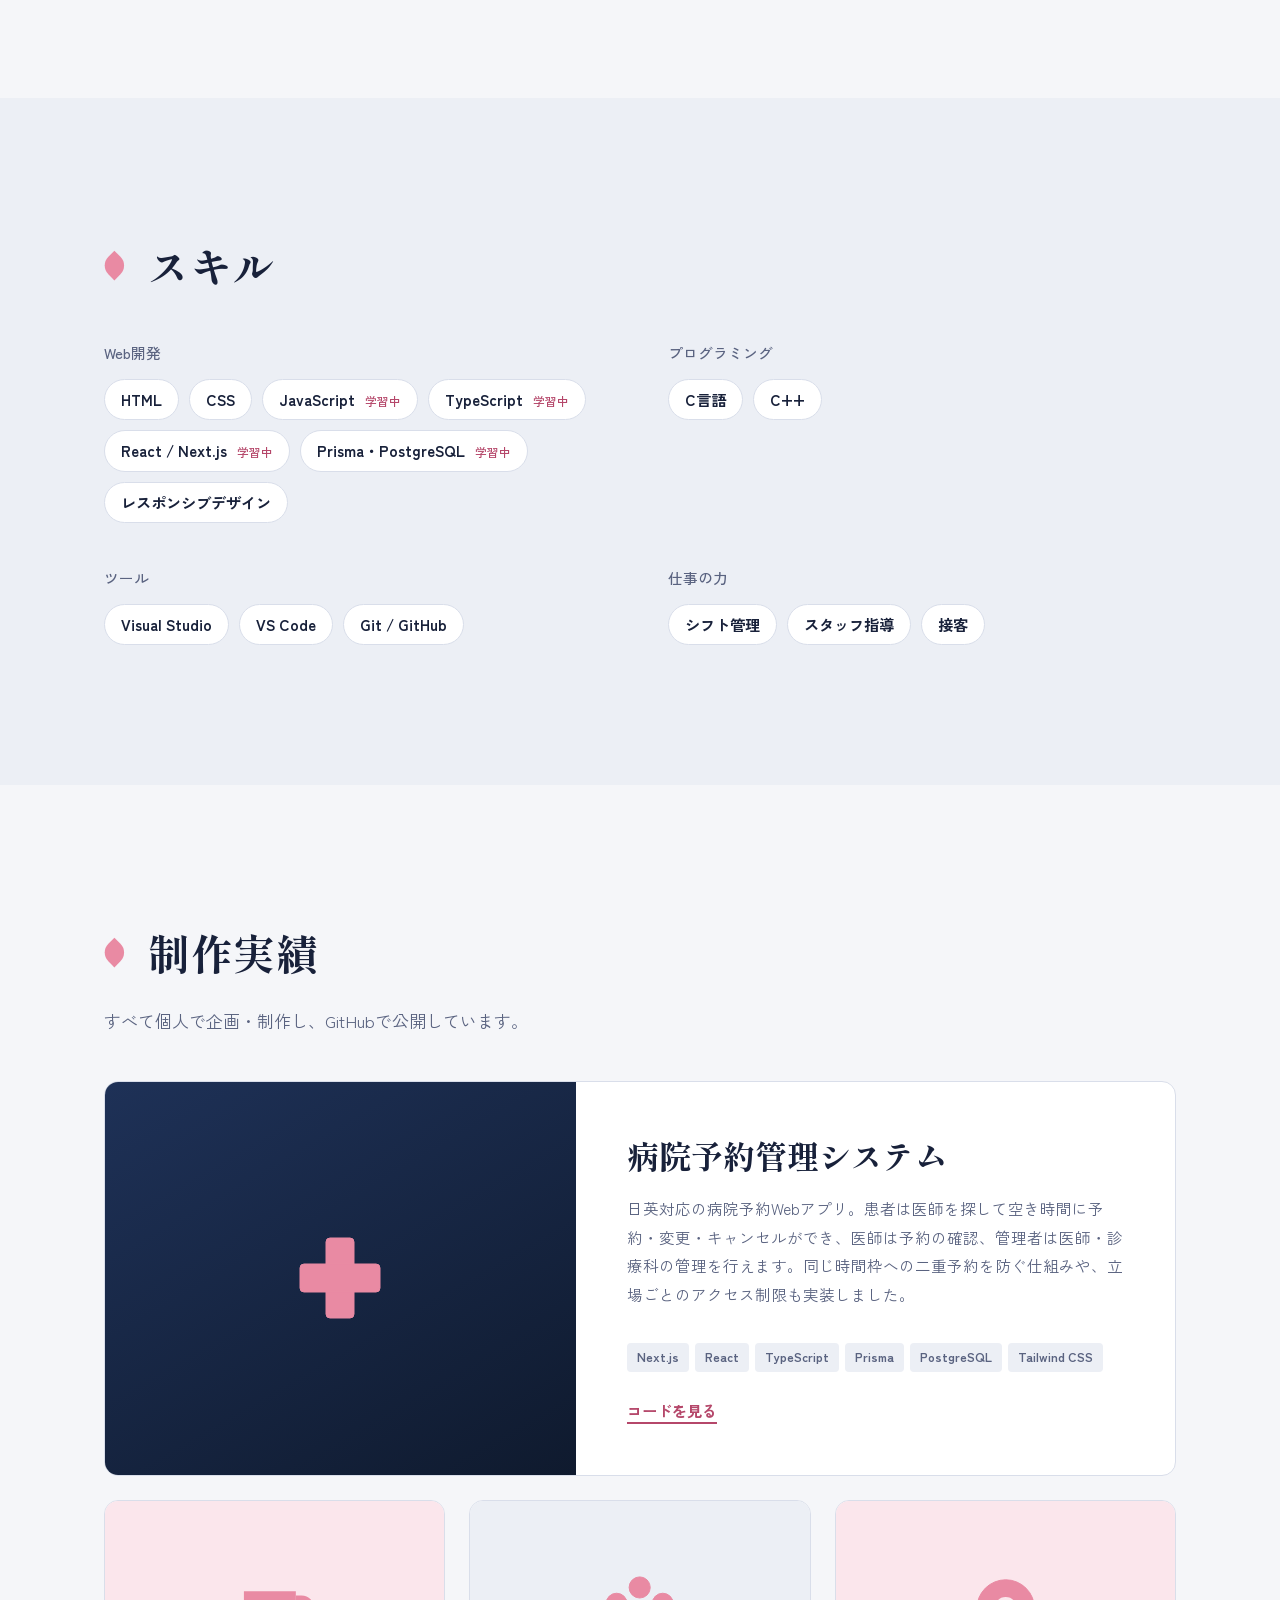
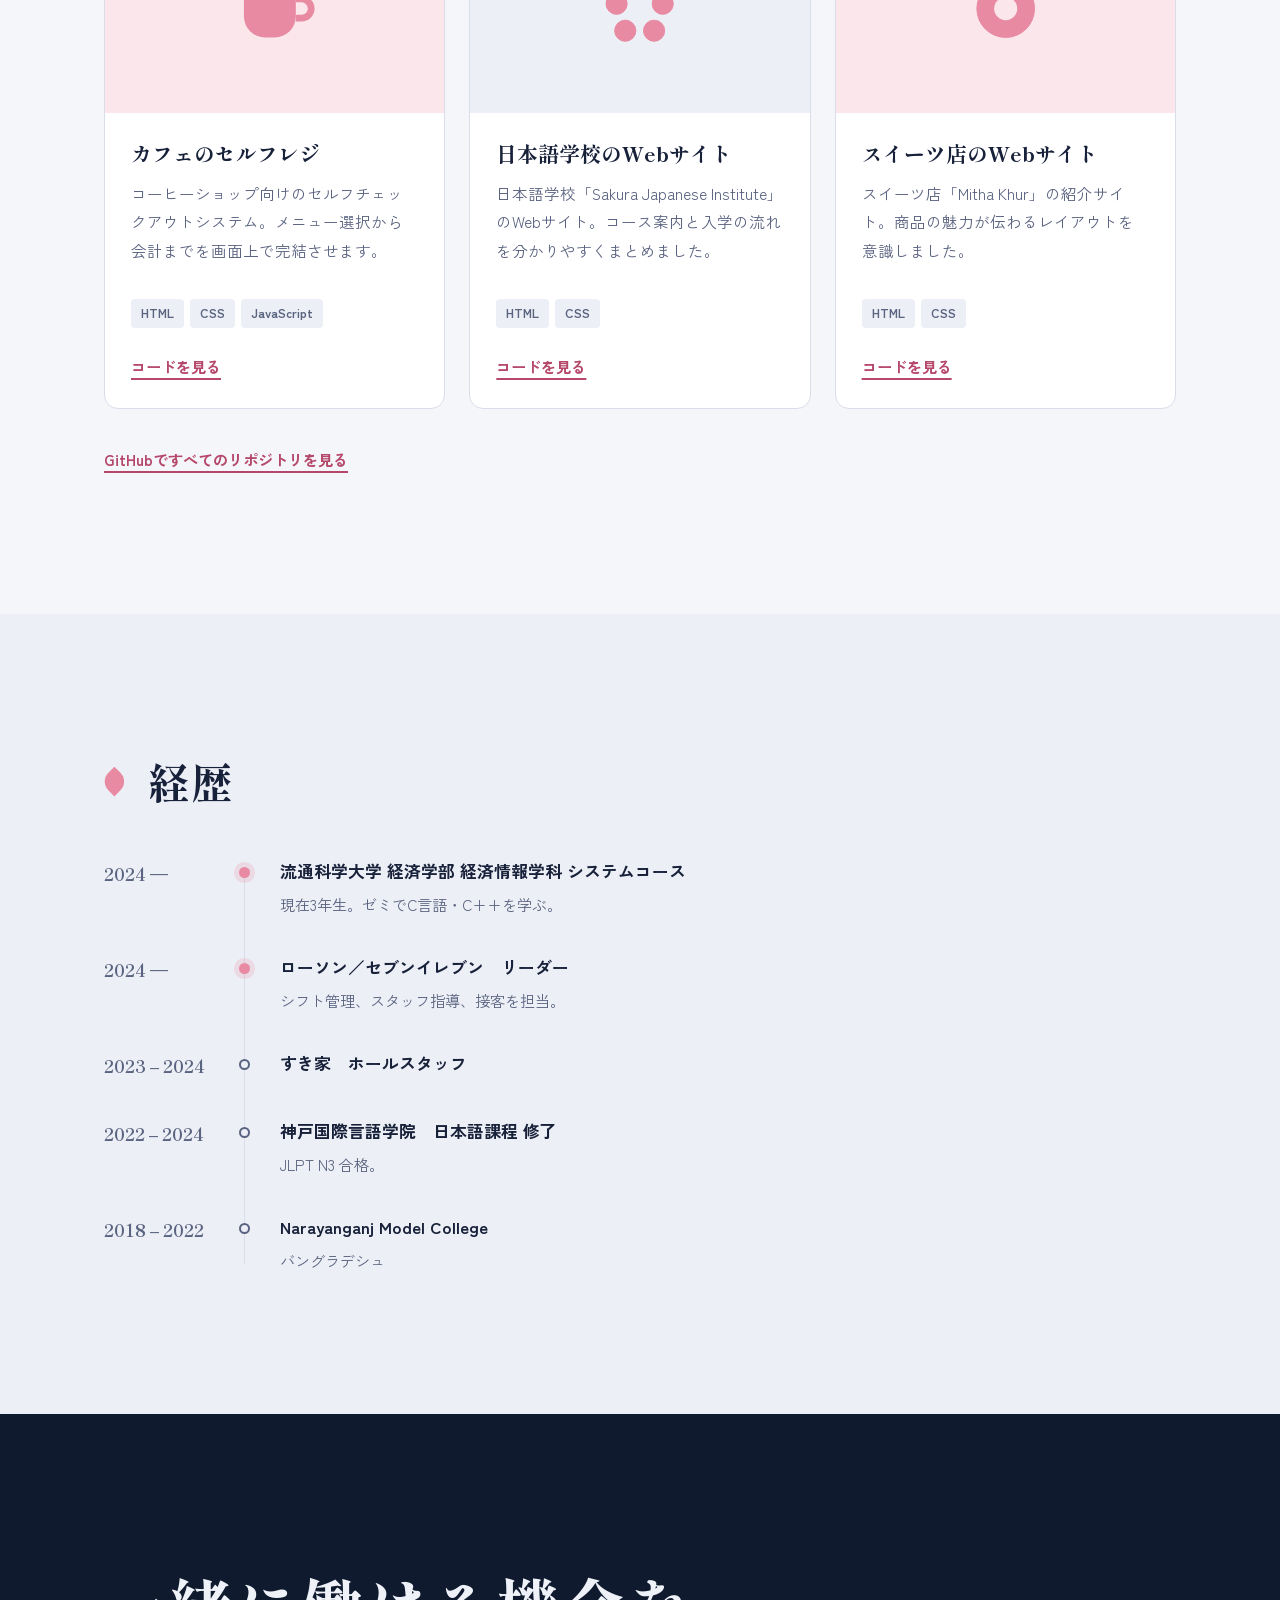
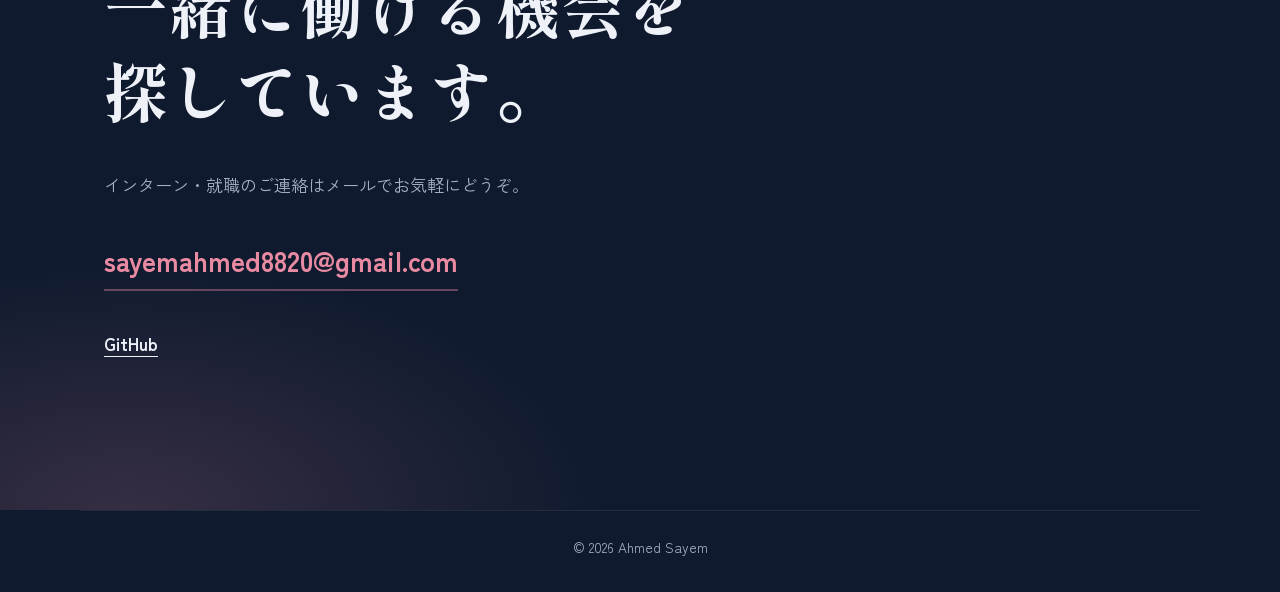
==== commit ccfbd08f: "Add files via upload" ====
--- a/index.html
+++ b/index.html
@@ -174,6 +174,8 @@
                             <li>CSS</li>
                             <li>JavaScript <small lang="ja">学習中</small><small lang="en">learning</small></li>
                             <li>TypeScript <small lang="ja">学習中</small><small lang="en">learning</small></li>
+                            <li>React / Next.js <small lang="ja">学習中</small><small lang="en">learning</small></li>
+                            <li>Prisma・PostgreSQL <small lang="ja">学習中</small><small lang="en">learning</small></li>
                             <li><span lang="ja">レスポンシブデザイン</span><span lang="en">Responsive design</span></li>
                         </ul>
                     </div>
@@ -227,15 +229,19 @@
                             </svg>
                         </div>
                         <div class="project__body">
-                            <h3 class="project__title"><span lang="ja">病院向けWebサイト</span><span lang="en">Hospital
-                                    website</span></h3>
-                            <p lang="ja">日本の病院を想定したWebサイト。診療科や受付時間など、患者さんが必要な情報にすぐたどり着けるよう構成しました。</p>
-                            <p lang="en">A website for a Japanese hospital, organised so patients reach departments and
-                                visiting hours quickly.</p>
+                            <h3 class="project__title"><span lang="ja">病院予約管理システム</span><span lang="en">Hospital
+                                    appointment system</span></h3>
+                            <p lang="ja">日英対応の病院予約Webアプリ。患者は医師を探して空き時間に予約・変更・キャンセルができ、医師は予約の確認、管理者は医師・診療科の管理を行えます。同じ時間枠への二重予約を防ぐ仕組みや、立場ごとのアクセス制限も実装しました。</p>
+                            <p lang="en">A bilingual web app for booking hospital appointments. Patients find a doctor and book, move or
+                                cancel a time slot; doctors manage their bookings; admins manage doctors and departments. It
+                                prevents double-booking and keeps each role to its own pages.</p>
                             <ul class="tags">
+                                <li>Next.js</li>
+                                <li>React</li>
                                 <li>TypeScript</li>
-                                <li>HTML</li>
-                                <li>CSS</li>
+                                <li>Prisma</li>
+                                <li>PostgreSQL</li>
+                                <li>Tailwind CSS</li>
                             </ul>
                             <div class="project__links">
                                 <a href="https://github.com/sayemahmed-jp/hospital-jp" target="_blank"
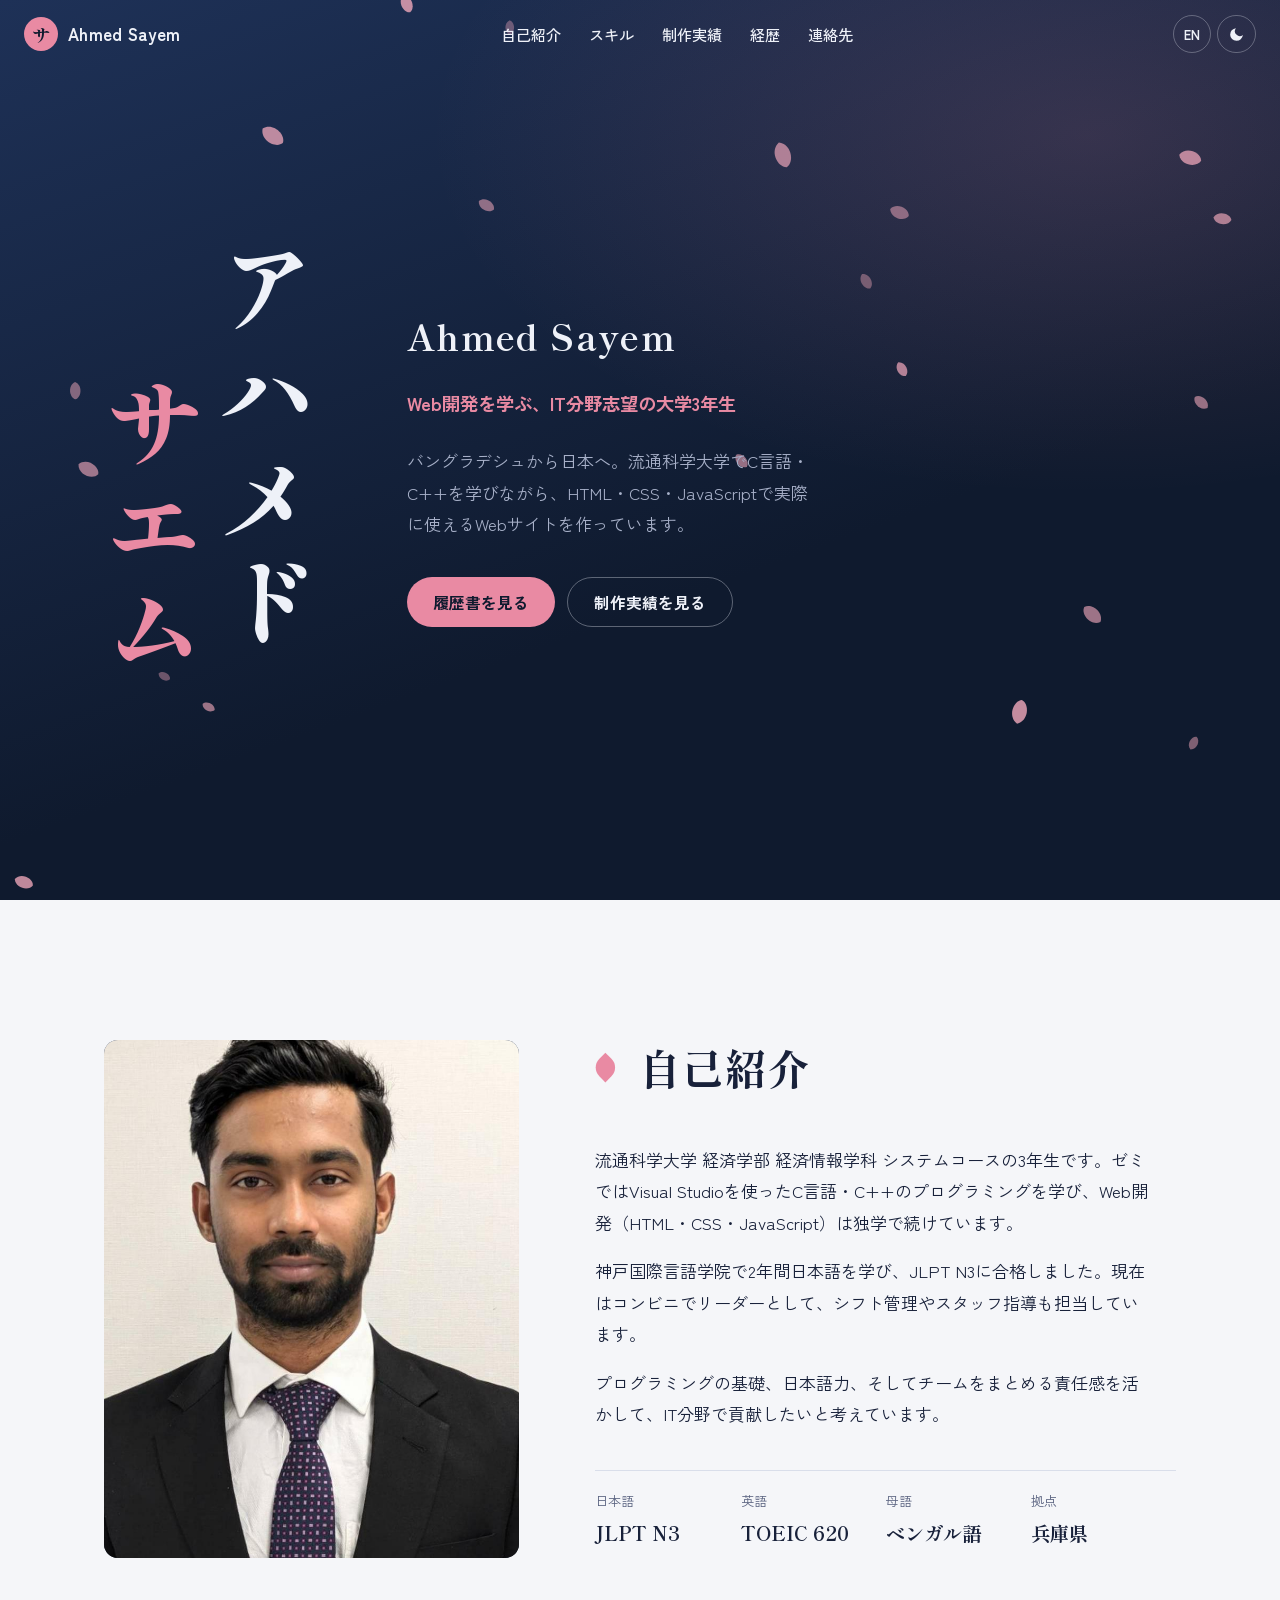
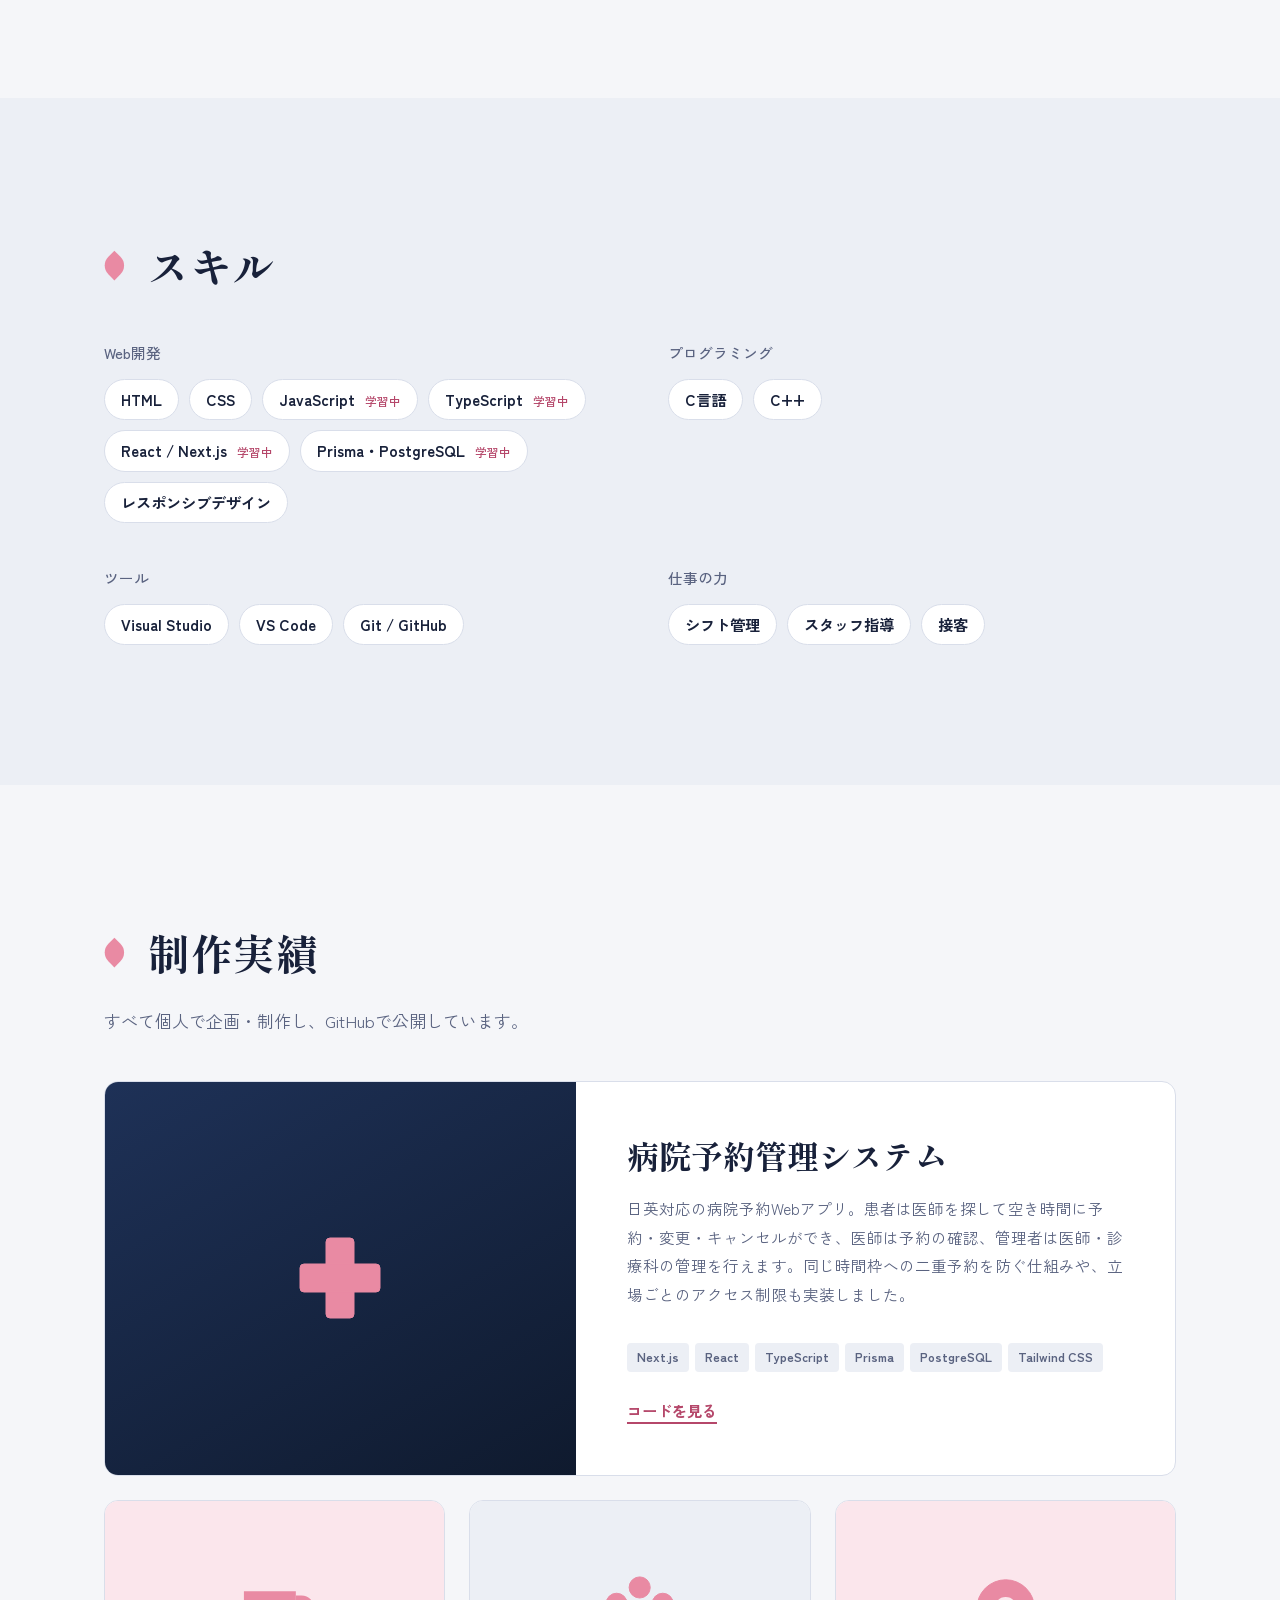
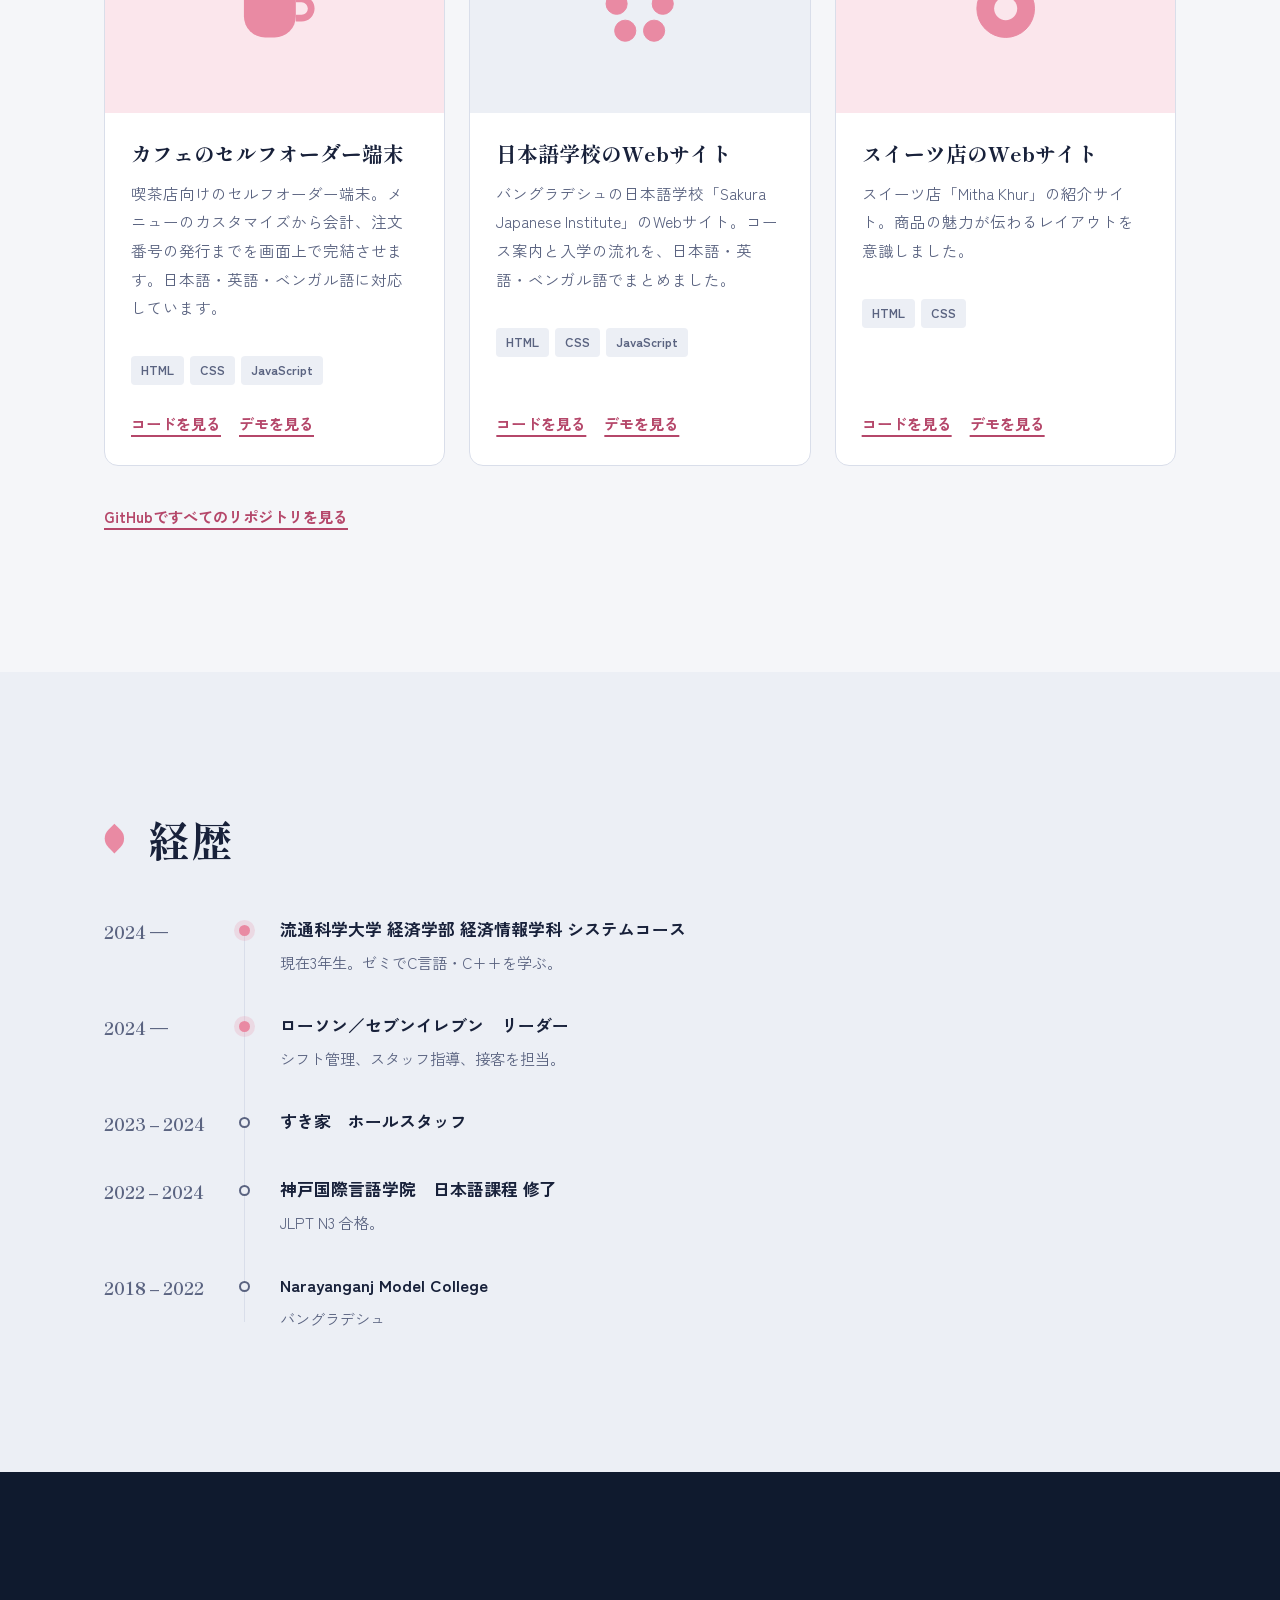
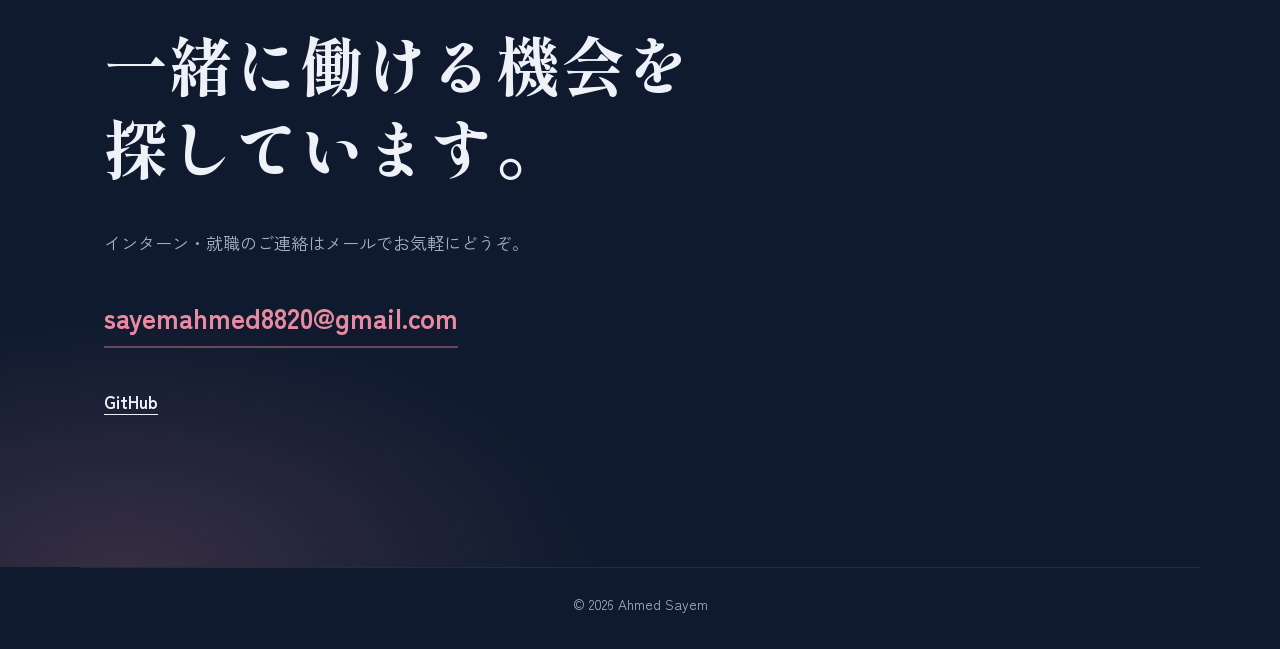
==== commit 5fa4bd07: "Add live demo links, update project cards and CV link" ====
--- a/index.html
+++ b/index.html
@@ -96,8 +96,8 @@
                     </p>
 
                     <div class="hero__actions">
-                        <a class="btn btn--primary" href="assets/cv/Ahmed_Sayem_%E5%B1%A5%E6%AD%B4.docx" download>
-                            <span lang="ja">履歴書をダウンロード</span><span lang="en">Download CV</span>
+                        <a class="btn btn--primary" href="assets/cv/">
+                            <span lang="ja">履歴書を見る</span><span lang="en">View CV</span>
                         </a>
                         <a class="btn btn--ghost" href="#work">
                             <span lang="ja">制作実績を見る</span><span lang="en">See my work</span>
@@ -261,11 +261,9 @@
                             </svg>
                         </div>
                         <div class="project__body">
-                            <h3 class="project__title"><span lang="ja">カフェのセルフレジ</span><span lang="en">Café
-                                    self-checkout</span></h3>
-                            <p lang="ja">コーヒーショップ向けのセルフチェックアウトシステム。メニュー選択から会計までを画面上で完結させます。</p>
-                            <p lang="en">A self-checkout system for a coffee shop, from choosing a drink to paying, all
-                                on screen.</p>
+                            <h3 class="project__title"><span lang="ja">カフェのセルフオーダー端末</span><span lang="en">Café self-order kiosk</span></h3>
+                            <p lang="ja">喫茶店向けのセルフオーダー端末。メニューのカスタマイズから会計、注文番号の発行までを画面上で完結させます。日本語・英語・ベンガル語に対応しています。</p>
+                            <p lang="en">A self-order kiosk for a café: customise a drink, pay and get an order number, all on screen, in Japanese, English or Bengali.</p>
                             <ul class="tags">
                                 <li>HTML</li>
                                 <li>CSS</li>
@@ -274,6 +272,9 @@
                             <div class="project__links">
                                 <a href="https://github.com/sayemahmed-jp/my-cafe" target="_blank" rel="noopener">
                                     <span lang="ja">コードを見る</span><span lang="en">View code</span>
+                                </a>
+                                <a href="https://sayemahmed-jp.github.io/my-cafe/" target="_blank" rel="noopener">
+                                    <span lang="ja">デモを見る</span><span lang="en">Live demo</span>
                                 </a>
                             </div>
                         </div>
@@ -292,17 +293,20 @@
                         <div class="project__body">
                             <h3 class="project__title"><span lang="ja">日本語学校のWebサイト</span><span lang="en">Japanese
                                     school website</span></h3>
-                            <p lang="ja">日本語学校「Sakura Japanese Institute」のWebサイト。コース案内と入学の流れを分かりやすくまとめました。</p>
-                            <p lang="en">A site for “Sakura Japanese Institute”, laying out its courses and how to
-                                enrol.</p>
+                            <p lang="ja">バングラデシュの日本語学校「Sakura Japanese Institute」のWebサイト。コース案内と入学の流れを、日本語・英語・ベンガル語でまとめました。</p>
+                            <p lang="en">A site for “Sakura Japanese Institute”, a Japanese school in Bangladesh, laying out its courses and how to enrol in Japanese, English and Bengali.</p>
                             <ul class="tags">
                                 <li>HTML</li>
                                 <li>CSS</li>
+                                <li>JavaScript</li>
                             </ul>
                             <div class="project__links">
                                 <a href="https://github.com/sayemahmed-jp/sakura-japanese-institute"
                                     target="_blank" rel="noopener">
                                     <span lang="ja">コードを見る</span><span lang="en">View code</span>
+                                </a>
+                                <a href="https://sayemahmed-jp.github.io/sakura-japanese-institute/" target="_blank" rel="noopener">
+                                    <span lang="ja">デモを見る</span><span lang="en">Live demo</span>
                                 </a>
                             </div>
                         </div>
@@ -329,6 +333,9 @@
                                 <a href="https://github.com/sayemahmed-jp/mitha-khur-website" target="_blank"
                                     rel="noopener">
                                     <span lang="ja">コードを見る</span><span lang="en">View code</span>
+                                </a>
+                                <a href="https://sayemahmed-jp.github.io/mitha-khur-website/" target="_blank" rel="noopener">
+                                    <span lang="ja">デモを見る</span><span lang="en">Live demo</span>
                                 </a>
                             </div>
                         </div>
